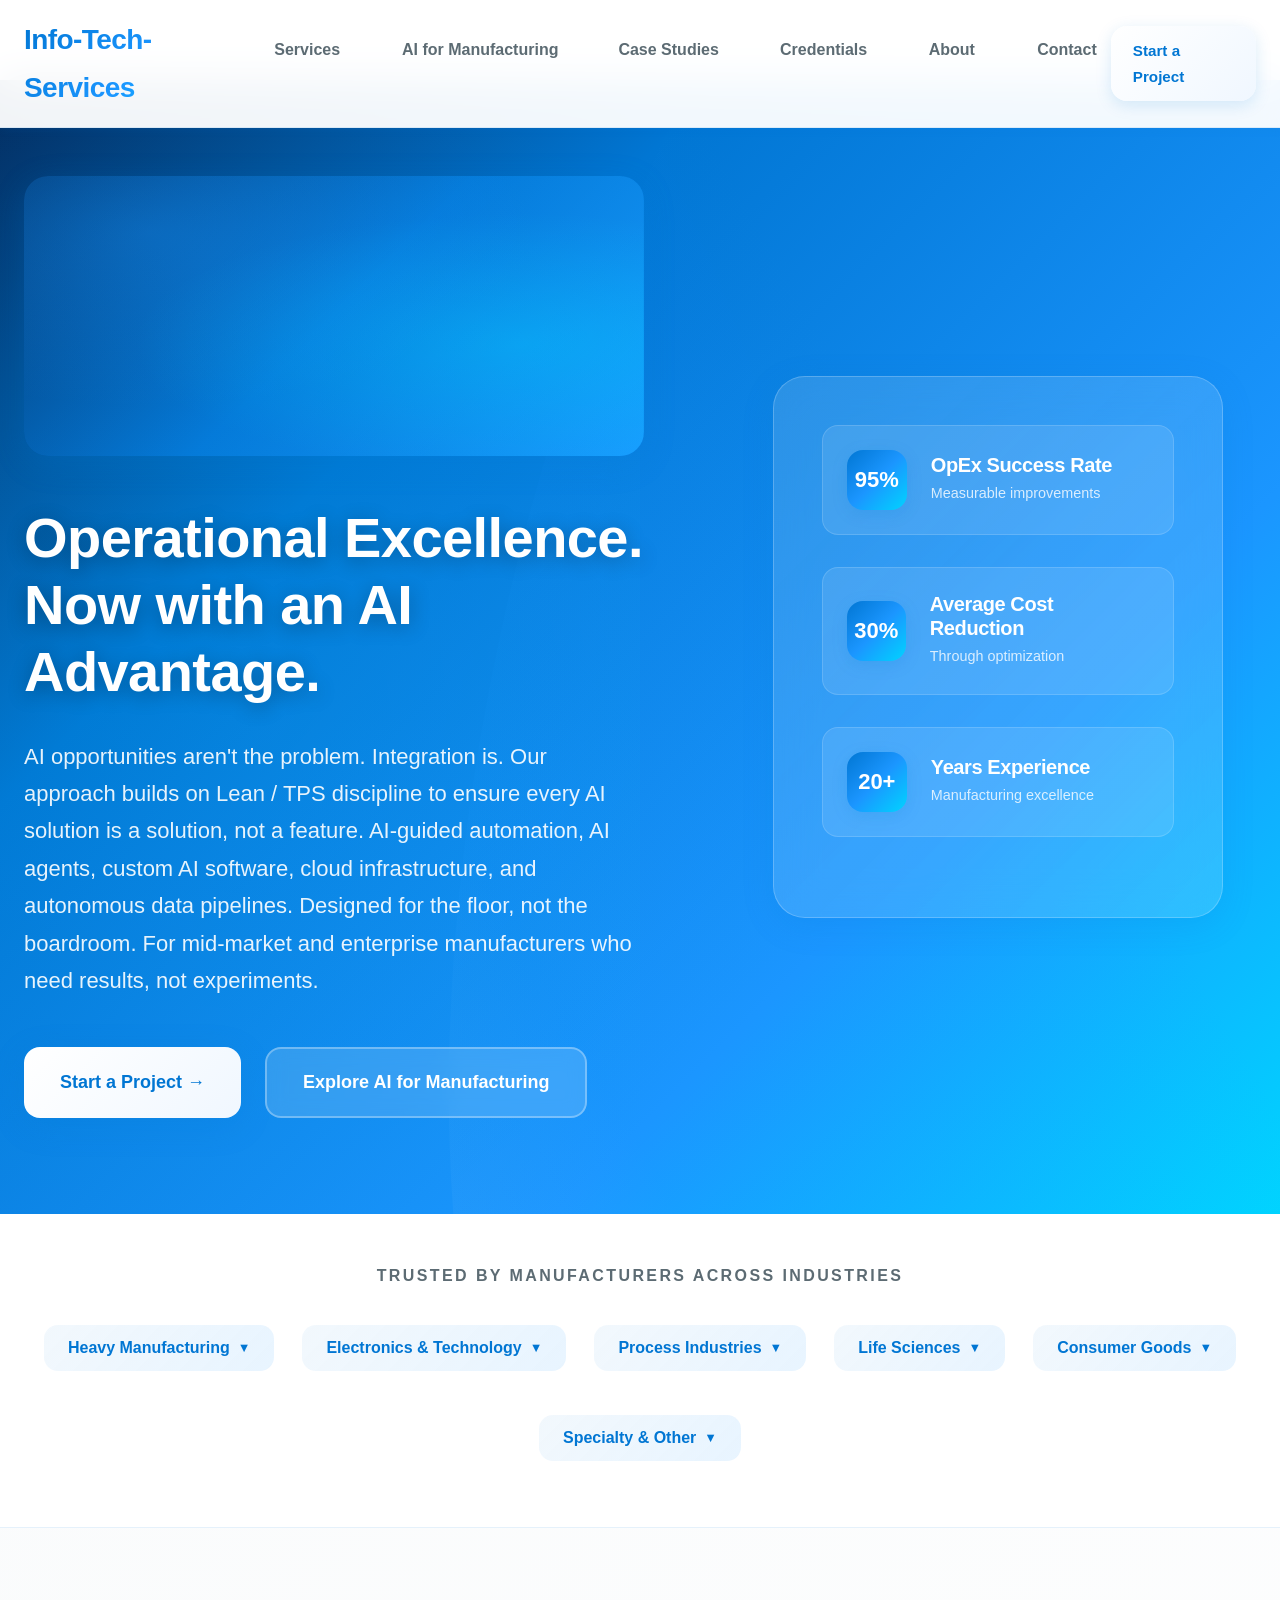
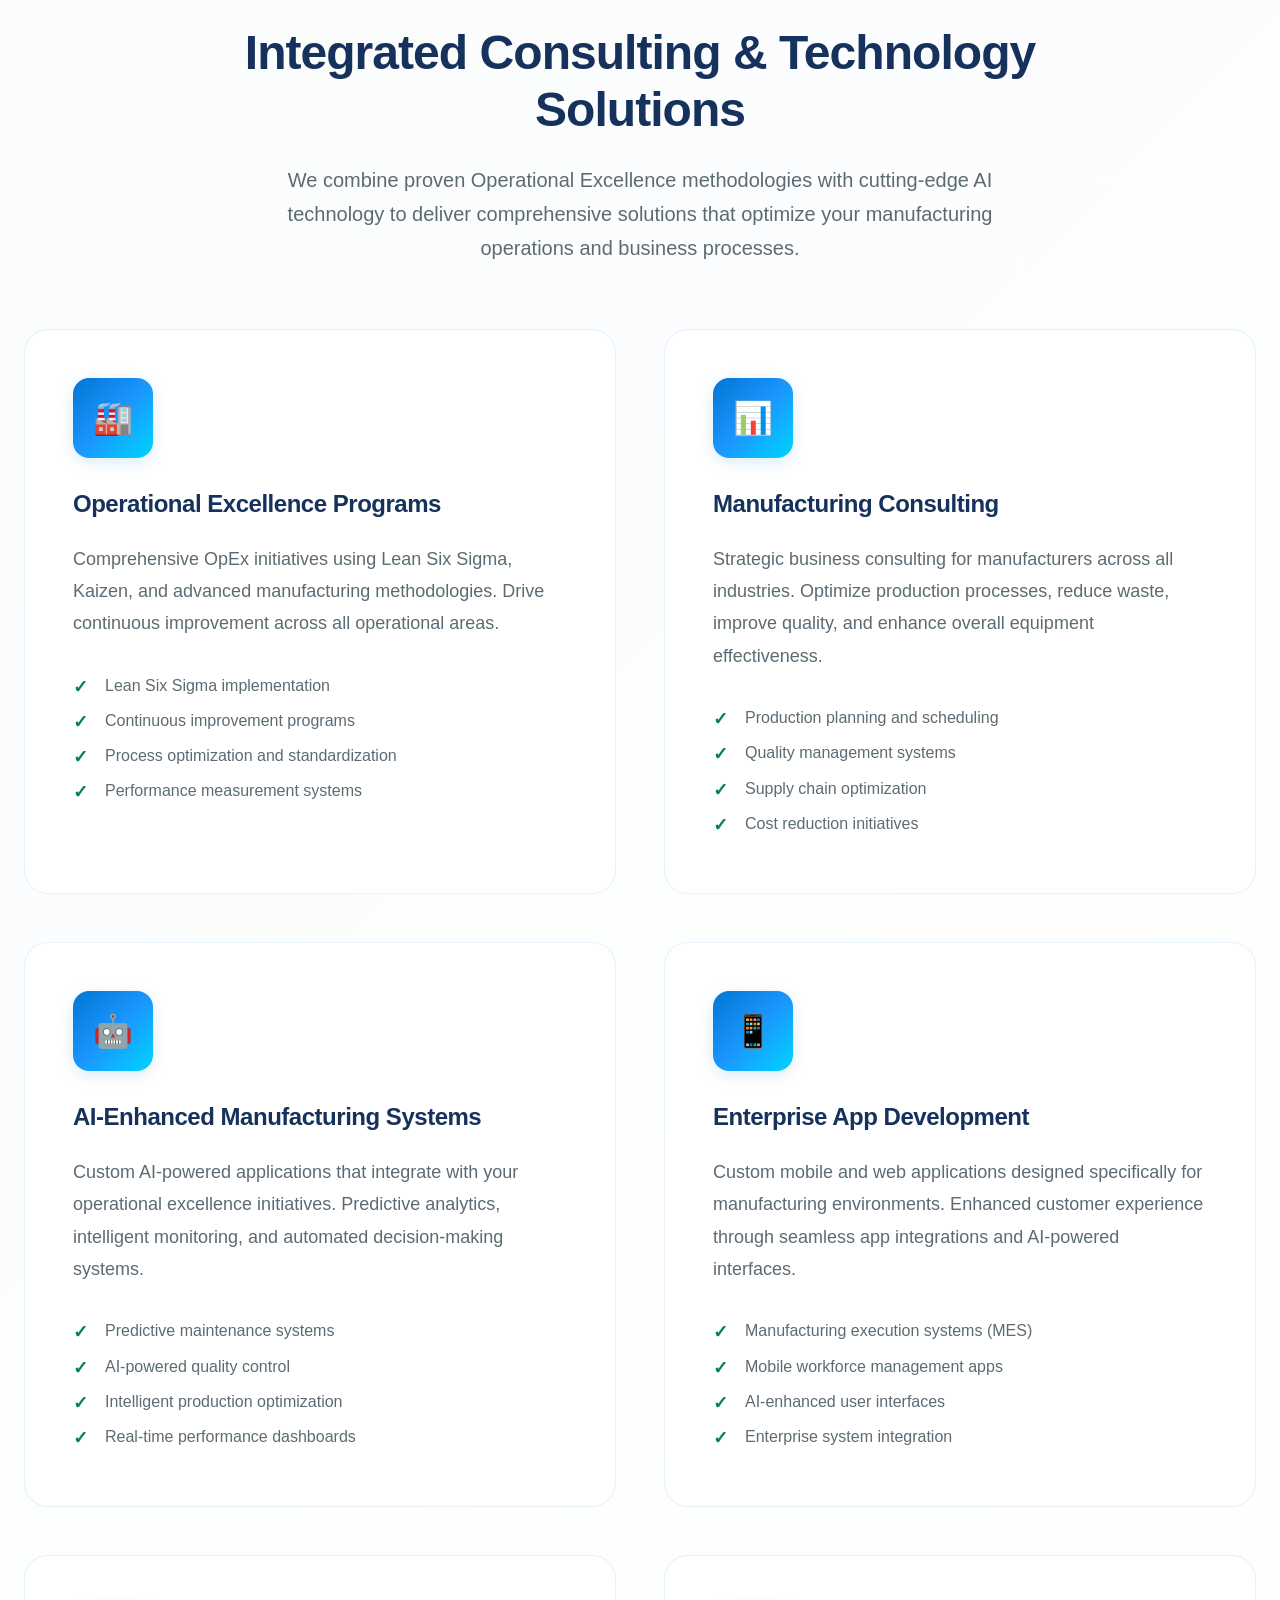
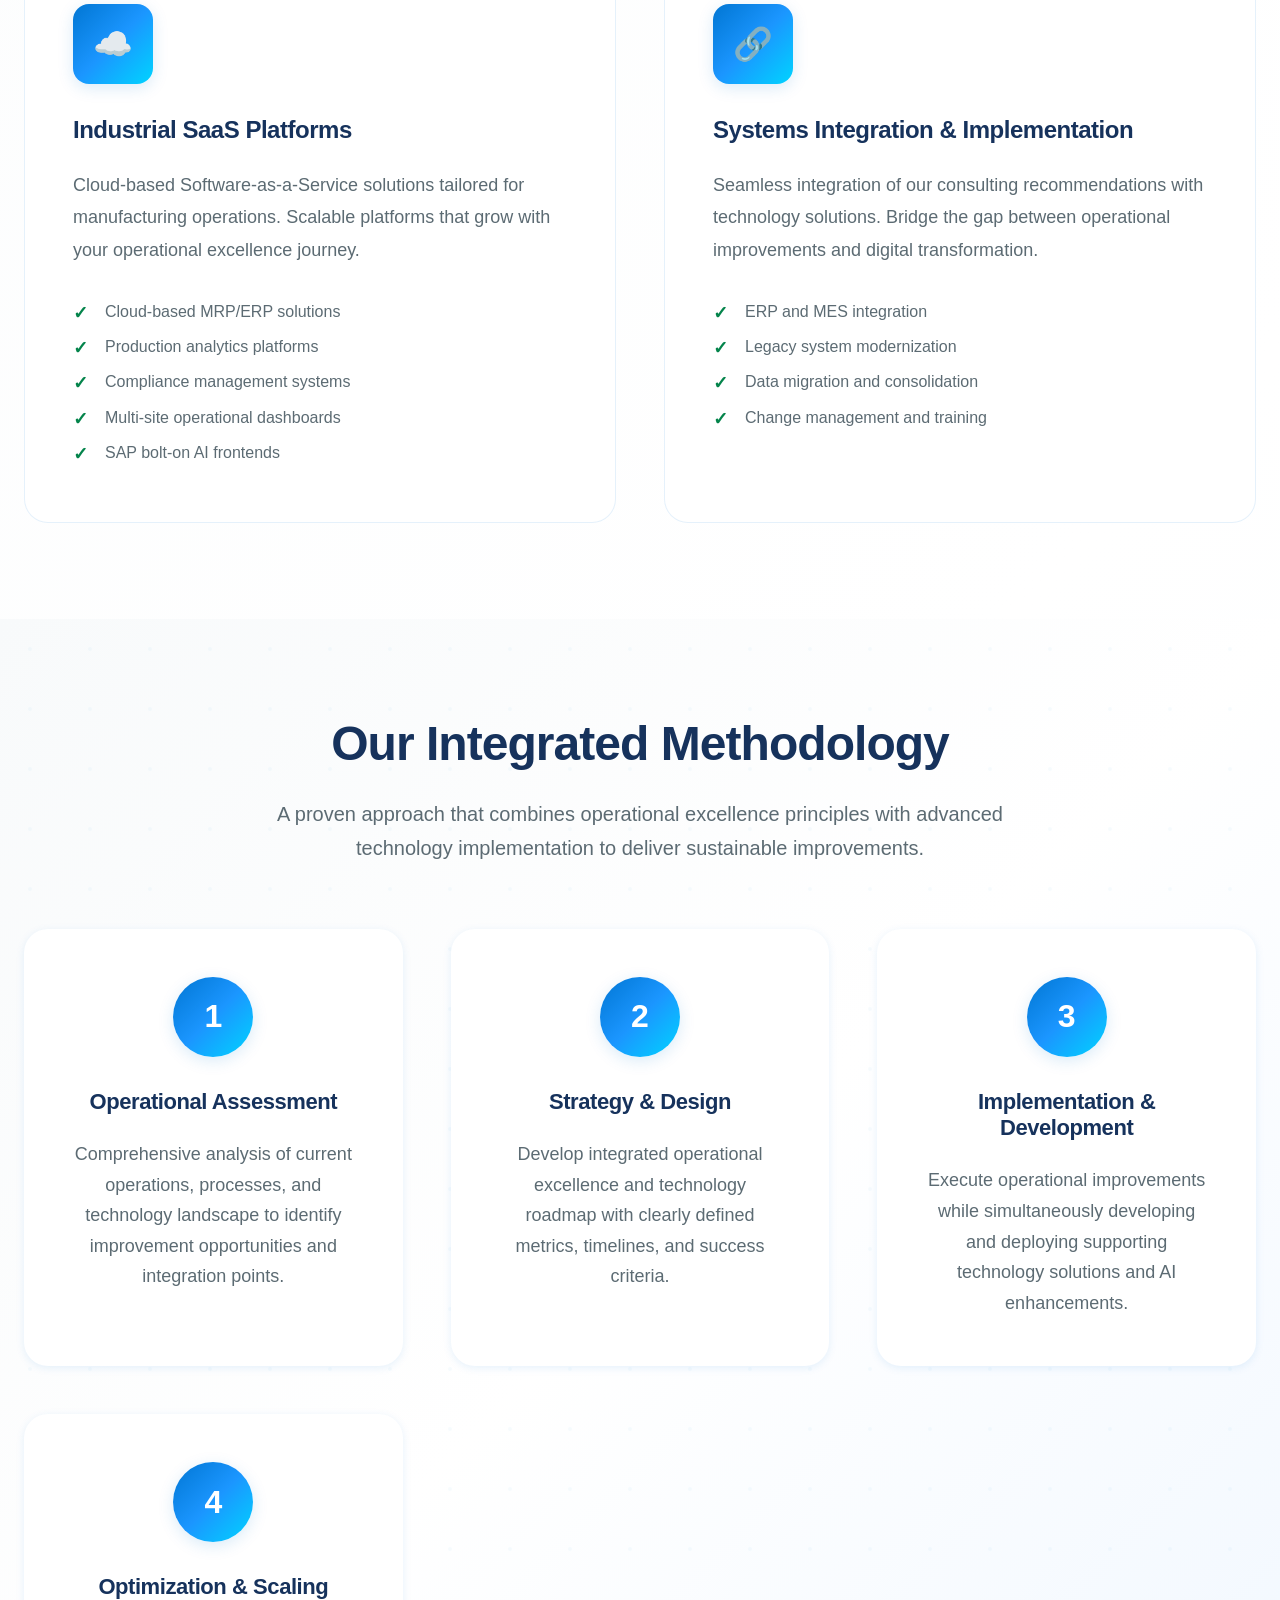
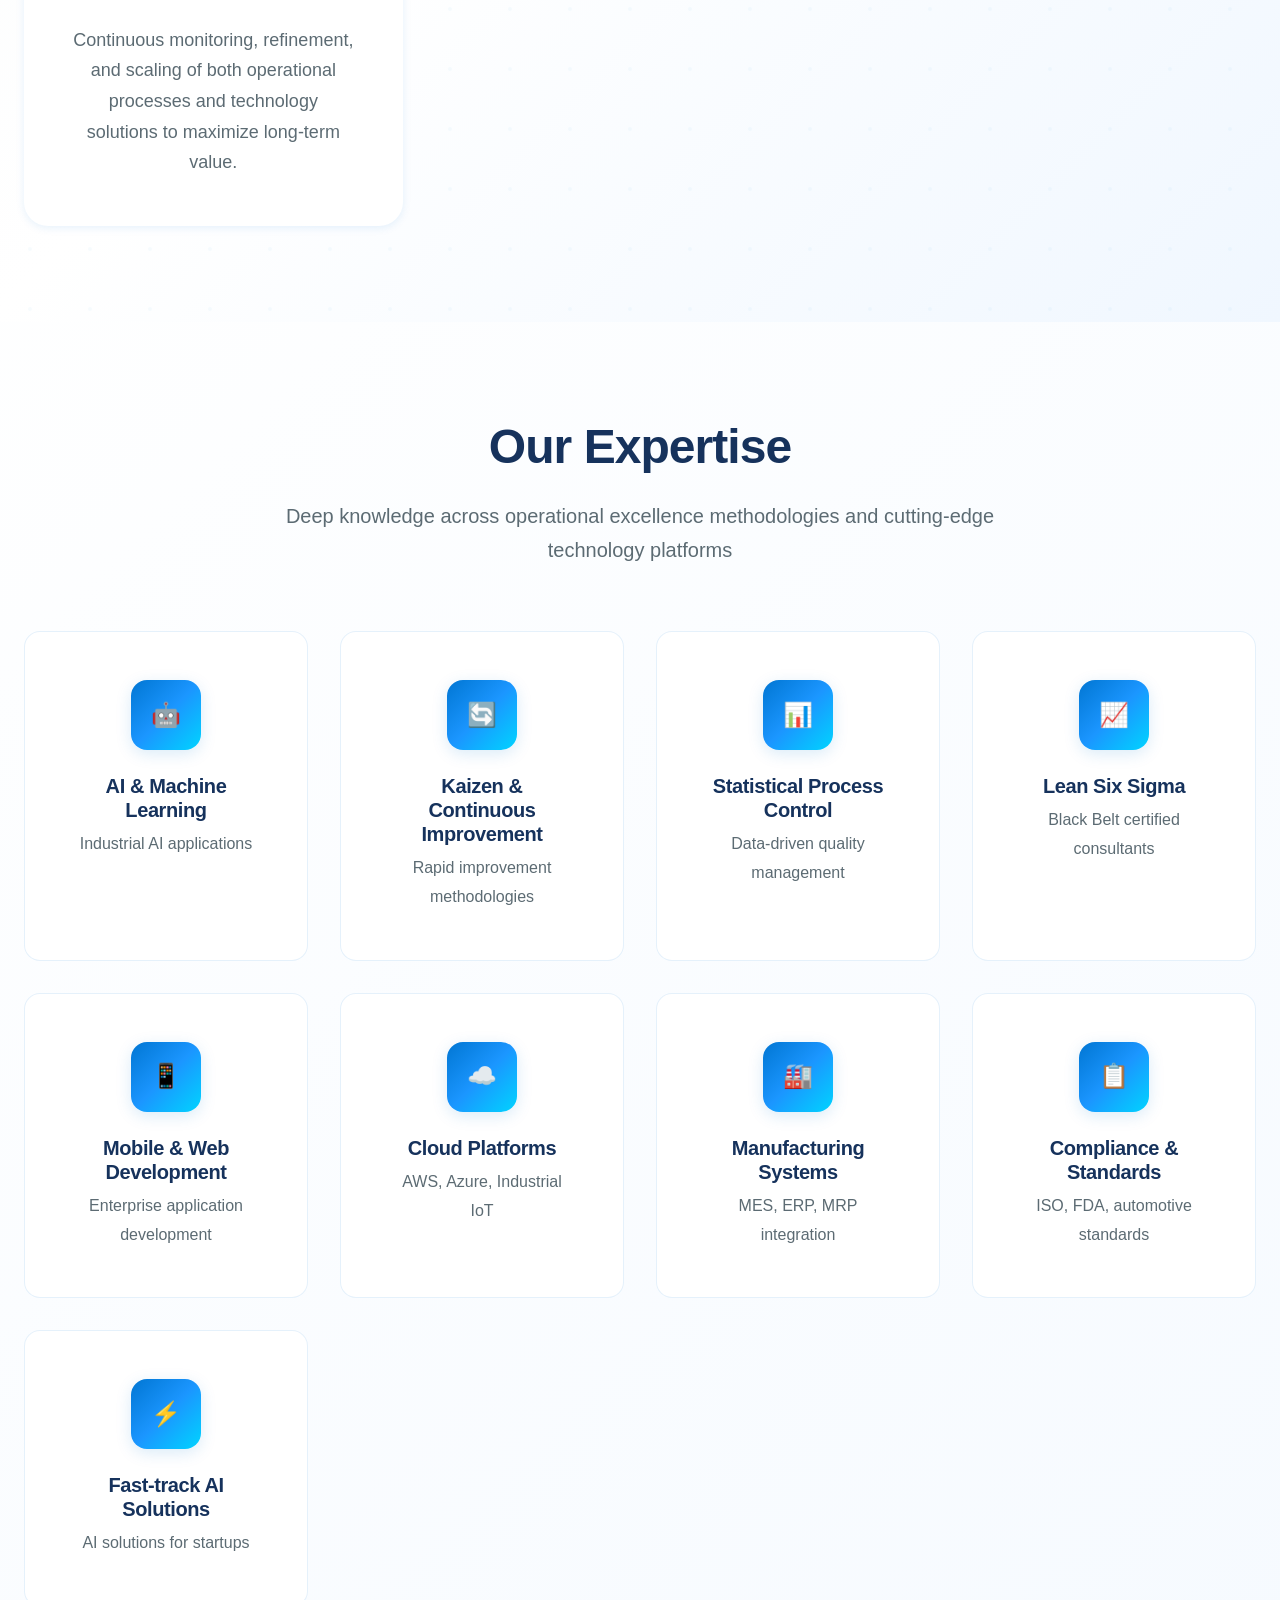
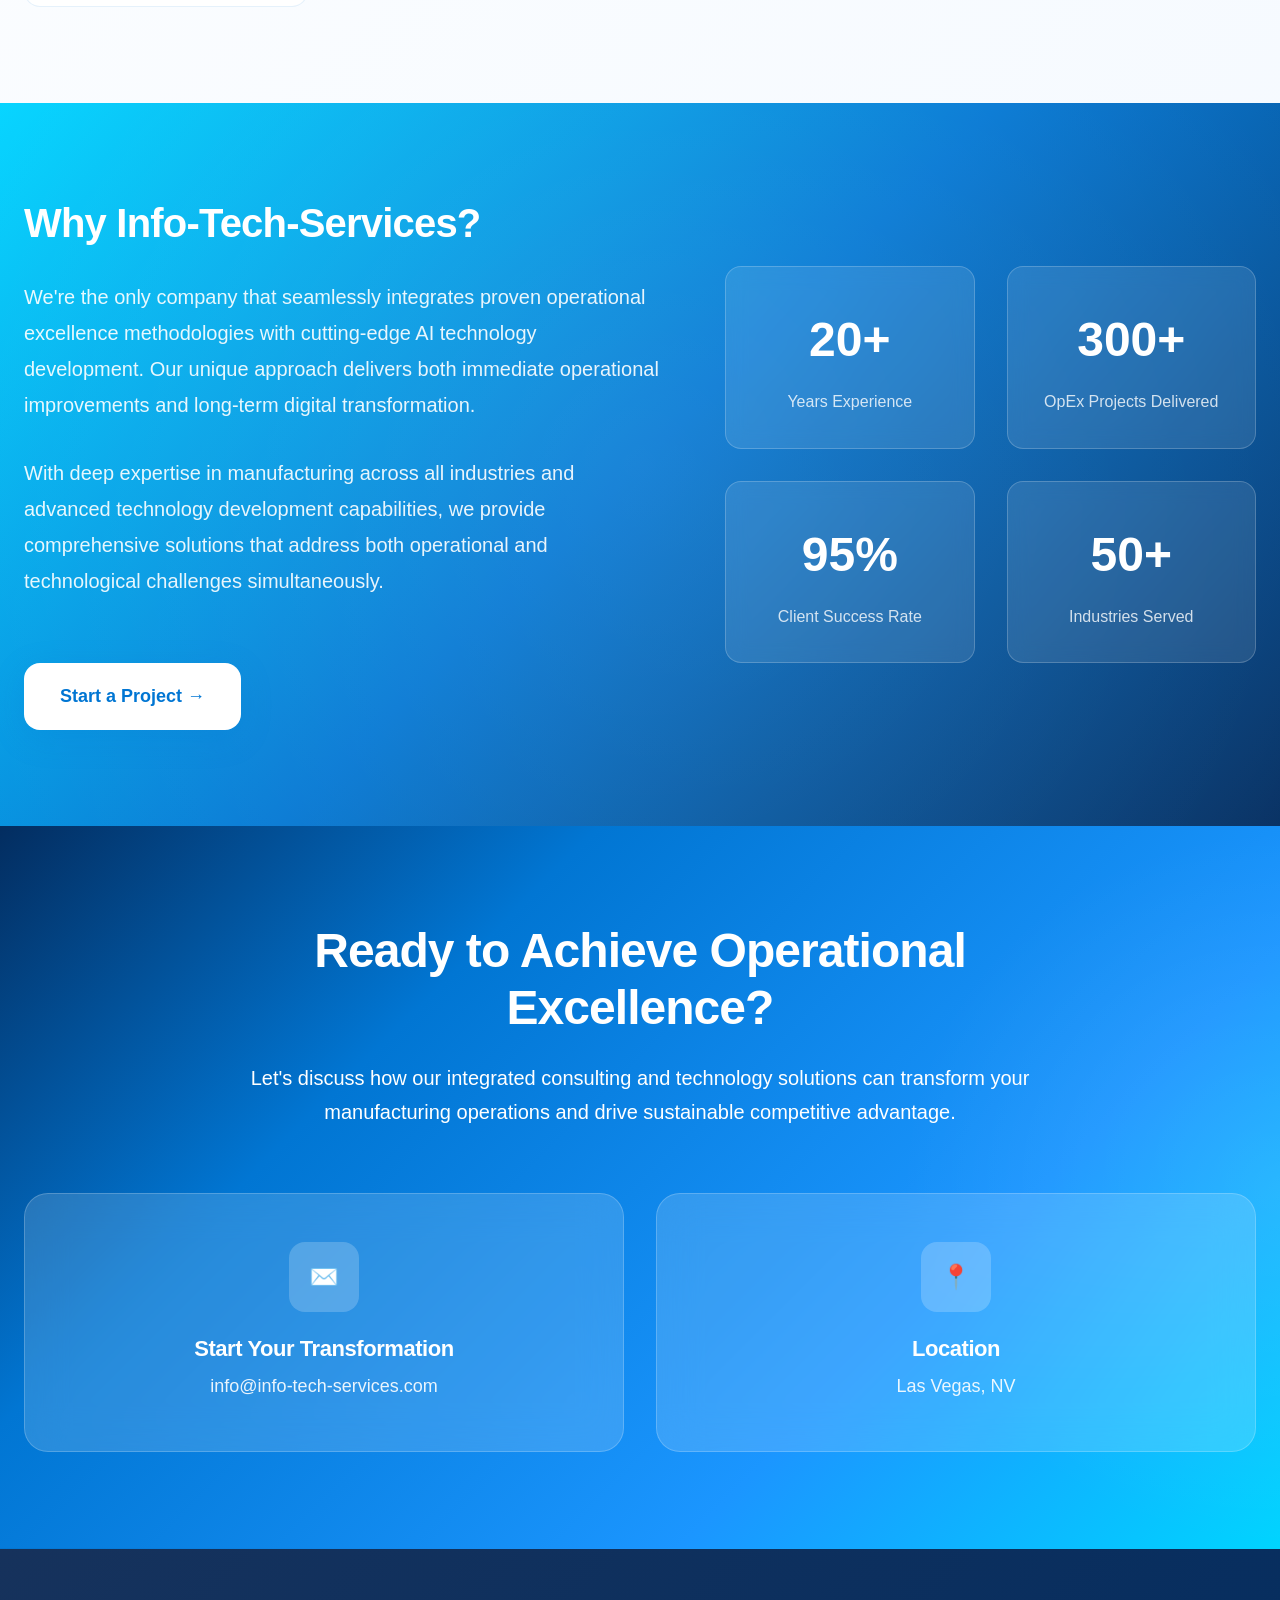
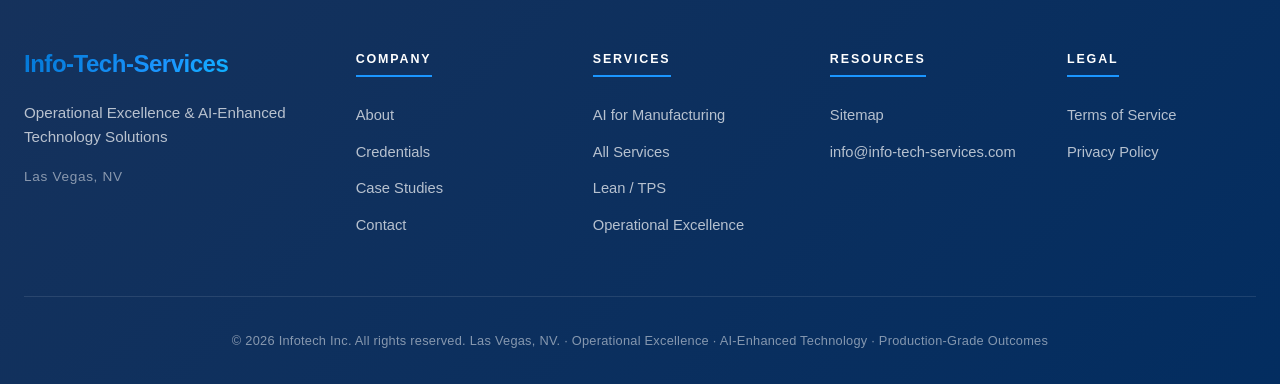
==== index.html @ 4befe9fc "Remove phone number site-wide: contact page, JSON-LD, llms.txt, index.html" ====
<!DOCTYPE html>
<html lang="en">
<head>
    <meta charset="UTF-8">
    <meta name="viewport" content="width=device-width, initial-scale=1.0">
    <title>AI for Manufacturing & OpEx Consulting | Info-Tech-Services</title>
    <meta name="description" content="AI for Manufacturing, Toyota Production System & operational excellence consulting. Production-grade outcomes for mid-market and enterprise manufacturers.">
    <meta name="keywords" content="AI for manufacturing consulting, operational excellence consulting, Lean Manufacturing consulting, Toyota Production System consultant, Lean Six Sigma consulting, TPM consulting, manufacturing consulting firm, management consulting, operations consulting, maintenance consulting, AI automation and agents for manufacturing, custom manufacturing software development, cloud architecture and migration, data engineering and analytics, business intelligence implementation, MRP ERP MES implementation, process automation consulting, managed IT services, digital transformation, enterprise technology solutions, cybersecurity services, AI-enhanced business technology, Info-Tech-Services AI for manufacturing consulting, Info-Tech-Services AI automation, Infotech Inc">
    <meta name="robots" content="index, follow, max-image-preview:large, max-snippet:-1, max-video-preview:-1">
    <meta name="author" content="Infotech Inc.">
    <link rel="canonical" href="https://info-tech-services.com/">
    <link rel="icon" type="image/svg+xml" href="/favicon.svg">
    <meta property="og:type" content="website">
    <meta property="og:url" content="https://info-tech-services.com/">
    <meta property="og:title" content="AI for Manufacturing & OpEx Consulting | Info-Tech-Services">
    <meta property="og:description" content="AI for Manufacturing, Toyota Production System & operational excellence consulting. Production-grade outcomes for mid-market and enterprise manufacturers.">
    <meta property="og:image" content="https://info-tech-services.com/favicon.svg">
    <meta property="og:site_name" content="Info-Tech-Services">
    <meta property="og:locale" content="en_US">
    <meta name="twitter:card" content="summary_large_image">
    <meta name="twitter:title" content="AI for Manufacturing & OpEx Consulting | Info-Tech-Services">
    <meta name="twitter:description" content="AI for Manufacturing, Toyota Production System & operational excellence consulting. Production-grade outcomes for mid-market and enterprise manufacturers.">
    <meta name="twitter:image" content="https://info-tech-services.com/favicon.svg">
    <script type="application/ld+json">{"@context":"https://schema.org","@type":"Organization","name":"Info-Tech-Services","legalName":"Infotech Inc.","url":"https://info-tech-services.com","logo":"https://info-tech-services.com/favicon.svg","email":"info@info-tech-services.com","address":{"@type":"PostalAddress","addressLocality":"Las Vegas","addressRegion":"NV","addressCountry":"US"},"description":"Operational excellence and AI-enhanced technology consulting for mid-market and enterprise manufacturers."}</script>
    <script type="application/ld+json">{"@context":"https://schema.org","@type":"WebSite","name":"Info-Tech-Services","url":"https://info-tech-services.com"}</script>
    <script type="application/ld+json">{"@context":"https://schema.org","@type":"LocalBusiness","name":"Info-Tech-Services","legalName":"Infotech Inc.","url":"https://info-tech-services.com","email":"info@info-tech-services.com","address":{"@type":"PostalAddress","addressLocality":"Las Vegas","addressRegion":"NV","addressCountry":"US"}}</script>
    <style>
        /* ========================================
           PROFESSIONAL MODERN CSS FOR INFO-TECH-SERVICES
           Salesforce-inspired vibrant design
           ======================================== */

        /* Reset and Base Styles */
        * {
            margin: 0;
            padding: 0;
            box-sizing: border-box;
        }

        :root {
            /* Salesforce-inspired Vibrant Color Palette */
            --primary-blue: #0176d3;
            --secondary-blue: #0052cc;
            --light-blue: #1b96ff;
            --accent-blue: #00d4ff;
            --electric-blue: #0099e0;
            --dark-blue: #032d60;
            --navy: #16325c;
            
            /* Vibrant Gradients */
            --gradient-primary: linear-gradient(135deg, #0176d3 0%, #1b96ff 50%, #00d4ff 100%);
            --gradient-secondary: linear-gradient(135deg, #00d4ff 0%, #0176d3 50%, #032d60 100%);
            --gradient-hero: linear-gradient(135deg, #032d60 0%, #0176d3 30%, #1b96ff 70%, #00d4ff 100%);
            --gradient-glass: linear-gradient(135deg, rgba(1, 118, 211, 0.1) 0%, rgba(27, 150, 255, 0.15) 50%, rgba(0, 212, 255, 0.1) 100%);
            --gradient-accent: linear-gradient(45deg, #ff6b6b, #4ecdc4, #45b7d1, #96ceb4, #feca57);
            
            /* Supporting Colors */
            --white: #ffffff;
            --light-gray: #f8fafb;
            --medium-gray: #e0e5ee;
            --text-gray: #5c6b73;
            --dark-gray: #253237;
            --success: #04844b;
            --warning: #ffb75d;
            --error: #ea001e;
            
            /* Glass Effects */
            --glass-bg: rgba(255, 255, 255, 0.15);
            --glass-border: rgba(255, 255, 255, 0.2);
            --glass-shadow: 0 8px 32px rgba(1, 118, 211, 0.15);
            
            /* Typography */
            --font-primary: 'Inter', -apple-system, BlinkMacSystemFont, 'Segoe UI', Roboto, Oxygen, Ubuntu, Cantarell, sans-serif;
            --font-display: 'Inter', -apple-system, BlinkMacSystemFont, 'Segoe UI', Roboto, sans-serif;
            
            /* Spacing System */
            --space-xs: 0.5rem;
            --space-sm: 1rem;
            --space-md: 1.5rem;
            --space-lg: 2rem;
            --space-xl: 3rem;
            --space-2xl: 4rem;
            --space-3xl: 6rem;
            
            /* Enhanced Shadows */
            --shadow-sm: 0 2px 8px rgba(1, 118, 211, 0.1);
            --shadow-md: 0 4px 16px rgba(1, 118, 211, 0.15);
            --shadow-lg: 0 8px 32px rgba(1, 118, 211, 0.2);
            --shadow-xl: 0 16px 64px rgba(1, 118, 211, 0.25);
            --shadow-glow: 0 0 40px rgba(27, 150, 255, 0.3);
            
            /* Border Radius */
            --radius-sm: 8px;
            --radius-md: 16px;
            --radius-lg: 24px;
            --radius-xl: 32px;
            --radius-2xl: 48px;
            
            /* Transitions */
            --transition-fast: 0.2s cubic-bezier(0.4, 0, 0.2, 1);
            --transition-medium: 0.3s cubic-bezier(0.4, 0, 0.2, 1);
            --transition-slow: 0.5s cubic-bezier(0.4, 0, 0.2, 1);
            --transition-bounce: 0.4s cubic-bezier(0.68, -0.55, 0.265, 1.55);
        }

        /* Import Google Fonts */
        @import url('https://fonts.googleapis.com/css2?family=Inter:wght@300;400;500;600;700;800;900&display=swap');

        html {
            scroll-behavior: smooth;
            font-size: 16px;
        }

        body {
            font-family: var(--font-primary);
            line-height: 1.7;
            color: var(--dark-gray);
            background: linear-gradient(135deg, #f8fafb 0%, #ffffff 50%, #f0f7ff 100%);
            overflow-x: hidden;
            font-weight: 400;
        }

        /* Enhanced Typography */
        h1, h2, h3, h4, h5, h6 {
            font-weight: 700;
            letter-spacing: -0.02em;
            line-height: 1.2;
            color: var(--navy);
        }

        h1 {
            font-size: clamp(2rem, 5vw, 3.5rem);
            font-weight: 700;
            background: var(--gradient-primary);
            -webkit-background-clip: text;
            -webkit-text-fill-color: transparent;
            background-clip: text;
            line-height: 1.2;
            letter-spacing: -0.01em;
        }

        h2 {
            font-size: clamp(2rem, 4vw, 3rem);
            font-weight: 700;
        }

        h3 {
            font-size: clamp(1.25rem, 3vw, 1.75rem);
            font-weight: 600;
        }

        p {
            font-size: 1.125rem;
            line-height: 1.8;
            color: var(--text-gray);
        }

        /* Container System */
        .container {
            max-width: 1400px;
            margin: 0 auto;
            padding: 0 var(--space-md);
        }

        /* Enhanced Navigation */
        nav {
            position: fixed;
            top: 0;
            width: 100%;
            background: rgba(255, 255, 255, 0.95);
            backdrop-filter: blur(20px);
            border-bottom: 1px solid rgba(1, 118, 211, 0.1);
            z-index: 1000;
            transition: all var(--transition-medium);
            box-shadow: var(--shadow-sm);
        }

        .nav-container {
            display: flex;
            justify-content: space-between;
            align-items: center;
            padding: var(--space-sm) var(--space-md);
            max-width: 1400px;
            margin: 0 auto;
        }

        .logo {
            display: flex;
            align-items: center;
            text-decoration: none;
            color: var(--navy);
            transition: all var(--transition-medium);
        }

        .logo:hover {
            transform: scale(1.05);
        }

        .logo-text {
            font-size: 1.75rem;
            font-weight: 800;
            letter-spacing: -0.02em;
            background: var(--gradient-primary);
            -webkit-background-clip: text;
            -webkit-text-fill-color: transparent;
            background-clip: text;
        }

        .nav-links {
            display: flex;
            list-style: none;
            gap: var(--space-lg);
            margin: 0;
        }

        .nav-links a {
            color: var(--text-gray);
            text-decoration: none;
            font-weight: 600;
            font-size: 1rem;
            transition: all var(--transition-medium);
            position: relative;
            padding: var(--space-xs) var(--space-sm);
            border-radius: var(--radius-sm);
        }

        .nav-links a:hover {
            color: var(--primary-blue);
            background: rgba(1, 118, 211, 0.05);
            transform: translateY(-2px);
        }

        .nav-links a::after {
            content: '';
            position: absolute;
            bottom: -2px;
            left: 50%;
            width: 0;
            height: 3px;
            background: var(--gradient-primary);
            transition: all var(--transition-medium);
            transform: translateX(-50%);
            border-radius: 2px;
        }

        .nav-links a:hover::after {
            width: 80%;
        }

        /* Spectacular Hero Section */
        .hero {
            margin-top: 80px;
            min-height: 100vh;
            display: flex;
            align-items: center;
            background: var(--gradient-hero);
            position: relative;
            overflow: hidden;
        }

        .hero::before {
            content: '';
            position: absolute;
            top: -50%;
            right: -20%;
            width: 80%;
            height: 200%;
            background: linear-gradient(45deg, 
                rgba(255, 255, 255, 0.1) 0%, 
                rgba(27, 150, 255, 0.1) 25%, 
                transparent 50%);
            border-radius: 50%;
            animation: heroFloat 20s ease-in-out infinite;
            transform: rotate(15deg);
        }

        .hero::after {
            content: '';
            position: absolute;
            bottom: -30%;
            left: -10%;
            width: 60%;
            height: 150%;
            background: radial-gradient(circle, 
                rgba(0, 212, 255, 0.08) 0%, 
                transparent 70%);
            animation: heroFloat 25s ease-in-out infinite reverse;
        }

        @keyframes heroFloat {
            0%, 100% { transform: translateY(0px) rotate(15deg); }
            50% { transform: translateY(-30px) rotate(25deg); }
        }

        .hero-content {
            display: grid;
            grid-template-columns: 1.2fr 1fr;
            gap: var(--space-3xl);
            align-items: center;
            padding: var(--space-3xl) 0;
            position: relative;
            z-index: 2;
        }

        /* Hero Image Integration */
        .hero-image {
            width: 100%;
            height: 280px;
            background:
                radial-gradient(ellipse at 20% 20%, rgba(27,150,255,0.35) 0%, transparent 55%),
                radial-gradient(ellipse at 80% 60%, rgba(0,212,255,0.35) 0%, transparent 55%),
                linear-gradient(135deg, #032d60 0%, #0176d3 50%, #1b96ff 100%);
            background-size: cover;
            background-position: center;
            background-repeat: no-repeat;
            border-radius: var(--radius-lg);
            margin-bottom: var(--space-xl);
            position: relative;
            overflow: hidden;
            box-shadow: var(--shadow-lg);
            transition: all var(--transition-medium);
        }

        .hero-image::before {
            content: '';
            position: absolute;
            top: 0;
            left: 0;
            right: 0;
            bottom: 0;
            background: linear-gradient(135deg, 
                rgba(1, 118, 211, 0.2) 0%, 
                rgba(27, 150, 255, 0.15) 50%, 
                rgba(0, 212, 255, 0.1) 100%);
            border-radius: var(--radius-lg);
        }

        .hero-image:hover {
            transform: scale(1.02);
            box-shadow: var(--shadow-xl);
        }

        .hero-text {
            animation: slideInLeft 1s ease-out;
        }

        .hero-text h1 {
            margin-bottom: var(--space-lg);
            color: white !important;
            background: none !important;
            -webkit-background-clip: unset !important;
            -webkit-text-fill-color: unset !important;
            background-clip: unset !important;
            text-shadow: 0 4px 20px rgba(0, 0, 0, 0.3);
        }

        .hero-description {
            font-size: 1.375rem;
            color: rgba(255, 255, 255, 0.9);
            margin-bottom: var(--space-xl);
            line-height: 1.7;
            font-weight: 400;
        }

        .cta-group {
            display: flex;
            gap: var(--space-md);
            flex-wrap: wrap;
            margin-top: var(--space-xl);
        }

        /* Enhanced Buttons */
        .btn-primary {
            background: linear-gradient(135deg, #ffffff 0%, #f0f7ff 100%);
            color: var(--primary-blue);
            padding: 18px 36px;
            border: none;
            border-radius: var(--radius-md);
            font-size: 1.125rem;
            font-weight: 700;
            text-decoration: none;
            display: inline-flex;
            align-items: center;
            gap: var(--space-xs);
            transition: all var(--transition-medium);
            box-shadow: var(--shadow-lg);
            position: relative;
            overflow: hidden;
        }

        .btn-primary::before {
            content: '';
            position: absolute;
            top: 0;
            left: -100%;
            width: 100%;
            height: 100%;
            background: linear-gradient(90deg, transparent, rgba(1, 118, 211, 0.2), transparent);
            transition: left var(--transition-slow);
        }

        .btn-primary:hover::before {
            left: 100%;
        }

        .btn-primary:hover {
            transform: translateY(-4px) scale(1.05);
            box-shadow: var(--shadow-xl);
            color: var(--navy);
        }

        .btn-secondary {
            background: rgba(255, 255, 255, 0.15);
            color: white;
            padding: 18px 36px;
            border: 2px solid rgba(255, 255, 255, 0.3);
            border-radius: var(--radius-md);
            font-size: 1.125rem;
            font-weight: 600;
            text-decoration: none;
            transition: all var(--transition-medium);
            backdrop-filter: blur(10px);
        }

        .btn-secondary:hover {
            background: rgba(255, 255, 255, 0.25);
            border-color: rgba(255, 255, 255, 0.5);
            transform: translateY(-2px);
            box-shadow: var(--shadow-md);
        }

        /* Floating Card with Glassmorphism */
        .hero-visual {
            display: flex;
            justify-content: center;
            align-items: center;
            animation: slideInRight 1s ease-out;
        }

        .floating-card {
            background: var(--glass-bg);
            backdrop-filter: blur(20px);
            padding: var(--space-xl);
            border-radius: var(--radius-xl);
            border: 1px solid var(--glass-border);
            box-shadow: var(--glass-shadow);
            max-width: 450px;
            position: relative;
            animation: cardFloat 6s ease-in-out infinite;
        }

        .floating-card::before {
            content: '';
            position: absolute;
            top: 0;
            left: 0;
            right: 0;
            bottom: 0;
            background: var(--gradient-glass);
            border-radius: var(--radius-xl);
            z-index: -1;
        }

        @keyframes cardFloat {
            0%, 100% { transform: translateY(0px) rotate(0deg); }
            33% { transform: translateY(-15px) rotate(1deg); }
            66% { transform: translateY(-5px) rotate(-1deg); }
        }

        .card-metric {
            display: flex;
            align-items: center;
            gap: var(--space-md);
            margin-bottom: var(--space-lg);
            padding: var(--space-md);
            background: rgba(255, 255, 255, 0.1);
            border-radius: var(--radius-md);
            border: 1px solid rgba(255, 255, 255, 0.15);
            transition: all var(--transition-medium);
        }

        .card-metric:hover {
            transform: translateX(10px);
            background: rgba(255, 255, 255, 0.2);
        }

        .metric-icon {
            width: 60px;
            height: 60px;
            background: var(--gradient-primary);
            border-radius: var(--radius-md);
            display: flex;
            align-items: center;
            justify-content: center;
            color: white;
            font-weight: 800;
            font-size: 1.375rem;
            box-shadow: var(--shadow-md);
        }

        .metric-text h3 {
            color: white;
            margin-bottom: 0.25rem;
            font-size: 1.25rem;
        }

        .metric-text p {
            color: rgba(255, 255, 255, 0.8);
            font-size: 0.9rem;
        }

        /* Enhanced Trust Bar */
        .trust-bar {
            background: rgba(255, 255, 255, 0.95);
            padding: var(--space-xl) 0;
            border-bottom: 1px solid rgba(1, 118, 211, 0.1);
            backdrop-filter: blur(10px);
            position: relative;
            z-index: 10;
        }

        .trust-content {
            text-align: center;
        }

        .trust-content p {
            color: var(--text-gray);
            margin-bottom: var(--space-lg);
            font-size: 1rem;
            text-transform: uppercase;
            letter-spacing: 0.15em;
            font-weight: 600;
        }

        .trust-categories {
            display: flex;
            justify-content: center;
            align-items: center;
            gap: var(--space-md);
            flex-wrap: wrap;
            position: relative; /* Added to establish containing block for dropdowns */
        }

        .category-dropdown {
            position: relative;
            display: inline-block;
            z-index: 1002;
            margin-bottom: var(--space-sm); /* Added to create space for dropdowns */
        }

        .category-dropdown.active {
            z-index: 4000; /* Added to elevate active dropdown above others */
        }

        .category-button {
            background: linear-gradient(135deg, rgba(1, 118, 211, 0.05) 0%, rgba(27, 150, 255, 0.1) 100%);
            border: 2px solid transparent;
            background-clip: padding-box;
            color: var(--primary-blue);
            padding: 14px 24px;
            border-radius: var(--radius-md);
            font-weight: 600;
            font-size: 1rem;
            cursor: pointer;
            transition: all var(--transition-medium);
            display: flex;
            align-items: center;
            gap: var(--space-xs);
            position: relative;
            overflow: hidden;
        }

        .category-button::before {
            content: '';
            position: absolute;
            top: 0;
            left: 0;
            right: 0;
            bottom: 0;
            background: var(--gradient-primary);
            opacity: 0;
            transition: opacity var(--transition-medium);
            z-index: -1;
        }

        .category-button:hover {
            color: white;
            transform: translateY(-2px);
            box-shadow: var(--shadow-md);
        }

        .category-button:hover::before {
            opacity: 1;
        }

        .category-button::after {
            content: '▼';
            font-size: 0.8rem;
            transition: transform var(--transition-medium);
        }

        .category-button.active::after {
            transform: rotate(180deg);
        }

        .dropdown-content {
            display: none;
            position: absolute;
            top: 100%;
            left: 0;
            background: rgba(255, 255, 255, 0.95);
            backdrop-filter: blur(20px);
            min-width: 300px;
            box-shadow: var(--shadow-xl);
            border-radius: var(--radius-md);
            z-index: 3000;
            padding: var(--space-md);
            margin-top: var(--space-xs);
            border: 1px solid rgba(1, 118, 211, 0.1);
        }

        .dropdown-content.show {
            display: block !important;
            animation: dropdownSlide 0.3s cubic-bezier(0.4, 0, 0.2, 1);
        }

        @keyframes dropdownSlide {
            from {
                opacity: 0;
                transform: translateY(-20px) scale(0.9);
            }
            to {
                opacity: 1;
                transform: translateY(0) scale(1);
            }
        }

        .dropdown-items {
            display: grid;
            grid-template-columns: 1fr;
            gap: var(--space-xs);
        }

        .dropdown-item {
            color: var(--text-gray);
            font-size: 0.95rem;
            padding: 12px 16px;
            border-radius: var(--radius-sm);
            transition: all var(--transition-fast);
            cursor: pointer;
        }

        .dropdown-item:hover {
            background: linear-gradient(135deg, rgba(1, 118, 211, 0.08) 0%, rgba(27, 150, 255, 0.12) 100%);
            color: var(--primary-blue);
            transform: translateX(8px);
        }

        /* Section Enhancements */
        .section {
            padding: var(--space-3xl) 0;
            position: relative;
        }

        .section-header {
            text-align: center;
            max-width: 800px;
            margin: 0 auto var(--space-2xl);
        }

        .section-header h2 {
            margin-bottom: var(--space-md);
            color: var(--navy);
        }

        .section-header p {
            font-size: 1.25rem;
            color: var(--text-gray);
            line-height: 1.7;
        }

        /* Enhanced Services Grid */
        .services-grid {
            display: grid;
            grid-template-columns: repeat(auto-fit, minmax(380px, 1fr));
            gap: var(--space-xl);
        }

        .service-card {
            background: white;
            padding: var(--space-xl);
            border-radius: var(--radius-lg);
            border: 1px solid rgba(1, 118, 211, 0.1);
            transition: all var(--transition-medium);
            position: relative;
            overflow: hidden;
        }

        .service-card::before {
            content: '';
            position: absolute;
            top: 0;
            left: 0;
            width: 100%;
            height: 6px;
            background: var(--gradient-primary);
            transform: scaleX(0);
            transition: transform var(--transition-medium);
        }

        .service-card::after {
            content: '';
            position: absolute;
            top: 0;
            right: 0;
            bottom: 0;
            left: 0;
            background: var(--gradient-glass);
            opacity: 0;
            transition: opacity var(--transition-medium);
            z-index: -1;
        }

        .service-card:hover::before {
            transform: scaleX(1);
        }

        .service-card:hover::after {
            opacity: 1;
        }

        .service-card:hover {
            transform: translateY(-12px) scale(1.02);
            box-shadow: var(--shadow-xl);
        }

        .service-icon {
            width: 80px;
            height: 80px;
            background: var(--gradient-primary);
            border-radius: var(--radius-md);
            display: flex;
            align-items: center;
            justify-content: center;
            margin-bottom: var(--space-lg);
            color: white;
            font-size: 2rem;
            box-shadow: var(--shadow-md);
            transition: all var(--transition-medium);
        }

        .service-card:hover .service-icon {
            transform: scale(1.1) rotate(5deg);
            box-shadow: var(--shadow-glow);
        }

        .service-card h3 {
            color: var(--navy);
            margin-bottom: var(--space-md);
            font-size: 1.5rem;
        }

        .service-card p {
            color: var(--text-gray);
            line-height: 1.8;
            margin-bottom: var(--space-lg);
            font-size: 1.125rem;
        }

        .service-features {
            list-style: none;
            margin: 0;
            padding: 0;
        }

        .service-features li {
            color: var(--text-gray);
            margin-bottom: var(--space-xs);
            position: relative;
            padding-left: var(--space-lg);
            font-size: 1rem;
            transition: all var(--transition-fast);
        }

        .service-features li::before {
            content: '✓';
            position: absolute;
            left: 0;
            color: var(--success);
            font-weight: bold;
            font-size: 1.125rem;
        }

        .service-card:hover .service-features li {
            transform: translateX(8px);
        }

        /* Process Section with Enhanced Design */
        .process {
            background: linear-gradient(135deg, #f8fafb 0%, #ffffff 50%, #f0f7ff 100%);
            position: relative;
        }

        .process::before {
            content: '';
            position: absolute;
            top: 0;
            left: 0;
            right: 0;
            bottom: 0;
            background: url("data:image/svg+xml,%3Csvg width='60' height='60' viewBox='0 0 60 60' xmlns='http://www.w3.org/2000/svg'%3E%3Cg fill='none' fill-rule='evenodd'%3E%3Cg fill='%230176d3' fill-opacity='0.03'%3E%3Ccircle cx='30' cy='30' r='2'/%3E%3C/g%3E%3C/g%3E%3C/svg%3E");
        }

        .process-steps {
            display: grid;
            grid-template-columns: repeat(auto-fit, minmax(300px, 1fr));
            gap: var(--space-xl);
            margin-top: var(--space-xl);
            position: relative;
        }

        .process-step {
            text-align: center;
            position: relative;
            padding: var(--space-xl);
            background: white;
            border-radius: var(--radius-lg);
            box-shadow: var(--shadow-sm);
            transition: all var(--transition-medium);
        }

        .process-step:hover {
            transform: translateY(-8px);
            box-shadow: var(--shadow-lg);
        }

        .step-number {
            width: 80px;
            height: 80px;
            background: var(--gradient-primary);
            border-radius: 50%;
            display: flex;
            align-items: center;
            justify-content: center;
            color: white;
            font-weight: 800;
            font-size: 2rem;
            margin: 0 auto var(--space-lg);
            box-shadow: var(--shadow-md);
            transition: all var(--transition-medium);
        }

        .process-step:hover .step-number {
            transform: scale(1.15);
            box-shadow: var(--shadow-glow);
        }

        .process-step h3 {
            margin-bottom: var(--space-md);
            color: var(--navy);
            font-size: 1.375rem;
        }

        .process-step p {
            color: var(--text-gray);
            line-height: 1.7;
            font-size: 1.125rem;
        }

        /* Enhanced Expertise Grid */
        .expertise-grid {
            display: grid;
            grid-template-columns: repeat(auto-fit, minmax(280px, 1fr));
            gap: var(--space-lg);
        }

        .expertise-item {
            background: white;
            padding: var(--space-xl);
            border-radius: var(--radius-md);
            border: 1px solid rgba(1, 118, 211, 0.1);
            text-align: center;
            transition: all var(--transition-medium);
            position: relative;
            overflow: hidden;
        }

        .expertise-item::before {
            content: '';
            position: absolute;
            top: 0;
            left: -100%;
            width: 100%;
            height: 100%;
            background: var(--gradient-glass);
            transition: left var(--transition-slow);
        }

        .expertise-item:hover::before {
            left: 0;
        }

        .expertise-item:hover {
            transform: translateY(-6px) scale(1.03);
            box-shadow: var(--shadow-lg);
        }

        .expertise-icon {
            width: 70px;
            height: 70px;
            background: var(--gradient-primary);
            border-radius: var(--radius-md);
            display: flex;
            align-items: center;
            justify-content: center;
            margin: 0 auto var(--space-md);
            color: white;
            font-size: 1.5rem;
            box-shadow: var(--shadow-md);
            transition: all var(--transition-medium);
            position: relative;
            z-index: 1;
        }

        .expertise-item:hover .expertise-icon {
            transform: scale(1.1) rotate(10deg);
            box-shadow: var(--shadow-glow);
        }

        .expertise-item h3 {
            color: var(--navy);
            margin-bottom: var(--space-xs);
            font-size: 1.25rem;
            position: relative;
            z-index: 1;
        }

        .expertise-item p {
            color: var(--text-gray);
            font-size: 1rem;
            position: relative;
            z-index: 1;
        }

        /* About Section Enhancement */
        .about {
            background: var(--gradient-secondary);
            color: white;
            position: relative;
            overflow: hidden;
        }

        .about::before {
            content: '';
            position: absolute;
            top: -50%;
            left: -50%;
            width: 200%;
            height: 200%;
            background: radial-gradient(circle, rgba(255, 255, 255, 0.1) 0%, transparent 70%);
            animation: rotateGlow 30s linear infinite;
        }

        @keyframes rotateGlow {
            0% { transform: rotate(0deg); }
            100% { transform: rotate(360deg); }
        }

        .about-content {
            display: grid;
            grid-template-columns: 1.2fr 1fr;
            gap: var(--space-2xl);
            align-items: center;
            position: relative;
            z-index: 1;
        }

        .about-text {
            max-width: none;
        }

        .about-text h2 {
            text-align: left;
            margin-bottom: var(--space-lg);
            color: white;
            font-size: 2.5rem;
        }

        .about-text p {
            font-size: 1.25rem;
            color: rgba(255, 255, 255, 0.9);
            line-height: 1.8;
            margin-bottom: var(--space-lg);
        }

        .about-text .btn-primary {
            background: white;
            color: var(--primary-blue);
            margin-top: var(--space-lg);
        }

        .stats-grid {
            display: grid;
            grid-template-columns: repeat(2, 1fr);
            gap: var(--space-lg);
        }

        .stat-item {
            text-align: center;
            padding: var(--space-lg);
            background: rgba(255, 255, 255, 0.1);
            border-radius: var(--radius-md);
            backdrop-filter: blur(10px);
            border: 1px solid rgba(255, 255, 255, 0.2);
            transition: all var(--transition-medium);
        }

        .stat-item:hover {
            transform: scale(1.05);
            background: rgba(255, 255, 255, 0.15);
        }

        .stat-number {
            font-size: 3rem;
            font-weight: 800;
            color: white;
            display: block;
            margin-bottom: var(--space-xs);
        }

        .stat-label {
            color: rgba(255, 255, 255, 0.8);
            font-weight: 500;
            font-size: 1rem;
        }

        /* Contact Section Enhancement */
        .contact {
            background: var(--gradient-hero);
            color: white;
            position: relative;
            overflow: hidden;
        }

        .contact::before {
            content: '';
            position: absolute;
            top: 0;
            right: -30%;
            width: 60%;
            height: 100%;
            background: radial-gradient(ellipse, rgba(255, 255, 255, 0.1) 0%, transparent 70%);
            animation: pulseGlow 8s ease-in-out infinite;
        }

        @keyframes pulseGlow {
            0%, 100% { opacity: 0.3; transform: scale(1); }
            50% { opacity: 0.6; transform: scale(1.1); }
        }

        .contact .section-header h2,
        .contact .section-header p {
            color: white;
        }

        .contact-grid {
            display: grid;
            grid-template-columns: repeat(auto-fit, minmax(300px, 1fr));
            gap: var(--space-lg);
            position: relative;
            z-index: 1;
        }

        .contact-card {
            background: var(--glass-bg);
            backdrop-filter: blur(20px);
            padding: var(--space-xl);
            border-radius: var(--radius-lg);
            border: 1px solid var(--glass-border);
            text-align: center;
            transition: all var(--transition-medium);
            position: relative;
            overflow: hidden;
        }

        .contact-card::before {
            content: '';
            position: absolute;
            top: 0;
            left: -100%;
            width: 100%;
            height: 100%;
            background: linear-gradient(90deg, transparent, rgba(255, 255, 255, 0.1), transparent);
            transition: left var(--transition-slow);
        }

        .contact-card:hover::before {
            left: 100%;
        }

        .contact-card:hover {
            transform: translateY(-8px) scale(1.03);
            background: rgba(255, 255, 255, 0.2);
            box-shadow: var(--shadow-xl);
        }

        .contact-icon {
            width: 70px;
            height: 70px;
            background: rgba(255, 255, 255, 0.2);
            border-radius: var(--radius-md);
            display: flex;
            align-items: center;
            justify-content: center;
            margin: 0 auto var(--space-md);
            font-size: 1.5rem;
            transition: all var(--transition-medium);
        }

        .contact-card:hover .contact-icon {
            transform: scale(1.15) rotate(5deg);
            background: rgba(255, 255, 255, 0.3);
        }

        .contact-card h3 {
            color: white;
            margin-bottom: var(--space-xs);
            font-size: 1.375rem;
        }

        .contact-card p {
            color: rgba(255, 255, 255, 0.9);
            font-size: 1.125rem;
        }

        /* Enhanced Footer */
        footer {
            background: linear-gradient(135deg, var(--navy) 0%, var(--dark-blue) 100%);
            color: white;
            padding: var(--space-2xl) 0;
            text-align: center;
            position: relative;
        }

        footer::before {
            content: '';
            position: absolute;
            top: 0;
            left: 0;
            right: 0;
            height: 1px;
            background: var(--gradient-primary);
        }

        footer p {
            color: rgba(255, 255, 255, 0.8);
            font-size: 1rem;
        }

        footer {
            text-align: left !important;
            padding: var(--space-3xl) 0 var(--space-lg) !important;
        }
        .footer-cols {
            display: grid;
            grid-template-columns: 1.5fr 1fr 1fr 1fr 1fr;
            gap: var(--space-xl);
            margin-bottom: var(--space-xl);
        }
        .footer-brand .footer-logo {
            font-size: 1.5rem;
            font-weight: 800;
            letter-spacing: -0.02em;
            background: var(--gradient-primary);
            -webkit-background-clip: text;
            -webkit-text-fill-color: transparent;
            background-clip: text;
            margin-bottom: var(--space-sm);
        }
        .footer-brand .footer-tagline {
            color: rgba(255, 255, 255, 0.7);
            font-size: 0.95rem;
            line-height: 1.6;
            margin-bottom: var(--space-sm);
        }
        .footer-brand .footer-location {
            color: rgba(255, 255, 255, 0.5);
            font-size: 0.85rem;
            letter-spacing: 0.05em;
        }
        .footer-col h4 {
            color: white;
            font-size: 0.78rem;
            font-weight: 700;
            letter-spacing: 0.15em;
            text-transform: uppercase;
            margin-bottom: var(--space-md);
            padding-bottom: var(--space-xs);
            border-bottom: 2px solid var(--light-blue);
            display: inline-block;
        }
        .footer-col ul {
            list-style: none;
            margin: 0;
            padding: 0;
        }
        .footer-col li {
            margin-bottom: 0.6rem;
        }
        .footer-col a {
            color: rgba(255, 255, 255, 0.7);
            text-decoration: none;
            font-size: 0.92rem;
            transition: all var(--transition-fast);
        }
        .footer-col a:hover {
            color: var(--accent-blue);
            padding-left: 4px;
        }
        .footer-copyright {
            text-align: center;
            padding-top: var(--space-lg);
            border-top: 1px solid rgba(255, 255, 255, 0.1);
        }
        .footer-copyright p {
            color: rgba(255, 255, 255, 0.5);
            font-size: 0.8rem;
            letter-spacing: 0.02em;
        }
        @media (max-width: 1080px) {
            .footer-cols { grid-template-columns: 1fr 1fr; }
            .footer-brand { grid-column: 1 / -1; text-align: center; }
            .footer-brand .footer-col h4 { display: block; }
        }
        @media (max-width: 640px) {
            .footer-cols { grid-template-columns: 1fr; }
        }

        /* Mobile Menu Enhancement */
        .mobile-menu-btn {
            display: none;
            background: none;
            border: none;
            font-size: 1.75rem;
            cursor: pointer;
            color: var(--navy);
            transition: all var(--transition-medium);
            padding: var(--space-xs);
            border-radius: var(--radius-sm);
        }

        .mobile-menu-btn:hover {
            background: rgba(1, 118, 211, 0.1);
            transform: scale(1.1);
        }

        /* Animation Classes */
        @keyframes slideInLeft {
            from {
                opacity: 0;
                transform: translateX(-50px);
            }
            to {
                opacity: 1;
                transform: translateX(0);
            }
        }

        @keyframes slideInRight {
            from {
                opacity: 0;
                transform: translateX(50px);
            }
            to {
                opacity: 1;
                transform: translateX(0);
            }
        }

        @keyframes fadeInUp {
            from {
                opacity: 0;
                transform: translateY(40px);
            }
            to {
                opacity: 1;
                transform: translateY(0);
            }
        }

        .animate-on-scroll {
            opacity: 0;
            animation: fadeInUp 0.8s ease forwards;
        }

        /* Responsive Design */
        @media (max-width: 1024px) {
            .hero-content {
                gap: var(--space-xl);
            }
            
            .about-content {
                gap: var(--space-xl);
            }
        }

        @media (max-width: 768px) {
            :root {
                --space-3xl: 4rem;
                --space-2xl: 3rem;
                --space-xl: 2rem;
            }

            .mobile-menu-btn {
                display: block;
            }

            .nav-links {
                display: none;
                position: absolute;
                top: 100%;
                left: 0;
                width: 100%;
                background: rgba(255, 255, 255, 0.98);
                backdrop-filter: blur(20px);
                flex-direction: column;
                padding: var(--space-md);
                border-top: 1px solid rgba(1, 118, 211, 0.1);
                box-shadow: var(--shadow-md);
            }

            .nav-links.active {
                display: flex;
            }

            .nav-links a {
                padding: var(--space-md);
                border-radius: var(--radius-sm);
                text-align: center;
            }

            .hero-image {
                height: 220px;
                margin-bottom: var(--space-lg);
            }

            .hero-content {
                grid-template-columns: 1fr;
                text-align: center;
                gap: var(--space-xl);
            }

            .about-content {
                grid-template-columns: 1fr;
                gap: var(--space-xl);
                text-align: center;
            }

            .about-text {
                text-align: center;
            }

            .cta-group {
                justify-content: center;
            }

            .floating-card {
                margin-top: var(--space-lg);
                max-width: 100%;
            }

            .services-grid {
                grid-template-columns: 1fr;
            }

            .process-steps {
                grid-template-columns: 1fr;
            }

            .expertise-grid {
                grid-template-columns: repeat(auto-fit, minmax(250px, 1fr));
            }

            .contact-grid {
                grid-template-columns: 1fr;
            }

            .stats-grid {
                grid-template-columns: 1fr;
            }

            h1 {
                font-size: clamp(2rem, 8vw, 3.5rem);
            }

            h2 {
                font-size: clamp(1.5rem, 6vw, 2.25rem);
            }
        }

        @media (max-width: 480px) {
            .container {
                padding: 0 var(--space-sm);
            }

            .category-button {
                padding: 12px 16px;
                font-size: 0.9rem;
            }

            .dropdown-content {
                min-width: 280px;
            }

            .btn-primary,
            .btn-secondary {
                padding: 16px 24px;
                font-size: 1rem;
            }

            .cta-group {
                flex-direction: column;
                align-items: center;
            }

            .trust-categories {
                gap: var(--space-sm);
            }
        }

        /* Print Styles */
        @media print {
            nav,
            .mobile-menu-btn,
            .cta-group,
            .contact {
                display: none;
            }

            body {
                background: white;
            }

            .hero {
                background: white;
                color: black;
                margin-top: 0;
            }

            .section {
                padding: var(--space-lg) 0;
            }
        }

        /* Reduced Motion */
        @media (prefers-reduced-motion: reduce) {
            *,
            *::before,
            *::after {
                animation-duration: 0.01ms !important;
                animation-iteration-count: 1 !important;
                transition-duration: 0.01ms !important;
            }
        }

        /* High Contrast Mode */
        @media (prefers-contrast: high) {
            :root {
                --primary-blue: #0052cc;
                --text-gray: #2c2c2c;
                --light-gray: #f5f5f5;
            }
        }
    </style>
</head>
<body>
    <header class="site-header">
    <nav>
        <div class="nav-container">
            <a href="/" class="logo" aria-label="Info-Tech-Services home">
                <span class="logo-text">Info-Tech-Services</span>
            </a>
            <button class="mobile-menu-btn" id="mobile-menu-btn" aria-label="Menu" aria-expanded="false">☰</button>
            <ul class="nav-links" id="navLinks">
                <li><a href="/services.html">Services</a></li>
                <li><a href="/ai-for-manufacturing.html">AI for Manufacturing</a></li>
                <li><a href="/case-study.html">Case Studies</a></li>
                <li><a href="/credentials.html">Credentials</a></li>
                <li><a href="/about.html">About</a></li>
                <li><a href="/contact.html">Contact</a></li>
            </ul>
            <a href="/contact.html" class="btn-primary" style="padding:12px 22px;font-size:.95rem;box-shadow:var(--shadow-md);">Start a Project</a>
        </div>
    </nav>
    </header>

    <section class="hero" id="home">
        <div class="container">
            <div class="hero-content">
                <div class="hero-text">
                    <div class="hero-image"></div>
                    <h1>Operational Excellence. Now with an AI Advantage.</h1>
                    <p class="hero-description">AI opportunities aren't the problem. Integration is. Our approach builds on Lean / TPS discipline to ensure every AI solution is a solution, not a feature. AI-guided automation, AI agents, custom AI software, cloud infrastructure, and autonomous data pipelines. Designed for the floor, not the boardroom. For mid-market and enterprise manufacturers who need results, not experiments.</p>
                    <div class="cta-group">
                        <a href="/contact.html" class="btn-primary">Start a Project →</a>
                        <a href="/ai-for-manufacturing.html" class="btn-secondary">Explore AI for Manufacturing</a>
                    </div>
                </div>
                <div class="hero-visual">
                    <div class="floating-card">
                        <div class="card-metric">
                            <div class="metric-icon">95%</div>
                            <div class="metric-text">
                                <h3>OpEx Success Rate</h3>
                                <p>Measurable improvements</p>
                            </div>
                        </div>
                        <div class="card-metric">
                            <div class="metric-icon">30%</div>
                            <div class="metric-text">
                                <h3>Average Cost Reduction</h3>
                                <p>Through optimization</p>
                            </div>
                        </div>
                        <div class="card-metric">
                            <div class="metric-icon">20+</div>
                            <div class="metric-text">
                                <h3>Years Experience</h3>
                                <p>Manufacturing excellence</p>
                            </div>
                        </div>
                    </div>
                </div>
            </div>
        </div>
    </section>

    <section class="trust-bar">
        <div class="container">
            <div class="trust-content">
                <p>Trusted by manufacturers across industries</p>
                <div class="trust-categories">
                    <div class="category-dropdown">
                        <button class="category-button" onclick="toggleDropdown('heavy-manufacturing')" data-dropdown="heavy-manufacturing">
                            Heavy Manufacturing
                        </button>
                        <div class="dropdown-content" id="heavy-manufacturing">
                            <div class="dropdown-items">
                                <div class="dropdown-item">Automotive</div>
                                <div class="dropdown-item">Aerospace & Defense</div>
                                <div class="dropdown-item">Heavy Machinery & Equipment</div>
                                <div class="dropdown-item">Steel & Metals</div>
                                <div class="dropdown-item">Shipbuilding</div>
                                <div class="dropdown-item">Construction Equipment</div>
                            </div>
                        </div>
                    </div>

                    <div class="category-dropdown">
                        <button class="category-button" onclick="toggleDropdown('electronics-tech')" data-dropdown="electronics-tech">
                            Electronics & Technology
                        </button>
                        <div class="dropdown-content" id="electronics-tech">
                            <div class="dropdown-items">
                                <div class="dropdown-item">Electronics & Semiconductors</div>
                                <div class="dropdown-item">Telecommunications Equipment</div>
                                <div class="dropdown-item">Computer Hardware</div>
                                <div class="dropdown-item">Consumer Electronics</div>
                                <div class="dropdown-item">Medical Devices</div>
                                <div class="dropdown-item">Instrumentation & Controls</div>
                            </div>
                        </div>
                    </div>

                    <div class="category-dropdown">
                        <button class="category-button" onclick="toggleDropdown('process-industries')" data-dropdown="process-industries">
                            Process Industries
                        </button>
                        <div class="dropdown-content" id="process-industries">
                            <div class="dropdown-items">
                                <div class="dropdown-item">Chemicals & Petrochemicals</div>
                                <div class="dropdown-item">Oil & Gas Refining</div>
                                <div class="dropdown-item">Plastics & Polymers</div>
                                <div class="dropdown-item">Paper & Pulp</div>
                            </div>
                        </div>
                    </div>

                    <div class="category-dropdown">
                        <button class="category-button" onclick="toggleDropdown('life-sciences')" data-dropdown="life-sciences">
                            Life Sciences
                        </button>
                        <div class="dropdown-content" id="life-sciences">
                            <div class="dropdown-items">
                                <div class="dropdown-item">Pharmaceuticals</div>
                                <div class="dropdown-item">Biotechnology</div>
                                <div class="dropdown-item">Medical Equipment</div>
                                <div class="dropdown-item">Cosmetics & Personal Care</div>
                            </div>
                        </div>
                    </div>

                    <div class="category-dropdown">
                        <button class="category-button" onclick="toggleDropdown('consumer-goods')" data-dropdown="consumer-goods">
                            Consumer Goods
                        </button>
                        <div class="dropdown-content" id="consumer-goods">
                            <div class="dropdown-items">
                                <div class="dropdown-item">Food & Beverage</div>
                                <div class="dropdown-item">Textiles & Apparel</div>
                                <div class="dropdown-item">Appliances</div>
                                <div class="dropdown-item">Sporting Goods</div>
                            </div>
                        </div>
                    </div>

                    <div class="category-dropdown">
                        <button class="category-button" onclick="toggleDropdown('specialty-other')" data-dropdown="specialty-other">
                            Specialty & Other
                        </button>
                        <div class="dropdown-content" id="specialty-other">
                            <div class="dropdown-items">
                                <div class="dropdown-item">Battery Manufacturing</div>
                                <div class="dropdown-item">Precision Manufacturing</div>
                                <div class="dropdown-item">Custom Manufacturing</div>
                                <div class="dropdown-item">3D Printing/Additive Manufacturing</div>
                                <div class="dropdown-item">Robotics & Automation Equipment</div>
                                <div class="dropdown-item">Mining Equipment</div>
                                <div class="dropdown-item">Railroad Equipment</div>
                                <div class="dropdown-item">Military & Logistics</div>
                                <div class="dropdown-item">NASA</div>
                                <div class="dropdown-item">Education</div>
                            </div>
                        </div>
                    </div>
                </div>
            </div>
        </div>
    </section>

    <section class="section" id="services">
        <div class="container">
            <div class="section-header">
                <h2>Integrated Consulting & Technology Solutions</h2>
                <p>We combine proven Operational Excellence methodologies with cutting-edge AI technology to deliver comprehensive solutions that optimize your manufacturing operations and business processes.</p>
            </div>
            <div class="services-grid">
                <div class="service-card animate-on-scroll">
                    <div class="service-icon">🏭</div>
                    <h3>Operational Excellence Programs</h3>
                    <p>Comprehensive OpEx initiatives using Lean Six Sigma, Kaizen, and advanced manufacturing methodologies. Drive continuous improvement across all operational areas.</p>
                    <ul class="service-features">
                        <li>Lean Six Sigma implementation</li>
                        <li>Continuous improvement programs</li>
                        <li>Process optimization and standardization</li>
                        <li>Performance measurement systems</li>
                    </ul>
                </div>
                <div class="service-card animate-on-scroll">
                    <div class="service-icon">📊</div>
                    <h3>Manufacturing Consulting</h3>
                    <p>Strategic business consulting for manufacturers across all industries. Optimize production processes, reduce waste, improve quality, and enhance overall equipment effectiveness.</p>
                    <ul class="service-features">
                        <li>Production planning and scheduling</li>
                        <li>Quality management systems</li>
                        <li>Supply chain optimization</li>
                        <li>Cost reduction initiatives</li>
                    </ul>
                </div>
                <div class="service-card animate-on-scroll">
                    <div class="service-icon">🤖</div>
                    <h3>AI-Enhanced Manufacturing Systems</h3>
                    <p>Custom AI-powered applications that integrate with your operational excellence initiatives. Predictive analytics, intelligent monitoring, and automated decision-making systems.</p>
                    <ul class="service-features">
                        <li>Predictive maintenance systems</li>
                        <li>AI-powered quality control</li>
                        <li>Intelligent production optimization</li>
                        <li>Real-time performance dashboards</li>
                    </ul>
                </div>
                <div class="service-card animate-on-scroll">
                    <div class="service-icon">📱</div>
                    <h3>Enterprise App Development</h3>
                    <p>Custom mobile and web applications designed specifically for manufacturing environments. Enhanced customer experience through seamless app integrations and AI-powered interfaces.</p>
                    <ul class="service-features">
                        <li>Manufacturing execution systems (MES)</li>
                        <li>Mobile workforce management apps</li>
                        <li>AI-enhanced user interfaces</li>
                        <li>Enterprise system integration</li>
                    </ul>
                </div>
                <div class="service-card animate-on-scroll">
                    <div class="service-icon">☁️</div>
                    <h3>Industrial SaaS Platforms</h3>
                    <p>Cloud-based Software-as-a-Service solutions tailored for manufacturing operations. Scalable platforms that grow with your operational excellence journey.</p>
                    <ul class="service-features">
                        <li>Cloud-based MRP/ERP solutions</li>
                        <li>Production analytics platforms</li>
                        <li>Compliance management systems</li>
                        <li>Multi-site operational dashboards</li>
                        <li>SAP bolt-on AI frontends</li>
                    </ul>
                </div>
                <div class="service-card animate-on-scroll">
                    <div class="service-icon">🔗</div>
                    <h3>Systems Integration & Implementation</h3>
                    <p>Seamless integration of our consulting recommendations with technology solutions. Bridge the gap between operational improvements and digital transformation.</p>
                    <ul class="service-features">
                        <li>ERP and MES integration</li>
                        <li>Legacy system modernization</li>
                        <li>Data migration and consolidation</li>
                        <li>Change management and training</li>
                    </ul>
                </div>
            </div>
        </div>
    </section>

    <section class="section process">
        <div class="container">
            <div class="section-header">
                <h2>Our Integrated Methodology</h2>
                <p>A proven approach that combines operational excellence principles with advanced technology implementation to deliver sustainable improvements.</p>
            </div>
            <div class="process-steps">
                <div class="process-step">
                    <div class="step-number">1</div>
                    <h3>Operational Assessment</h3>
                    <p>Comprehensive analysis of current operations, processes, and technology landscape to identify improvement opportunities and integration points.</p>
                </div>
                <div class="process-step">
                    <div class="step-number">2</div>
                    <h3>Strategy & Design</h3>
                    <p>Develop integrated operational excellence and technology roadmap with clearly defined metrics, timelines, and success criteria.</p>
                </div>
                <div class="process-step">
                    <div class="step-number">3</div>
                    <h3>Implementation & Development</h3>
                    <p>Execute operational improvements while simultaneously developing and deploying supporting technology solutions and AI enhancements.</p>
                </div>
                <div class="process-step">
                    <div class="step-number">4</div>
                    <h3>Optimization & Scaling</h3>
                    <p>Continuous monitoring, refinement, and scaling of both operational processes and technology solutions to maximize long-term value.</p>
                </div>
            </div>
        </div>
    </section>

    <section class="section" id="expertise">
        <div class="container">
            <div class="section-header">
                <h2>Our Expertise</h2>
                <p>Deep knowledge across operational excellence methodologies and cutting-edge technology platforms</p>
            </div>
            <div class="expertise-grid">
                <div class="expertise-item">
                    <div class="expertise-icon">🤖</div>
                    <h3>AI & Machine Learning</h3>
                    <p>Industrial AI applications</p>
                </div>
                <div class="expertise-item">
                    <div class="expertise-icon">🔄</div>
                    <h3>Kaizen & Continuous Improvement</h3>
                    <p>Rapid improvement methodologies</p>
                </div>
                <div class="expertise-item">
                    <div class="expertise-icon">📊</div>
                    <h3>Statistical Process Control</h3>
                    <p>Data-driven quality management</p>
                </div>
                <div class="expertise-item">
                    <div class="expertise-icon">📈</div>
                    <h3>Lean Six Sigma</h3>
                    <p>Black Belt certified consultants</p>
                </div>
                <div class="expertise-item">
                    <div class="expertise-icon">📱</div>
                    <h3>Mobile & Web Development</h3>
                    <p>Enterprise application development</p>
                </div>
                <div class="expertise-item">
                    <div class="expertise-icon">☁️</div>
                    <h3>Cloud Platforms</h3>
                    <p>AWS, Azure, Industrial IoT</p>
                </div>
                <div class="expertise-item">
                    <div class="expertise-icon">🏭</div>
                    <h3>Manufacturing Systems</h3>
                    <p>MES, ERP, MRP integration</p>
                </div>
                <div class="expertise-item">
                    <div class="expertise-icon">📋</div>
                    <h3>Compliance & Standards</h3>
                    <p>ISO, FDA, automotive standards</p>
                </div>
                <div class="expertise-item">
                    <div class="expertise-icon">⚡</div>
                    <h3>Fast-track AI Solutions</h3>
                    <p>AI solutions for startups</p>
                </div>
            </div>
        </div>
    </section>

    <section class="section about" id="about">
        <div class="container">
            <div class="about-content">
                <div class="about-text">
                    <h2>Why Info-Tech-Services?</h2>
                    <p>We're the only company that seamlessly integrates proven operational excellence methodologies with cutting-edge AI technology development. Our unique approach delivers both immediate operational improvements and long-term digital transformation.</p>
                    <p>With deep expertise in manufacturing across all industries and advanced technology development capabilities, we provide comprehensive solutions that address both operational and technological challenges simultaneously.</p>
                    <a href="/contact.html" class="btn-primary">Start a Project →</a>
                </div>
                <div class="stats-grid">
                    <div class="stat-item">
                        <span class="stat-number">20+</span>
                        <span class="stat-label">Years Experience</span>
                    </div>
                    <div class="stat-item">
                        <span class="stat-number">300+</span>
                        <span class="stat-label">OpEx Projects Delivered</span>
                    </div>
                    <div class="stat-item">
                        <span class="stat-number">95%</span>
                        <span class="stat-label">Client Success Rate</span>
                    </div>
                    <div class="stat-item">
                        <span class="stat-number">50+</span>
                        <span class="stat-label">Industries Served</span>
                    </div>
                </div>
            </div>
        </div>
    </section>

    <section class="section contact" id="contact">
        <div class="container">
            <div class="section-header">
                <h2>Ready to Achieve Operational Excellence?</h2>
                <p>Let's discuss how our integrated consulting and technology solutions can transform your manufacturing operations and drive sustainable competitive advantage.</p>
            </div>
            <div class="contact-grid">
                <div class="contact-card">
                    <div class="contact-icon">✉️</div>
                    <h3>Start Your Transformation</h3>
                    <p>info@info-tech-services.com</p>
                </div>
                <div class="contact-card">
                    <div class="contact-icon">📍</div>
                    <h3>Location</h3>
                    <p>Las Vegas, NV</p>
                </div>
            </div>
        </div>
    </section>

    <footer>
        <div class="container">
            <div class="footer-cols">
                <div class="footer-col footer-brand">
                    <div class="footer-logo">Info-Tech-Services</div>
                    <p class="footer-tagline">Operational Excellence &amp; AI-Enhanced Technology Solutions</p>
                    <p class="footer-location">Las Vegas, NV</p>
                </div>
                <div class="footer-col">
                    <h4>Company</h4>
                    <ul>
                        <li><a href="/about.html">About</a></li>
                        <li><a href="/credentials.html">Credentials</a></li>
                        <li><a href="/case-study.html">Case Studies</a></li>
                        <li><a href="/contact.html">Contact</a></li>
                    </ul>
                </div>
                <div class="footer-col">
                    <h4>Services</h4>
                    <ul>
                        <li><a href="/ai-for-manufacturing.html">AI for Manufacturing</a></li>
                        <li><a href="/services.html">All Services</a></li>
                        <li><a href="/services.html#lean">Lean / TPS</a></li>
                        <li><a href="/services.html#opex">Operational Excellence</a></li>
                    </ul>
                </div>
                <div class="footer-col">
                    <h4>Resources</h4>
                    <ul>
                        <li><a href="/sitemap.xml">Sitemap</a></li>
                        <li><a href="mailto:info@info-tech-services.com">info@info-tech-services.com</a></li>
                    </ul>
                </div>
                <div class="footer-col">
                    <h4>Legal</h4>
                    <ul>
                        <li><a href="/terms.html">Terms of Service</a></li>
                        <li><a href="/privacy.html">Privacy Policy</a></li>
                    </ul>
                </div>
            </div>
            <div class="footer-copyright">
                <p>© 2026 Infotech Inc. All rights reserved. Las Vegas, NV. · Operational Excellence · AI-Enhanced Technology · Production-Grade Outcomes</p>
            </div>
        </div>
    </footer>

    <script>
        // Enhanced dropdown functionality
        function toggleDropdown(dropdownId) {
            const allDropdowns = document.querySelectorAll('.dropdown-content');
            const allButtons = document.querySelectorAll('.category-button');
            const allDropdownContainers = document.querySelectorAll('.category-dropdown');
            
            allDropdowns.forEach(dropdown => {
                if (dropdown.id !== dropdownId) {
                    dropdown.classList.remove('show');
                }
            });
            
            allButtons.forEach(button => {
                if (button.getAttribute('data-dropdown') !== dropdownId) {
                    button.classList.remove('active');
                }
            });

            allDropdownContainers.forEach(container => {
                if (container.querySelector(`[data-dropdown="${dropdownId}"]`)) {
                    container.classList.toggle('active');
                } else {
                    container.classList.remove('active');
                }
            });

            const dropdown = document.getElementById(dropdownId);
            const button = document.querySelector(`[data-dropdown="${dropdownId}"]`);
            
            dropdown.classList.toggle('show');
            button.classList.toggle('active');
        }

        // Enhanced mobile menu
        function toggleMobileMenu() {
            const navLinks = document.getElementById('navLinks');
            navLinks.classList.toggle('active');
        }

        // Close dropdowns and mobile menu when clicking outside
        document.addEventListener('click', (e) => {
            if (!e.target.closest('.category-dropdown')) {
                const allDropdowns = document.querySelectorAll('.dropdown-content');
                const allButtons = document.querySelectorAll('.category-button');
                const allDropdownContainers = document.querySelectorAll('.category-dropdown');
                
                allDropdowns.forEach(dropdown => dropdown.classList.remove('show'));
                allButtons.forEach(button => button.classList.remove('active'));
                allDropdownContainers.forEach(container => container.classList.remove('active'));
            }

            const nav = document.querySelector('nav');
            const navLinks = document.getElementById('navLinks');
            if (!nav.contains(e.target) && navLinks.classList.contains('active')) {
                navLinks.classList.remove('active');
            }
        });

        // Enhanced smooth scrolling
        document.querySelectorAll('a[href^="#"]').forEach(anchor => {
            anchor.addEventListener('click', function (e) {
                e.preventDefault();
                const target = document.querySelector(this.getAttribute('href'));
                if (target) {
                    const offsetTop = target.offsetTop - 100;
                    window.scrollTo({
                        top: offsetTop,
                        behavior: 'smooth'
                    });
                }
            });
        });

        // Scroll animations
        const observerOptions = {
            threshold: 0.1,
            rootMargin: '0px 0px -50px 0px'
        };

        const observer = new IntersectionObserver((entries) => {
            entries.forEach(entry => {
                if (entry.isIntersecting) {
                    entry.target.style.opacity = '1';
                    entry.target.style.animation = 'fadeInUp 0.8s ease forwards';
                }
            });
        }, observerOptions);

        // Observe elements when DOM is loaded
        document.addEventListener('DOMContentLoaded', () => {
            document.querySelectorAll('.animate-on-scroll').forEach(el => {
                observer.observe(el);
            });

            // Attach click event to mobile menu button
            document.getElementById('mobile-menu-btn').addEventListener('click', toggleMobileMenu);
        });

        // Enhanced navbar scroll effect
        let lastScrollTop = 0;
        window.addEventListener('scroll', () => {
            const nav = document.querySelector('nav');
            const scrollTop = window.pageYOffset || document.documentElement.scrollTop;
            
            if (scrollTop > 100) {
                nav.style.background = 'rgba(255, 255, 255, 0.98)';
                nav.style.boxShadow = 'var(--shadow-md)';
            } else {
                nav.style.background = 'rgba(255, 255, 255, 0.95)';
                nav.style.boxShadow = 'var(--shadow-sm)';
            }
            
            lastScrollTop = scrollTop;
        });
    </script>
</body>
</html>
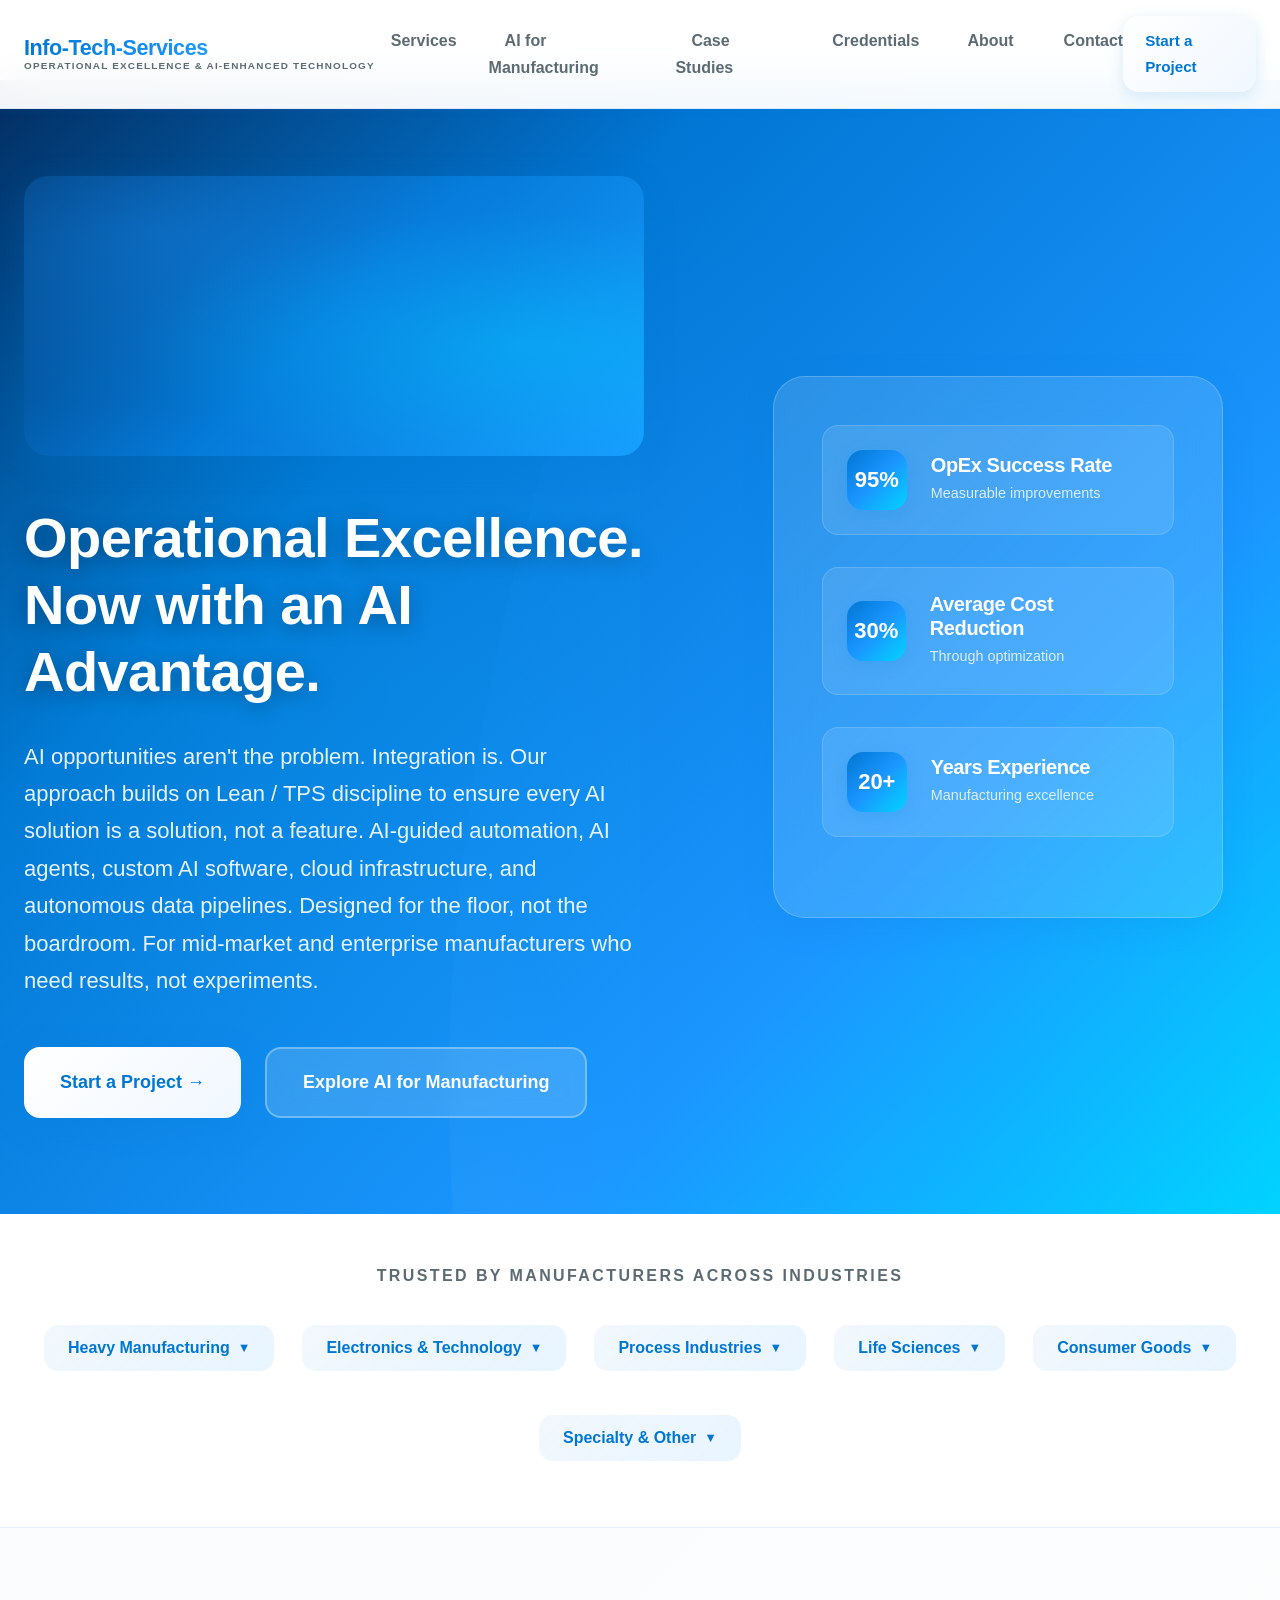
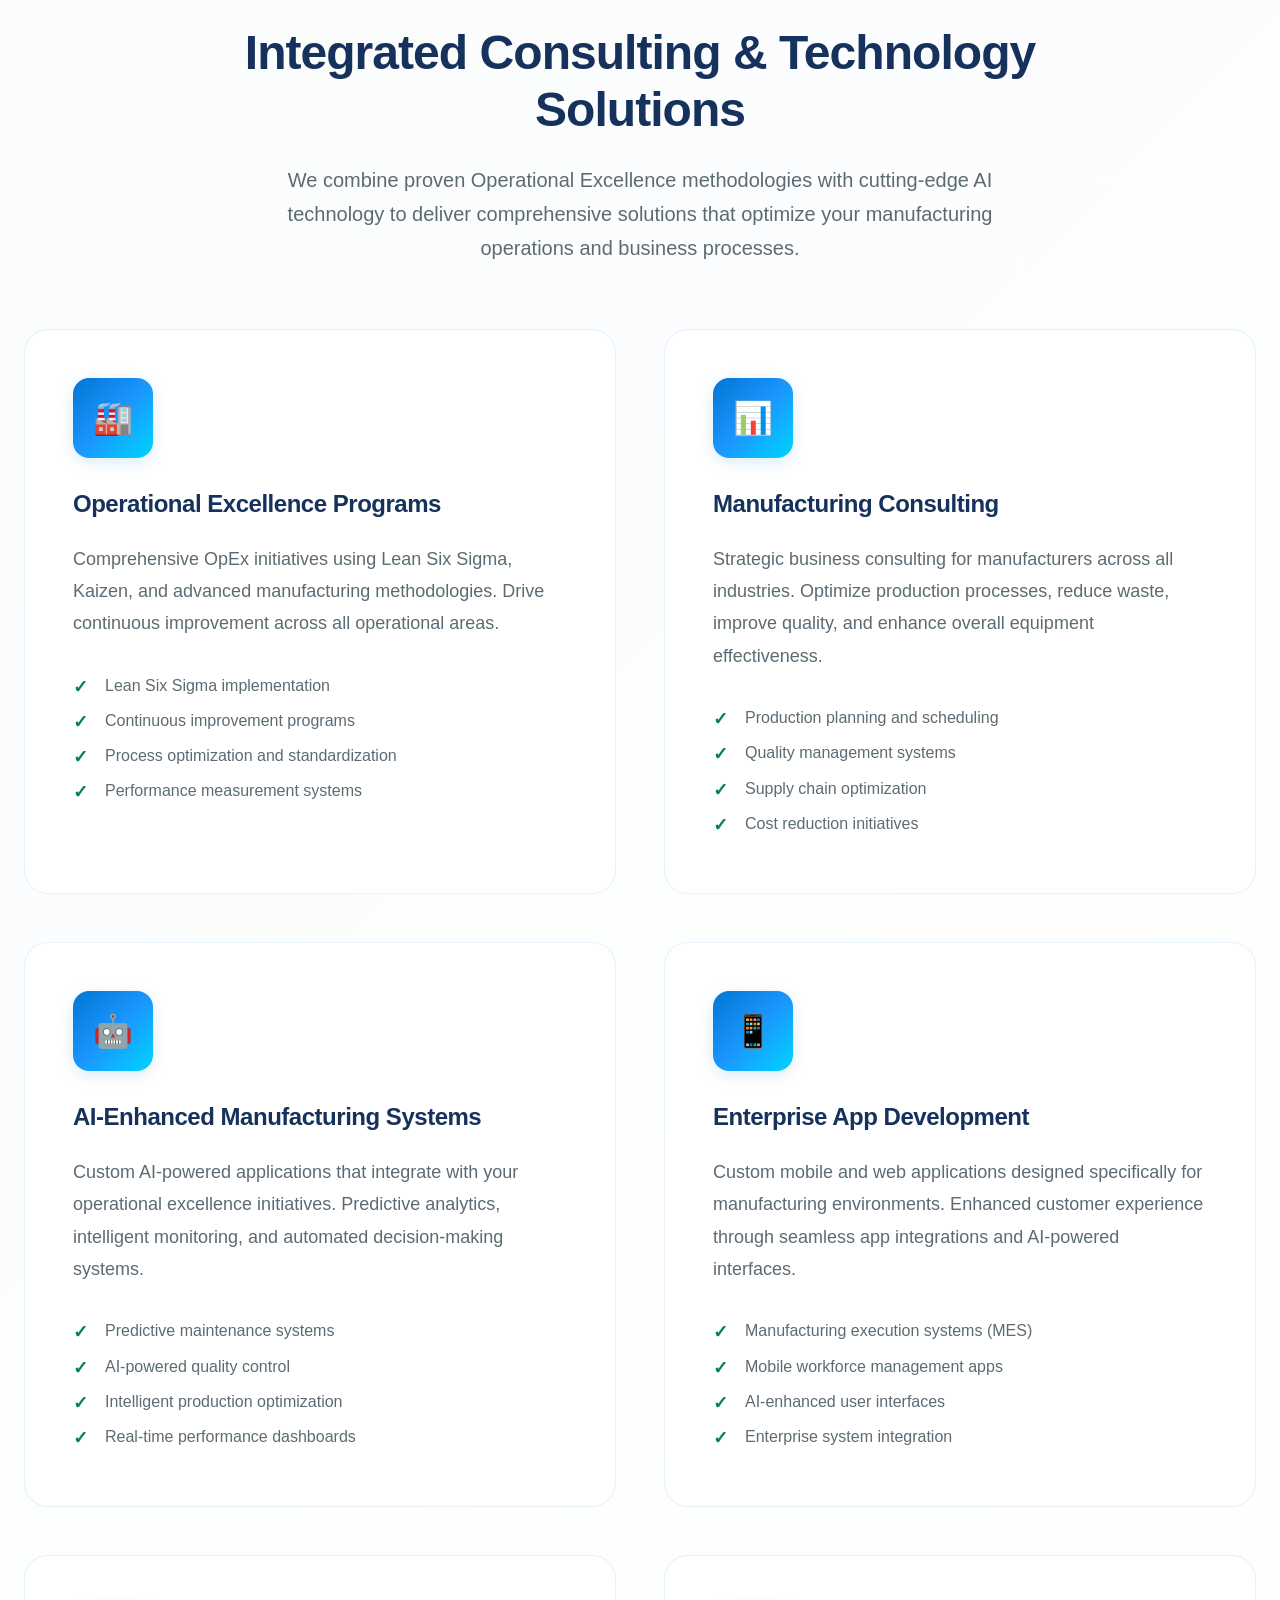
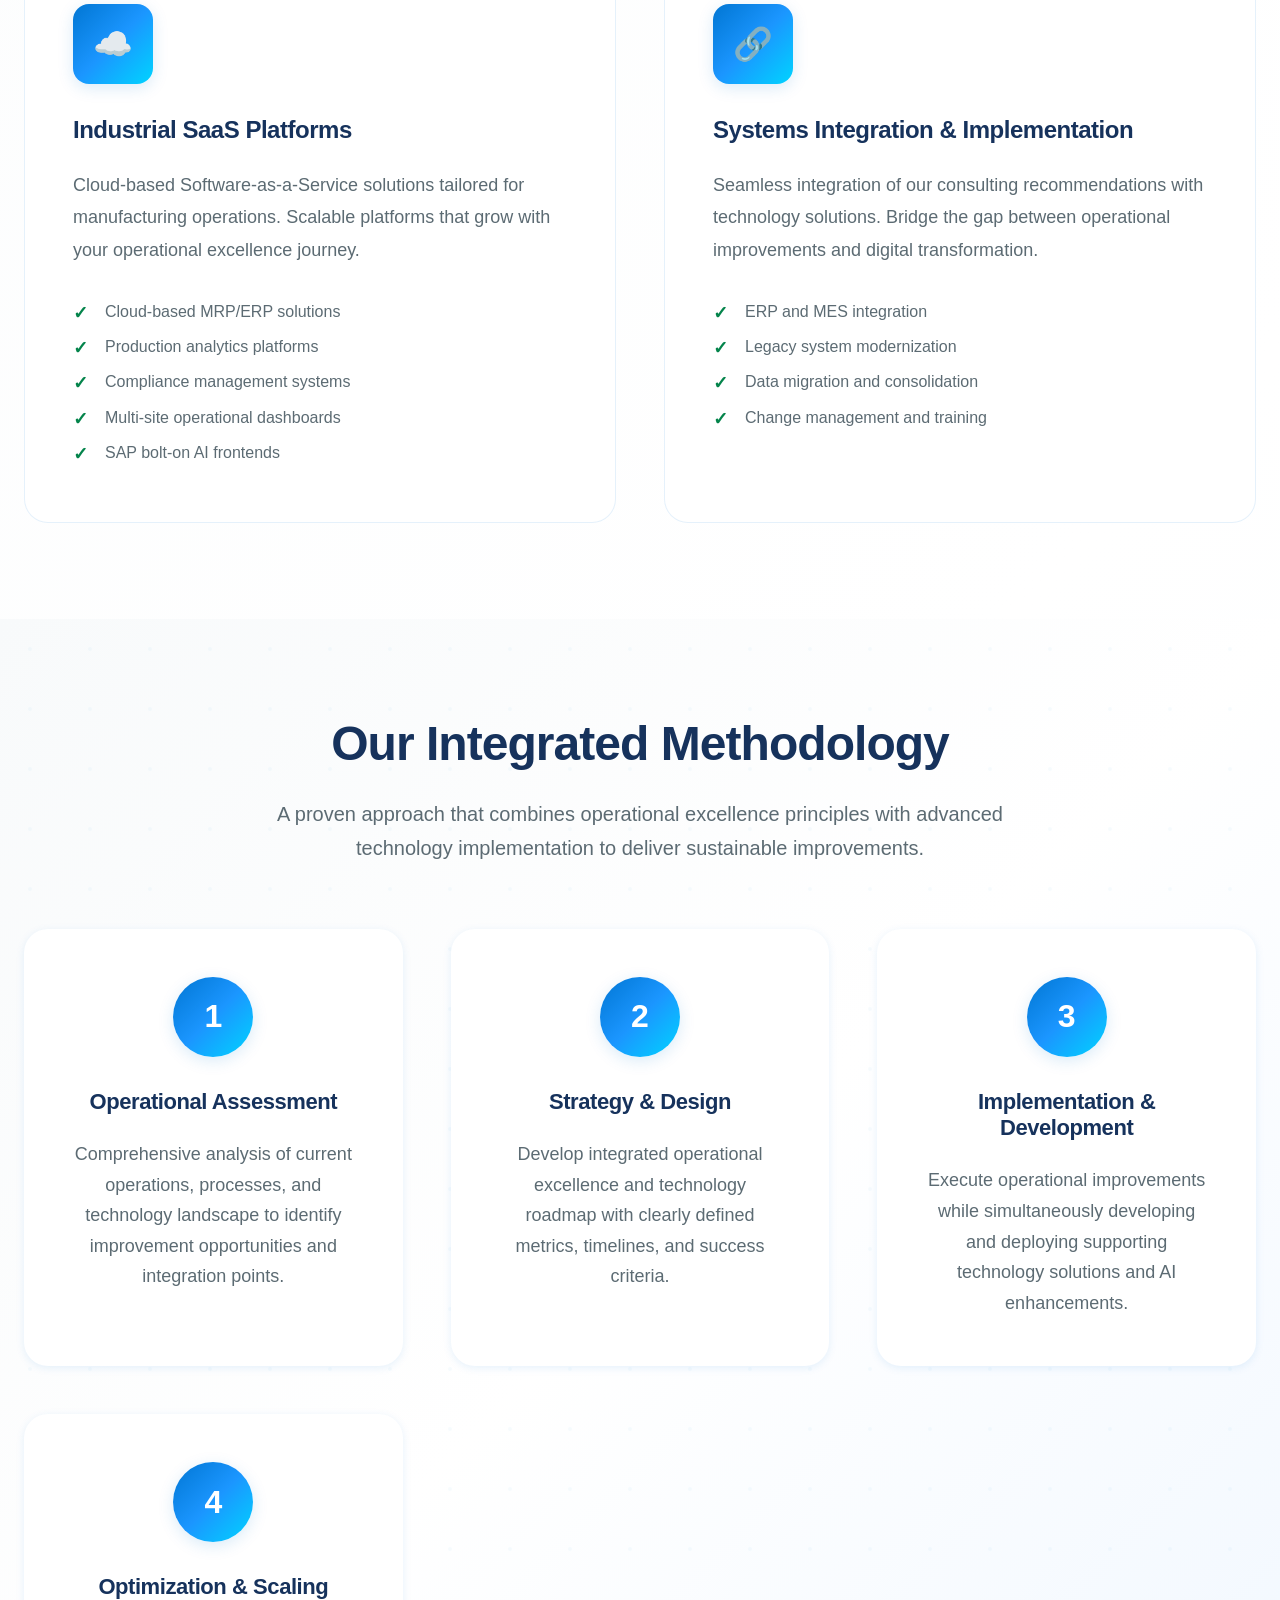
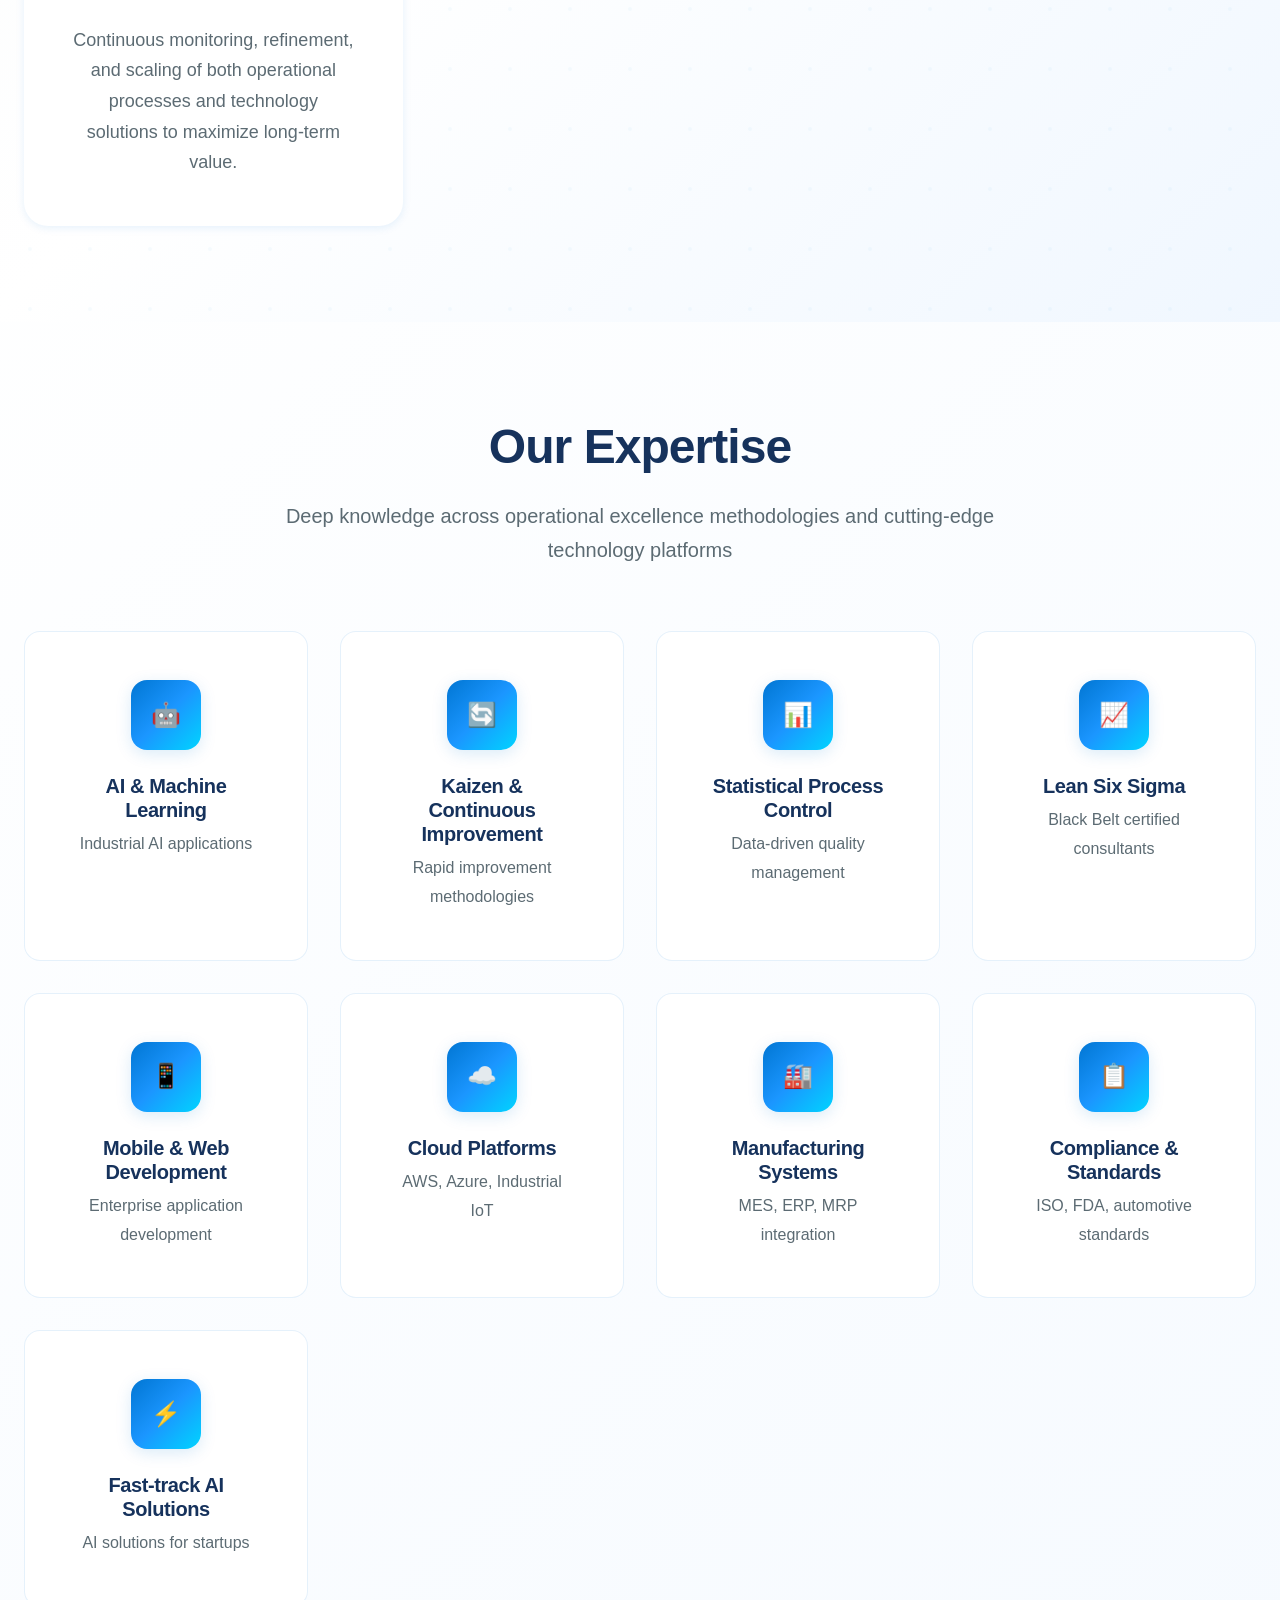
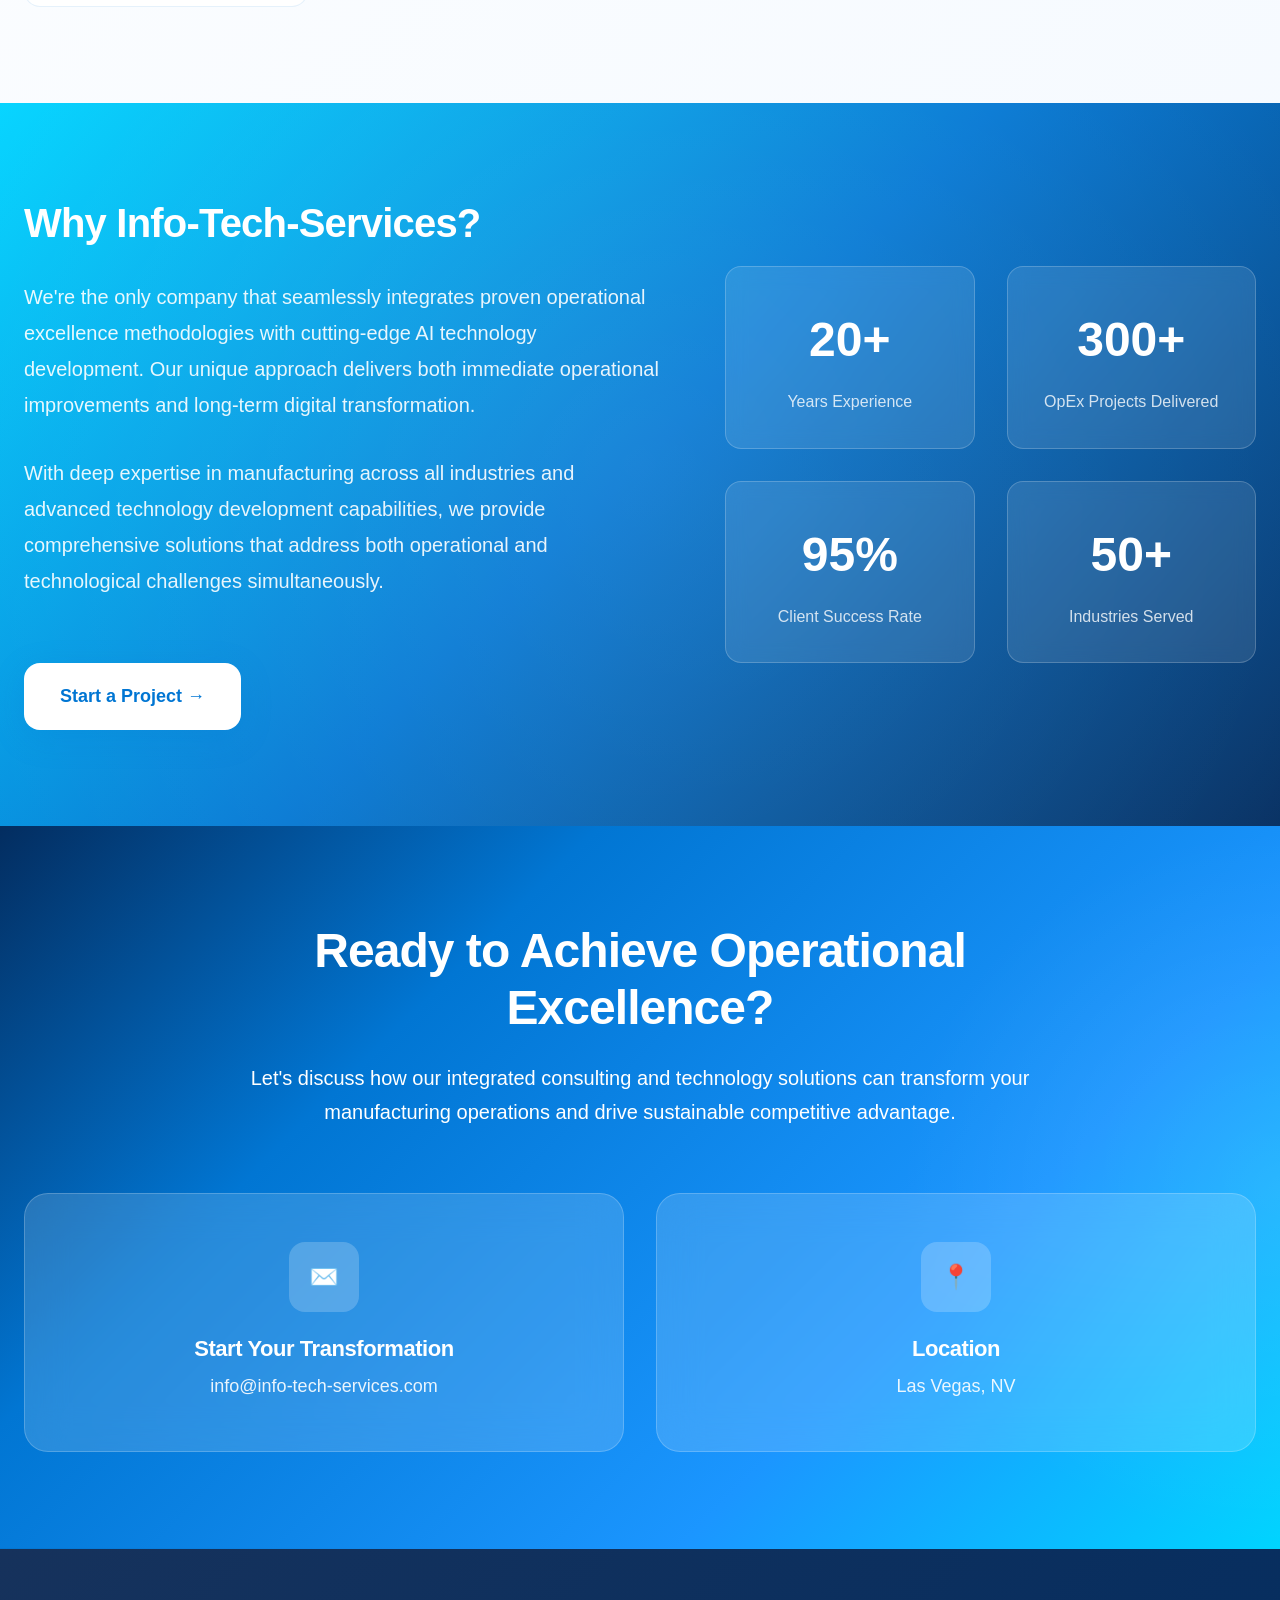
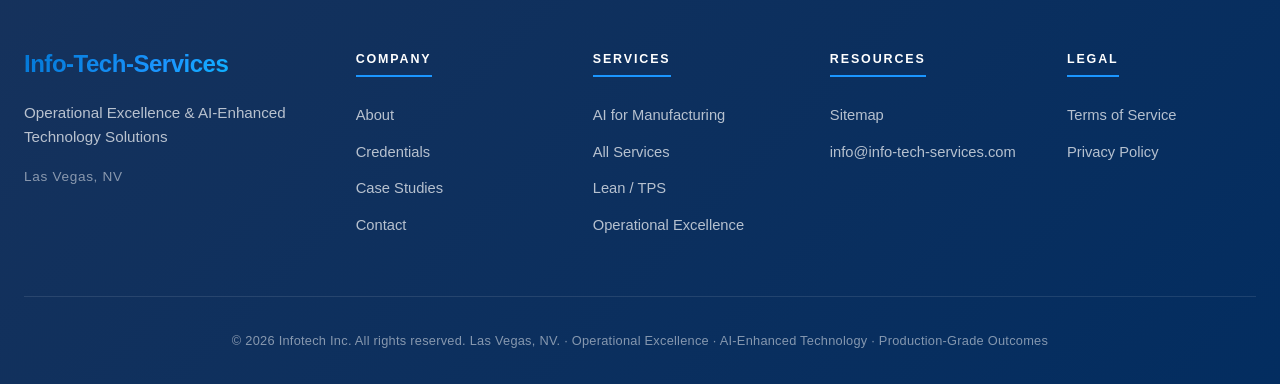
==== commit 31db381d: "index.html: fix homepage logo to match other pages — add tagline, nowrap, smaller font" ====
--- a/index.html
+++ b/index.html
@@ -186,7 +186,8 @@
 
         .logo {
             display: flex;
-            align-items: center;
+            flex-direction: column;
+            line-height: 1.1;
             text-decoration: none;
             color: var(--navy);
             transition: all var(--transition-medium);
@@ -197,13 +198,24 @@
         }
 
         .logo-text {
-            font-size: 1.75rem;
+            font-size: 1.35rem;
             font-weight: 800;
             letter-spacing: -0.02em;
+            white-space: nowrap;
             background: var(--gradient-primary);
             -webkit-background-clip: text;
             -webkit-text-fill-color: transparent;
             background-clip: text;
+        }
+
+        .site-tagline {
+            font-size: 0.62rem;
+            letter-spacing: 0.12em;
+            text-transform: uppercase;
+            color: var(--text-gray);
+            font-weight: 600;
+            margin-top: 2px;
+            white-space: nowrap;
         }
 
         .nav-links {
@@ -1479,6 +1491,7 @@
         <div class="nav-container">
             <a href="/" class="logo" aria-label="Info-Tech-Services home">
                 <span class="logo-text">Info-Tech-Services</span>
+                <span class="site-tagline">Operational Excellence &amp; AI-Enhanced Technology</span>
             </a>
             <button class="mobile-menu-btn" id="mobile-menu-btn" aria-label="Menu" aria-expanded="false">☰</button>
             <ul class="nav-links" id="navLinks">
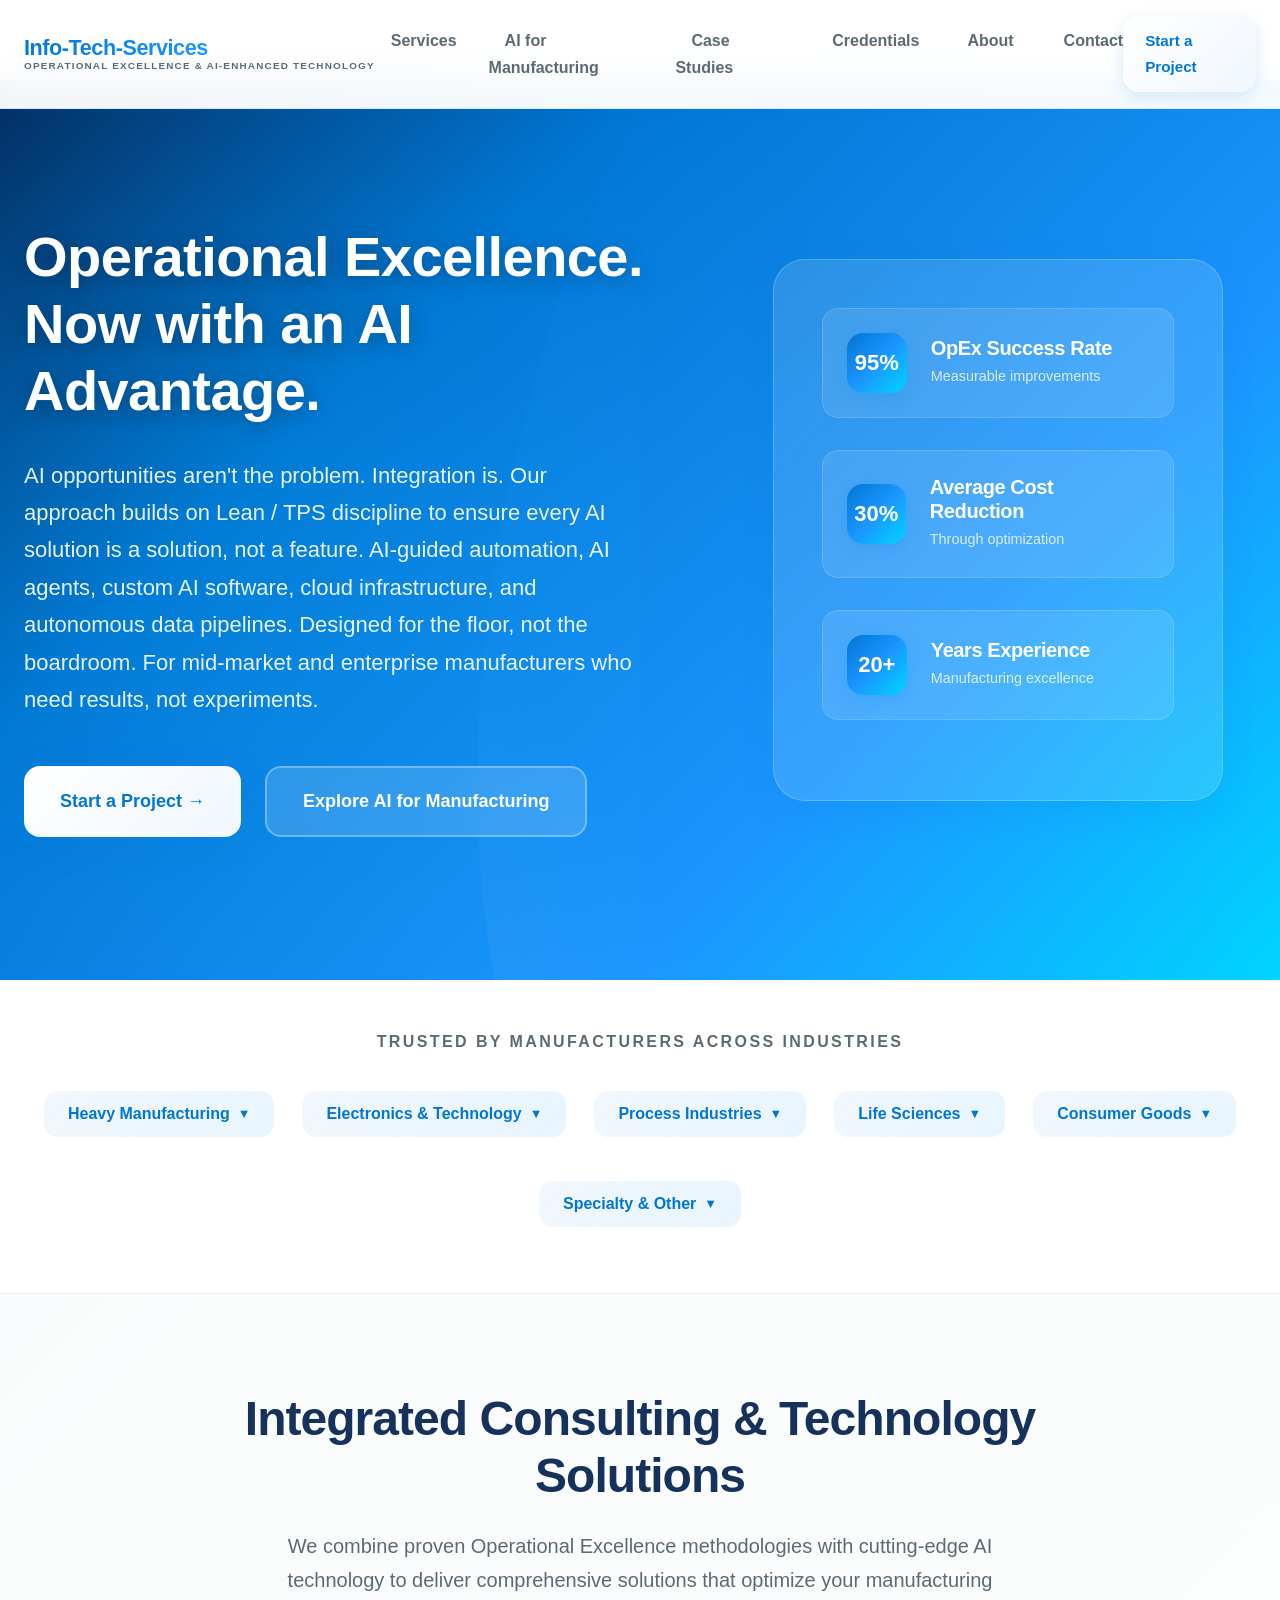
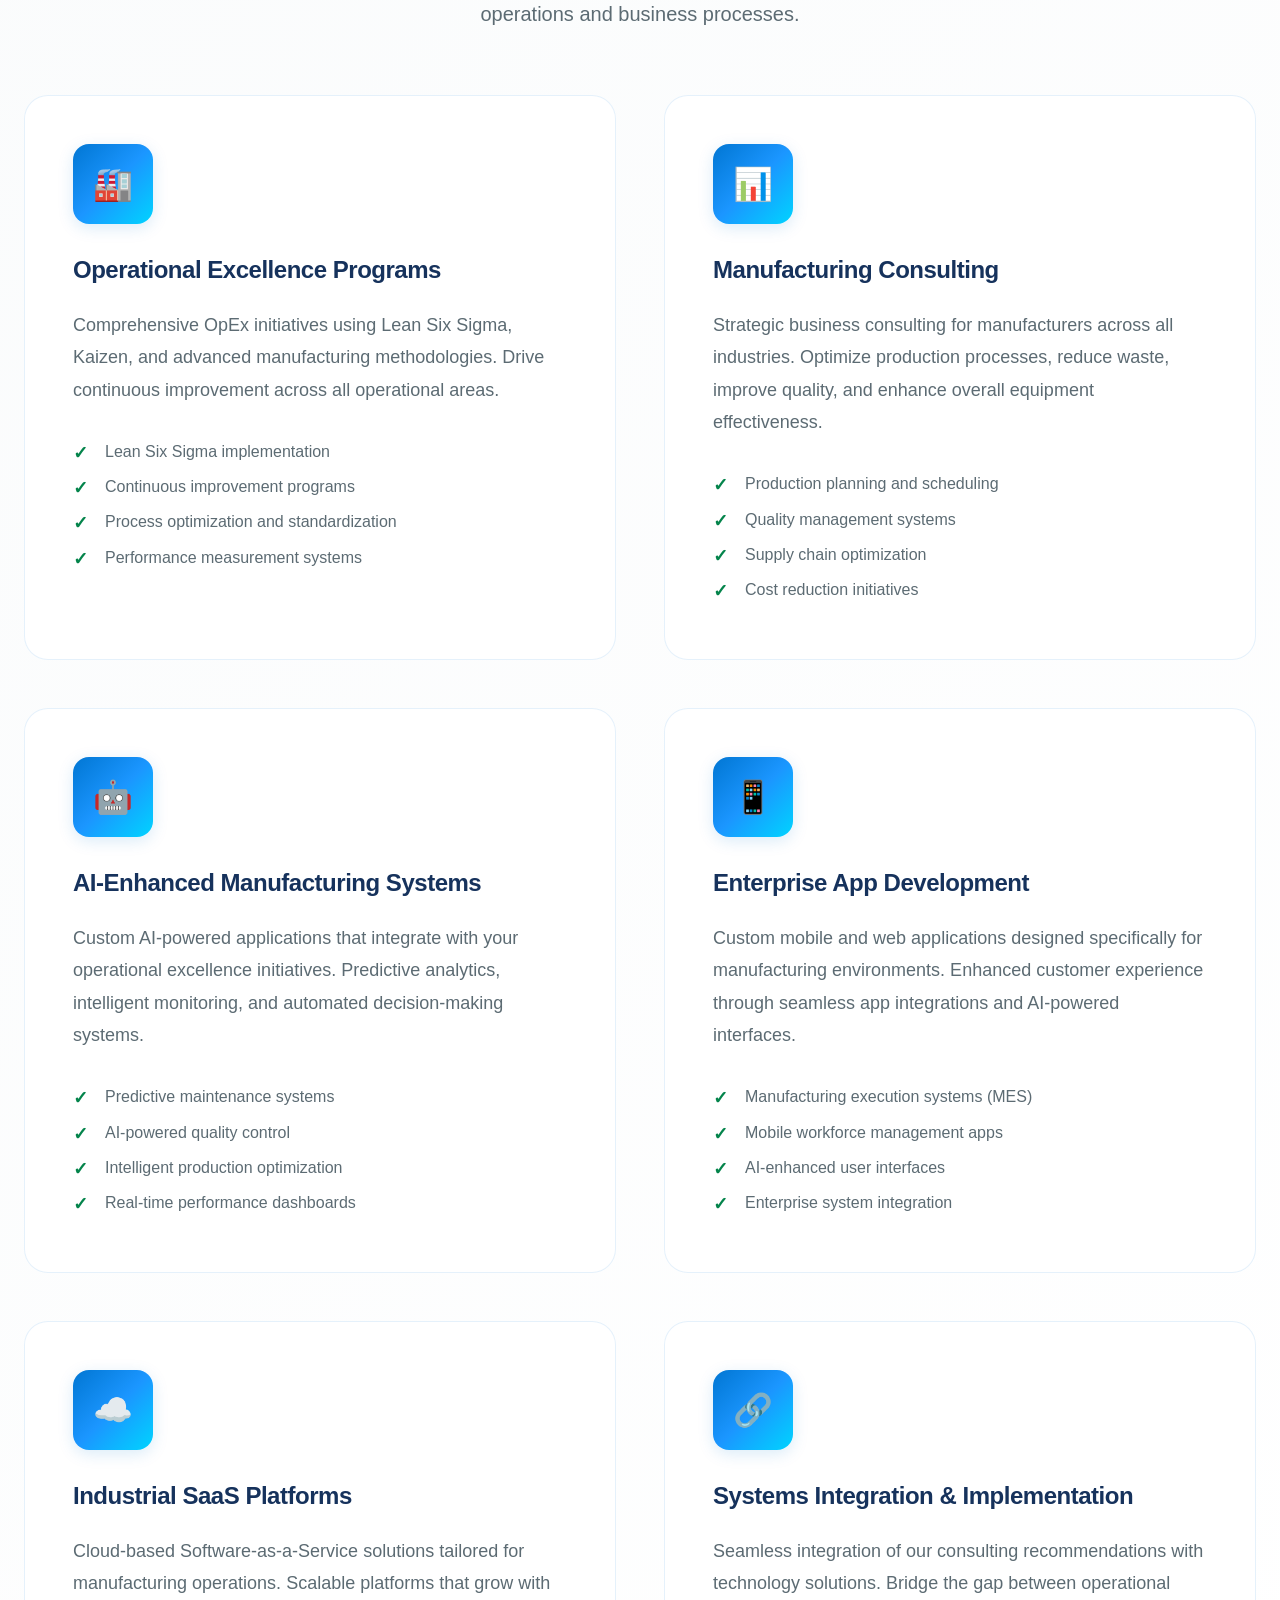
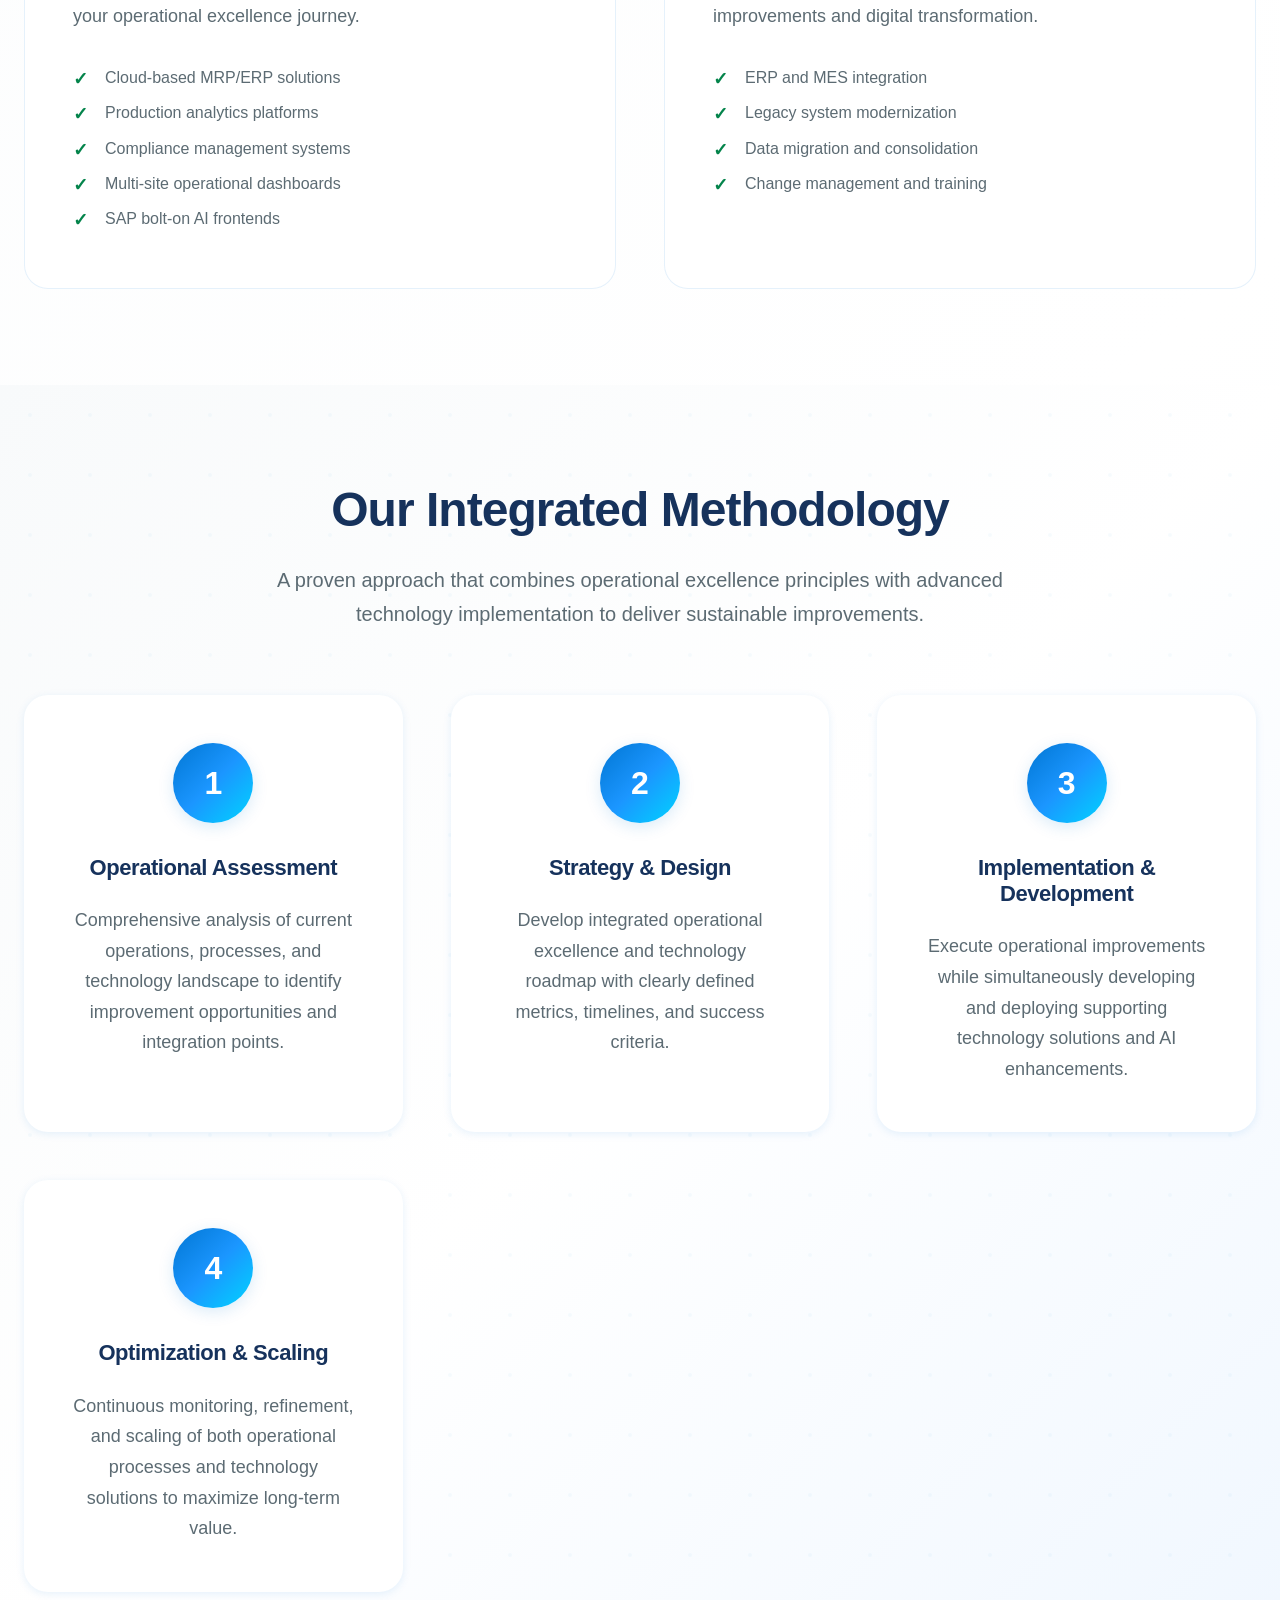
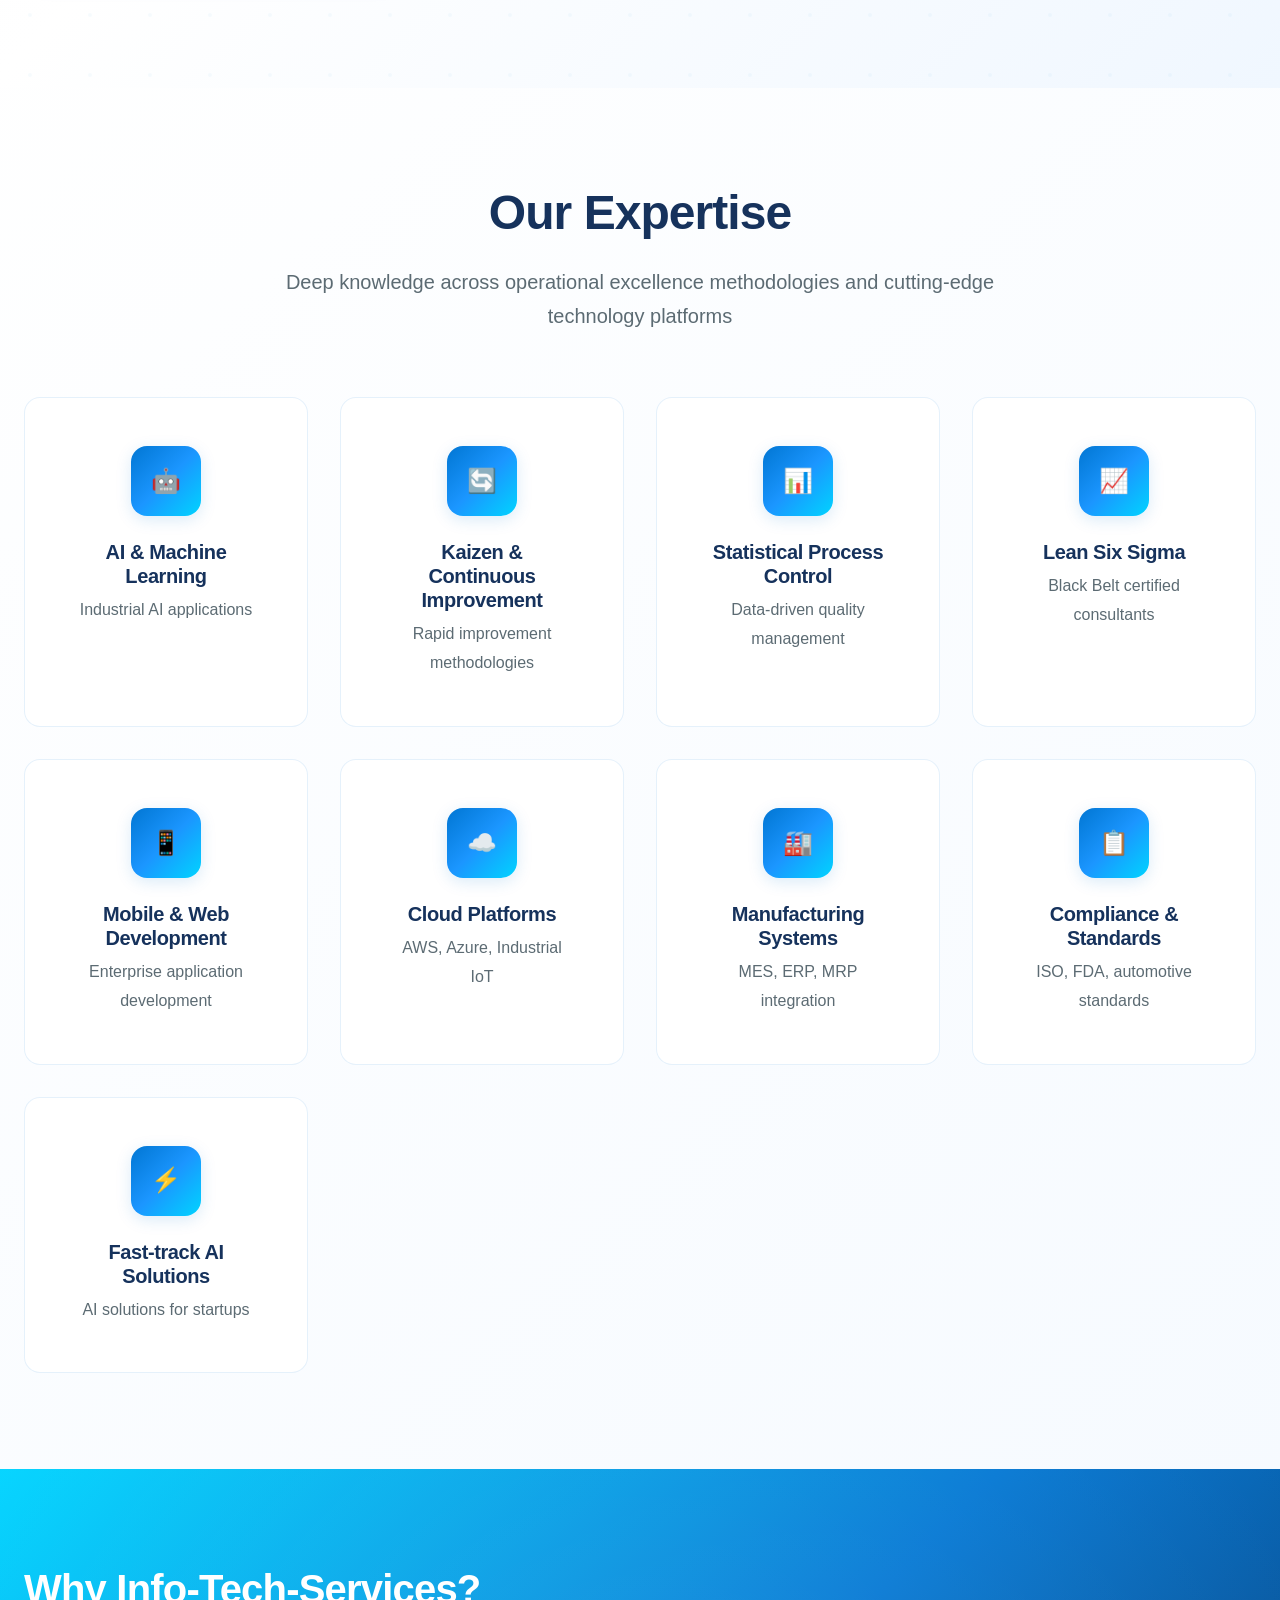
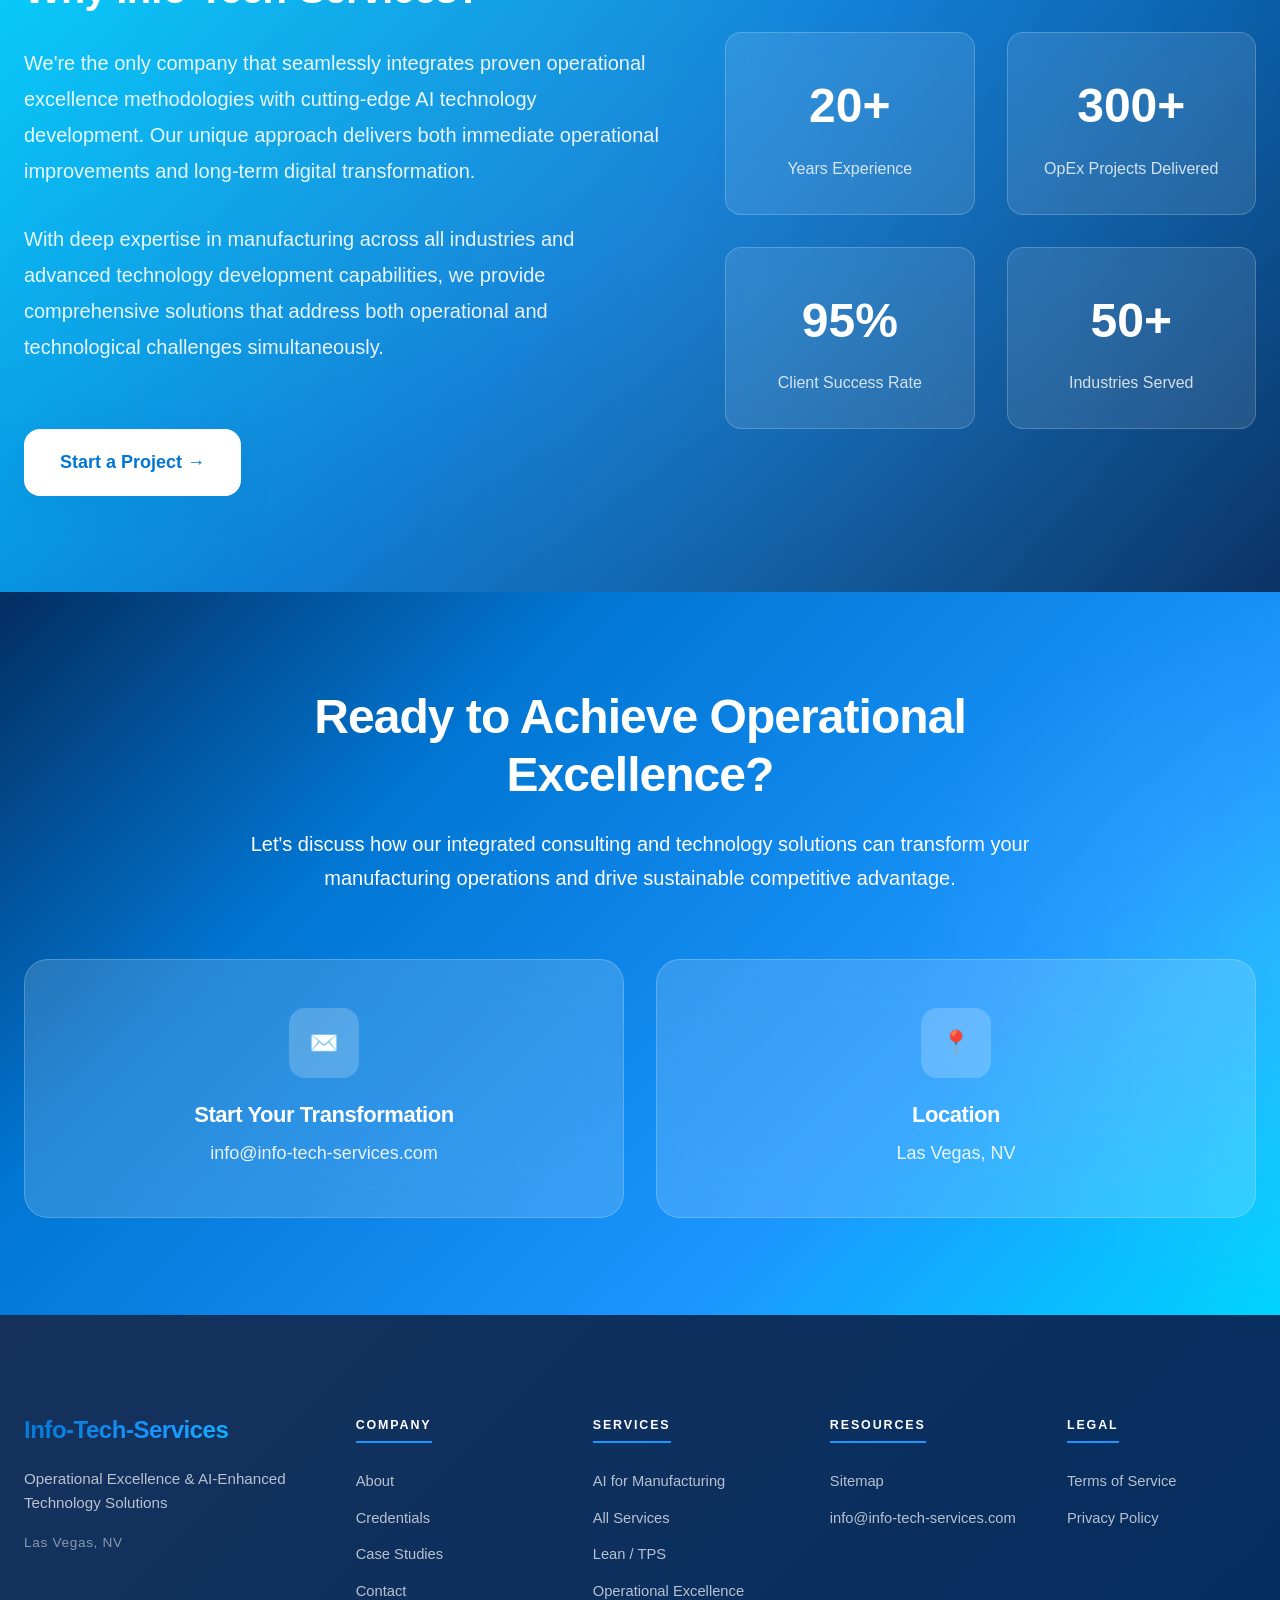
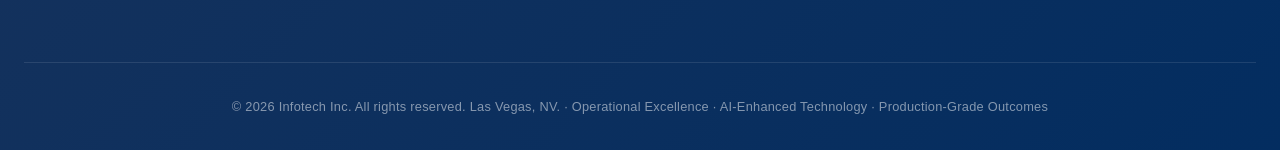
==== commit 43fd7cae: "index.html: remove empty hero-image placeholder div above H1" ====
--- a/index.html
+++ b/index.html
@@ -1511,7 +1511,6 @@
         <div class="container">
             <div class="hero-content">
                 <div class="hero-text">
-                    <div class="hero-image"></div>
                     <h1>Operational Excellence. Now with an AI Advantage.</h1>
                     <p class="hero-description">AI opportunities aren't the problem. Integration is. Our approach builds on Lean / TPS discipline to ensure every AI solution is a solution, not a feature. AI-guided automation, AI agents, custom AI software, cloud infrastructure, and autonomous data pipelines. Designed for the floor, not the boardroom. For mid-market and enterprise manufacturers who need results, not experiments.</p>
                     <div class="cta-group">
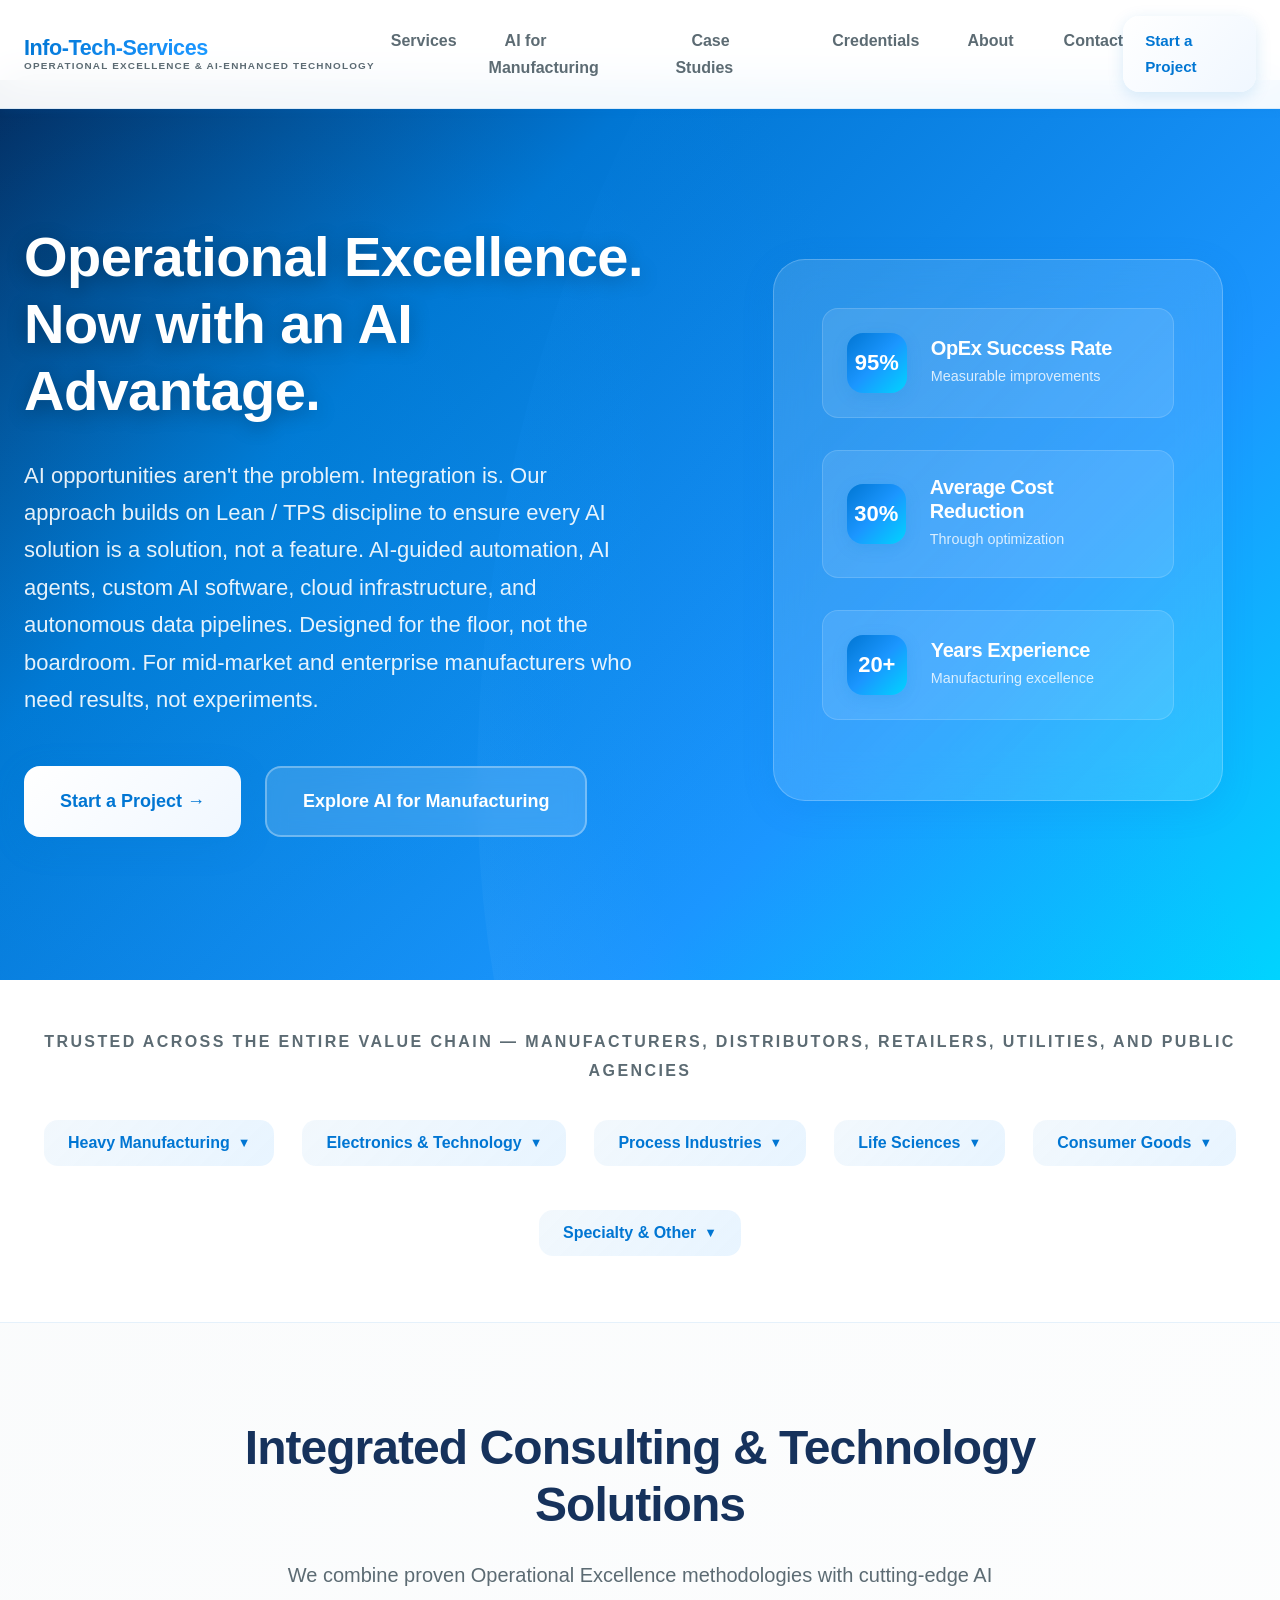
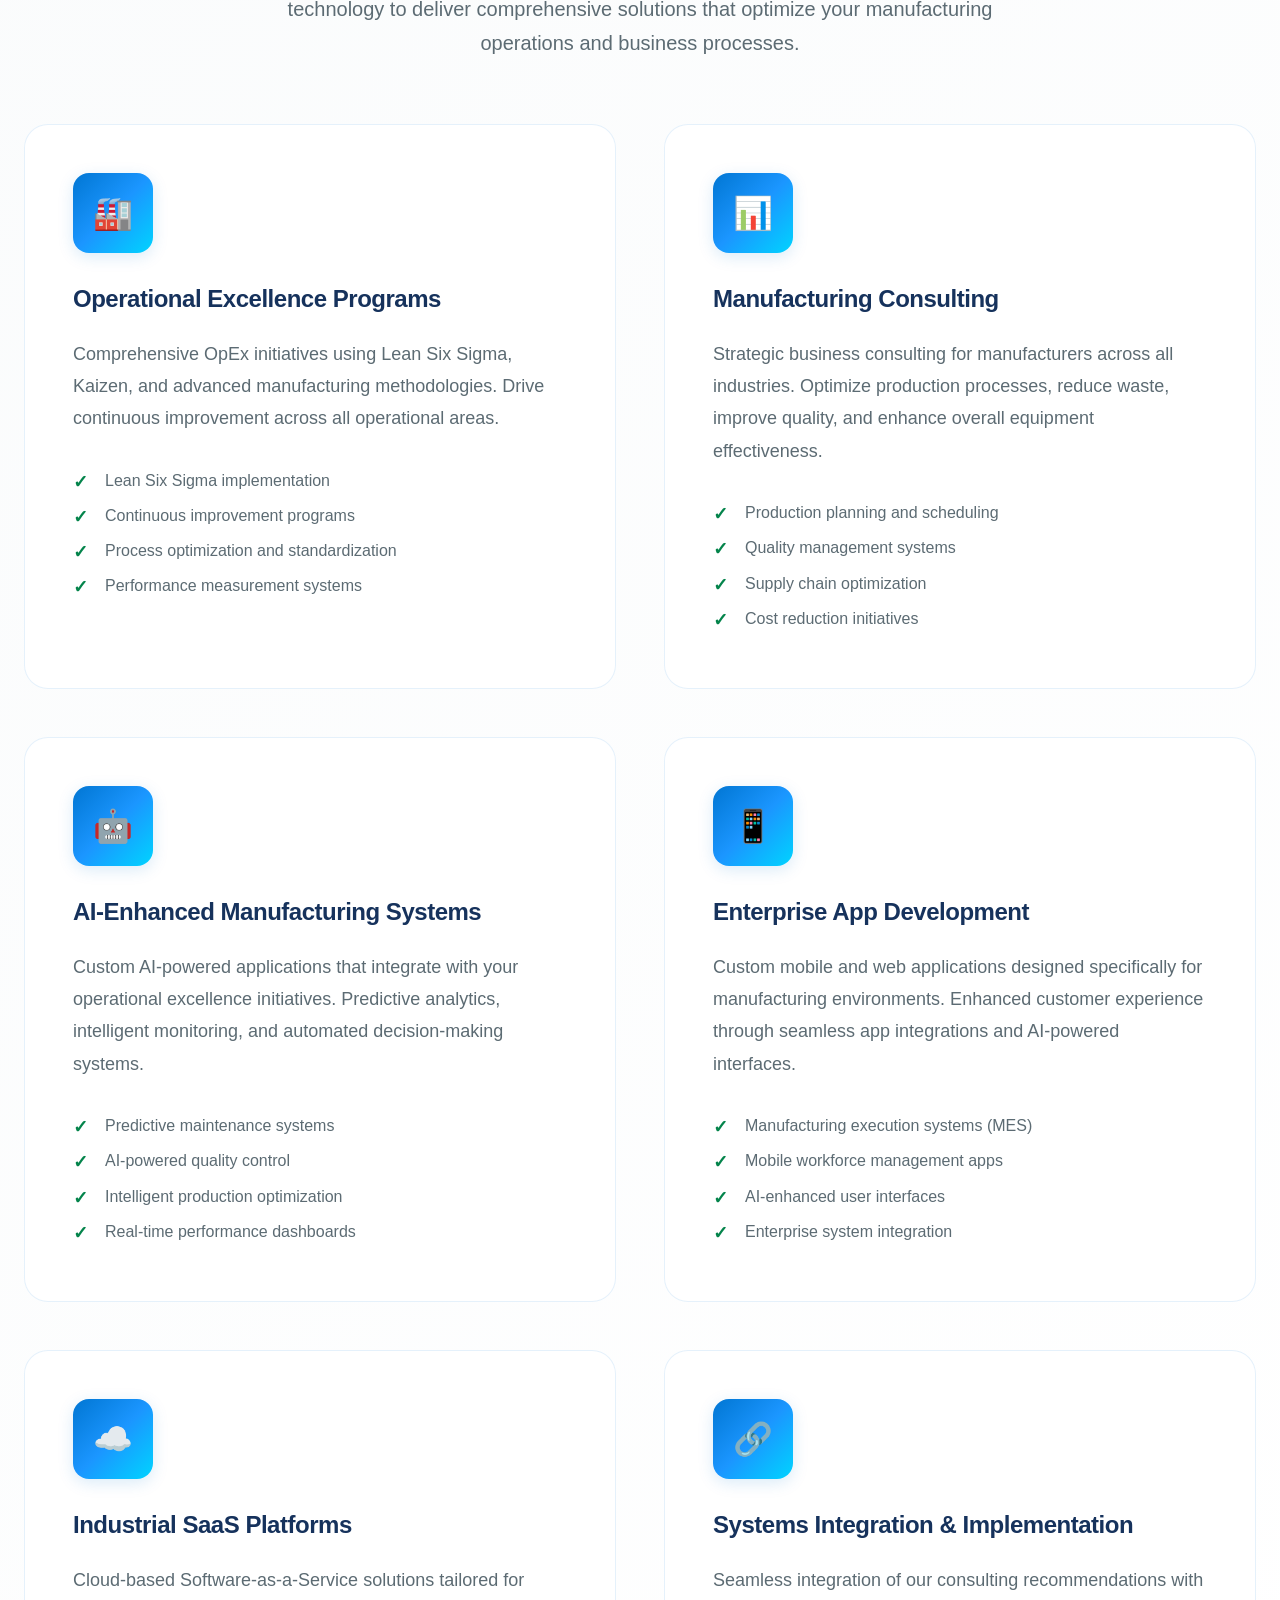
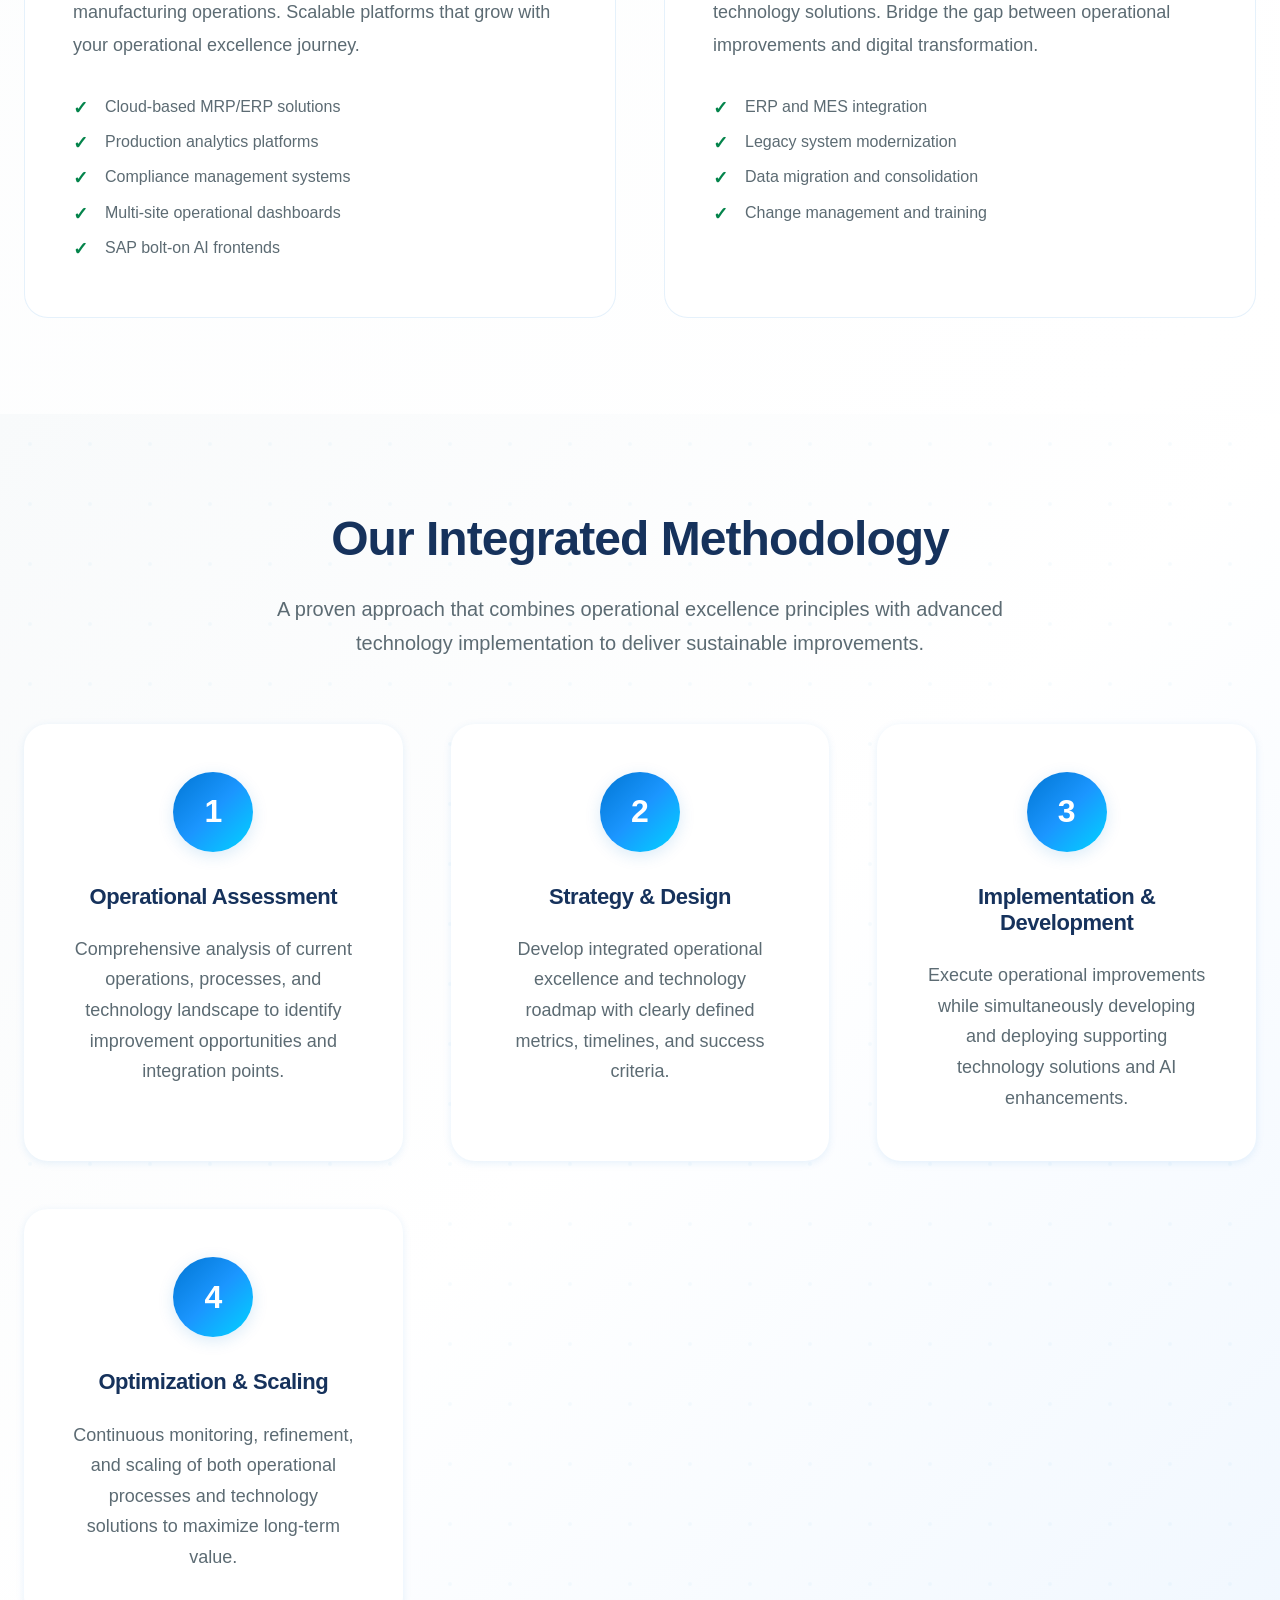
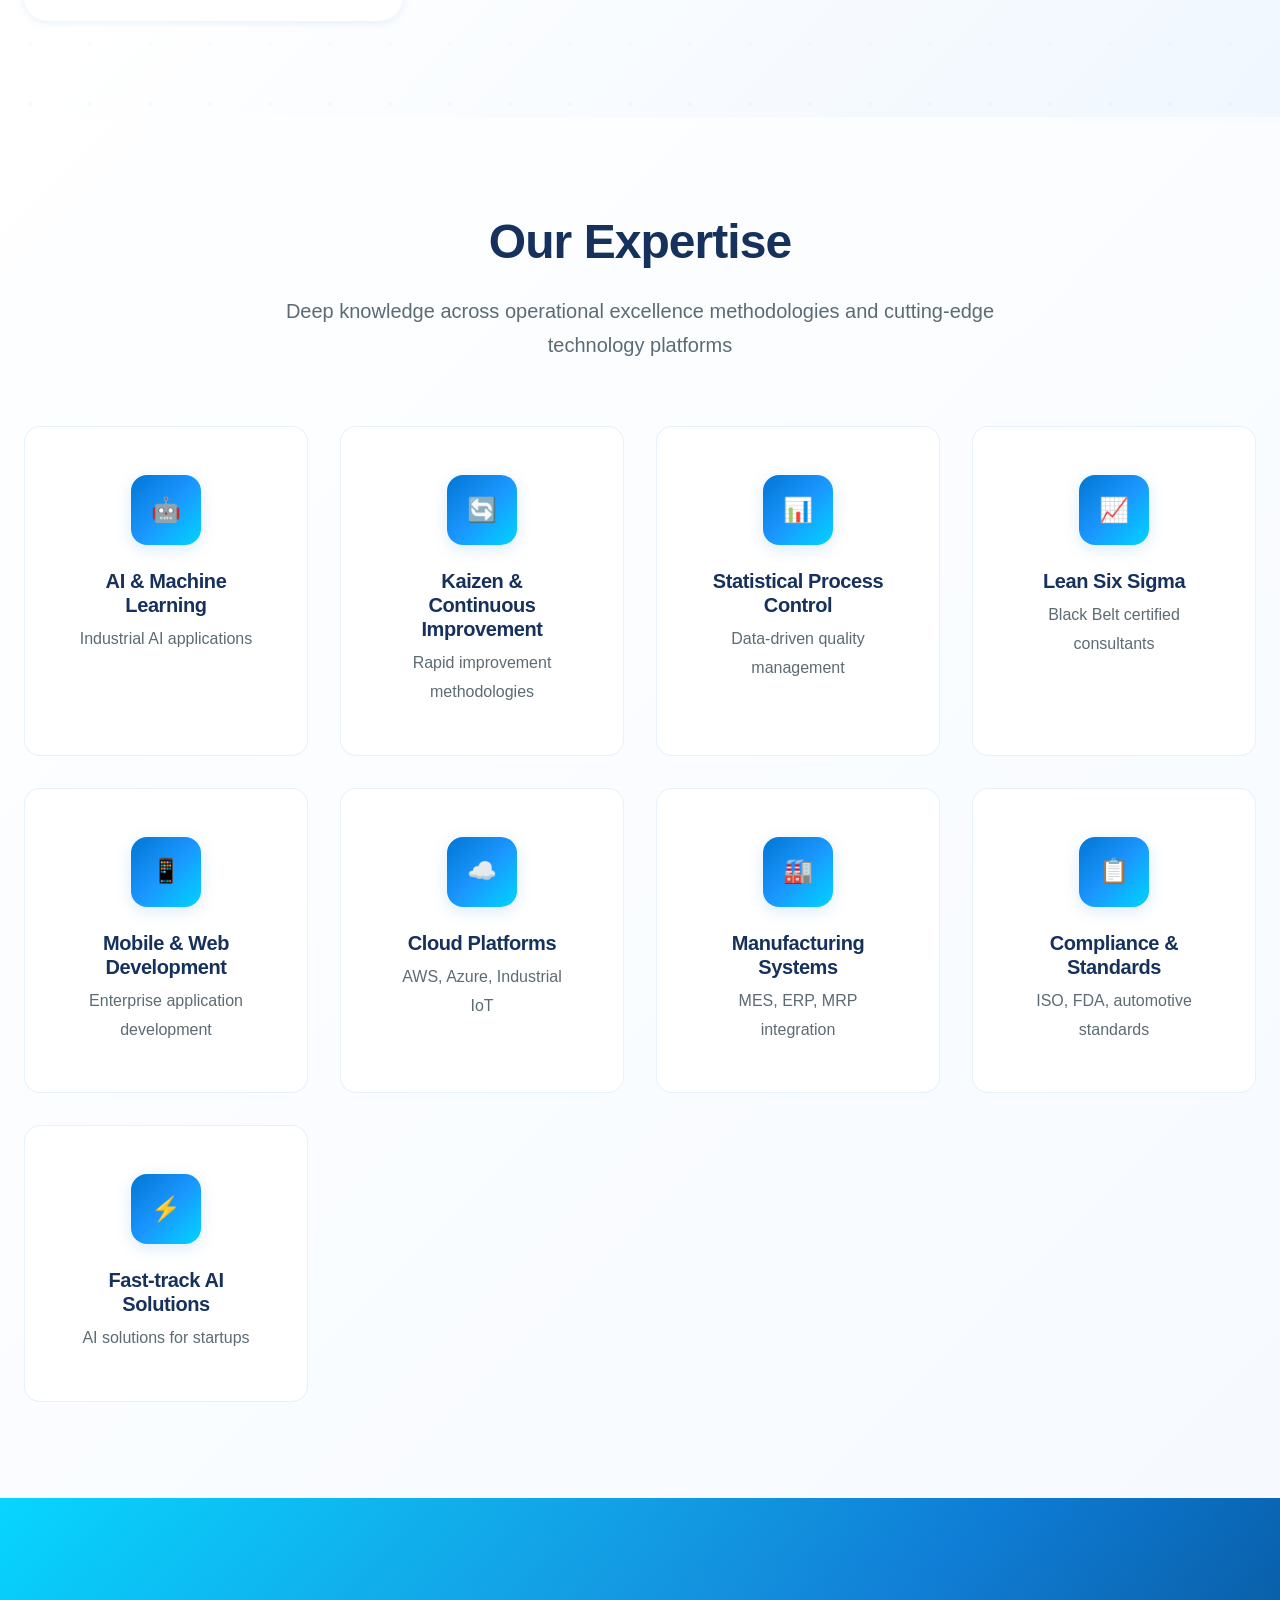
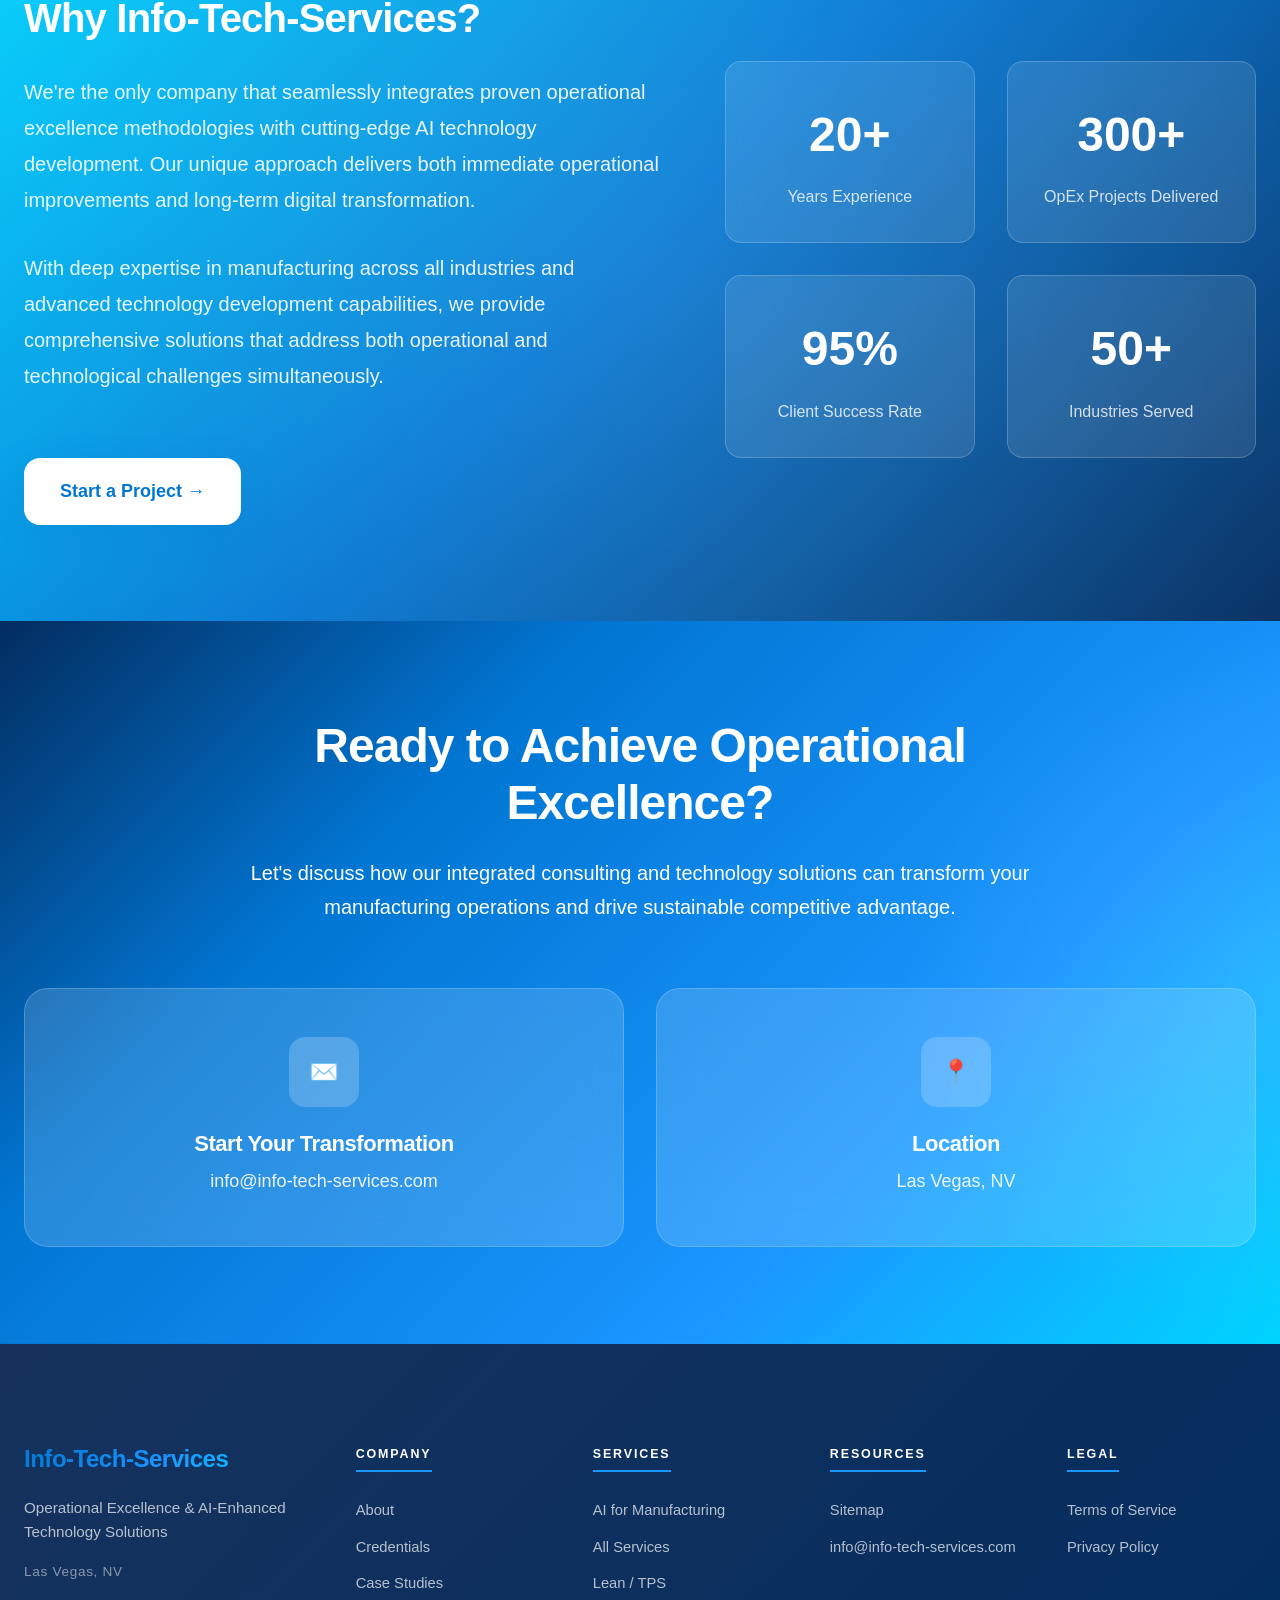
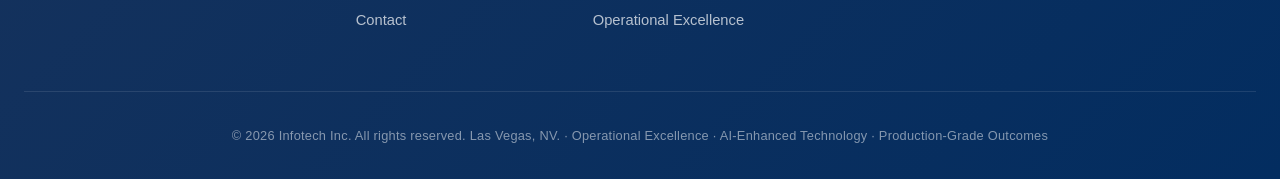
==== commit 19f4694b: "index.html: expand trust-bar to reflect entire value chain client diversity" ====
--- a/index.html
+++ b/index.html
@@ -1550,7 +1550,7 @@
     <section class="trust-bar">
         <div class="container">
             <div class="trust-content">
-                <p>Trusted by manufacturers across industries</p>
+                <p>Trusted across the entire value chain — manufacturers, distributors, retailers, utilities, and public agencies</p>
                 <div class="trust-categories">
                     <div class="category-dropdown">
                         <button class="category-button" onclick="toggleDropdown('heavy-manufacturing')" data-dropdown="heavy-manufacturing">
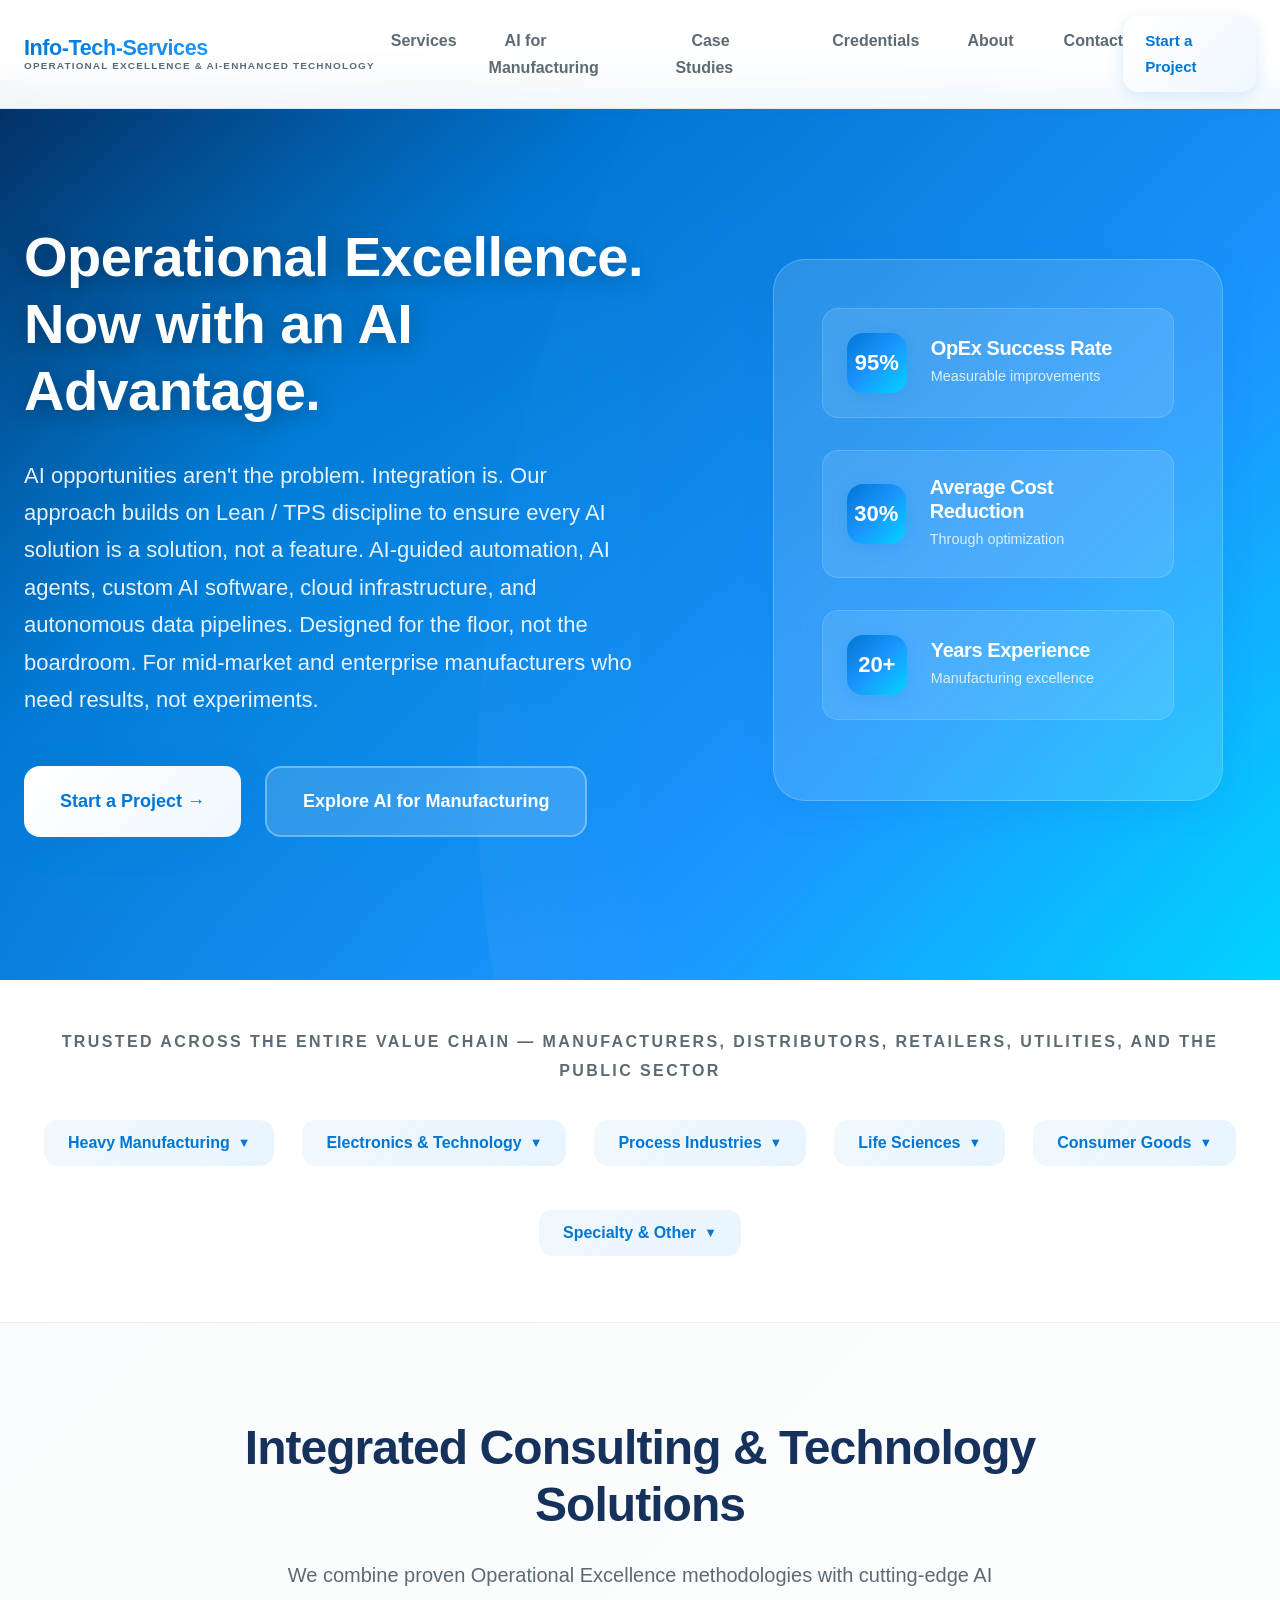
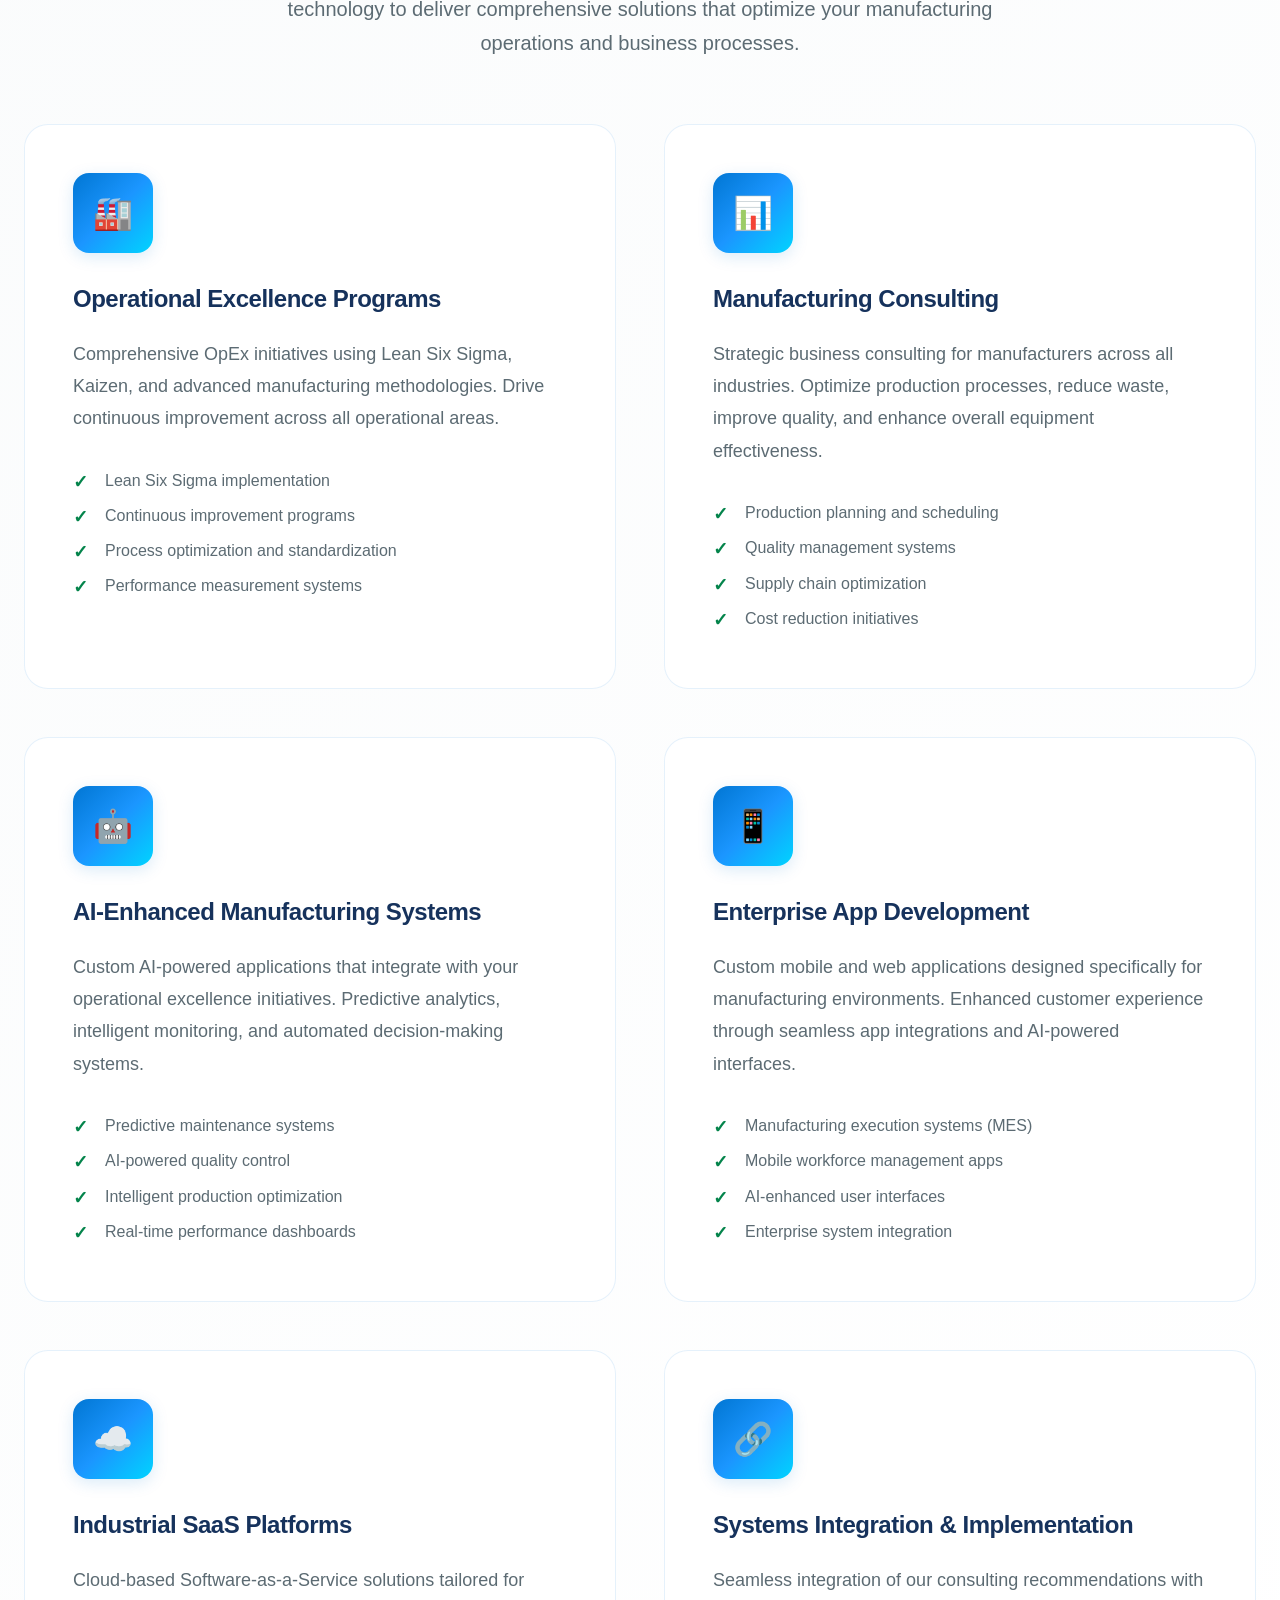
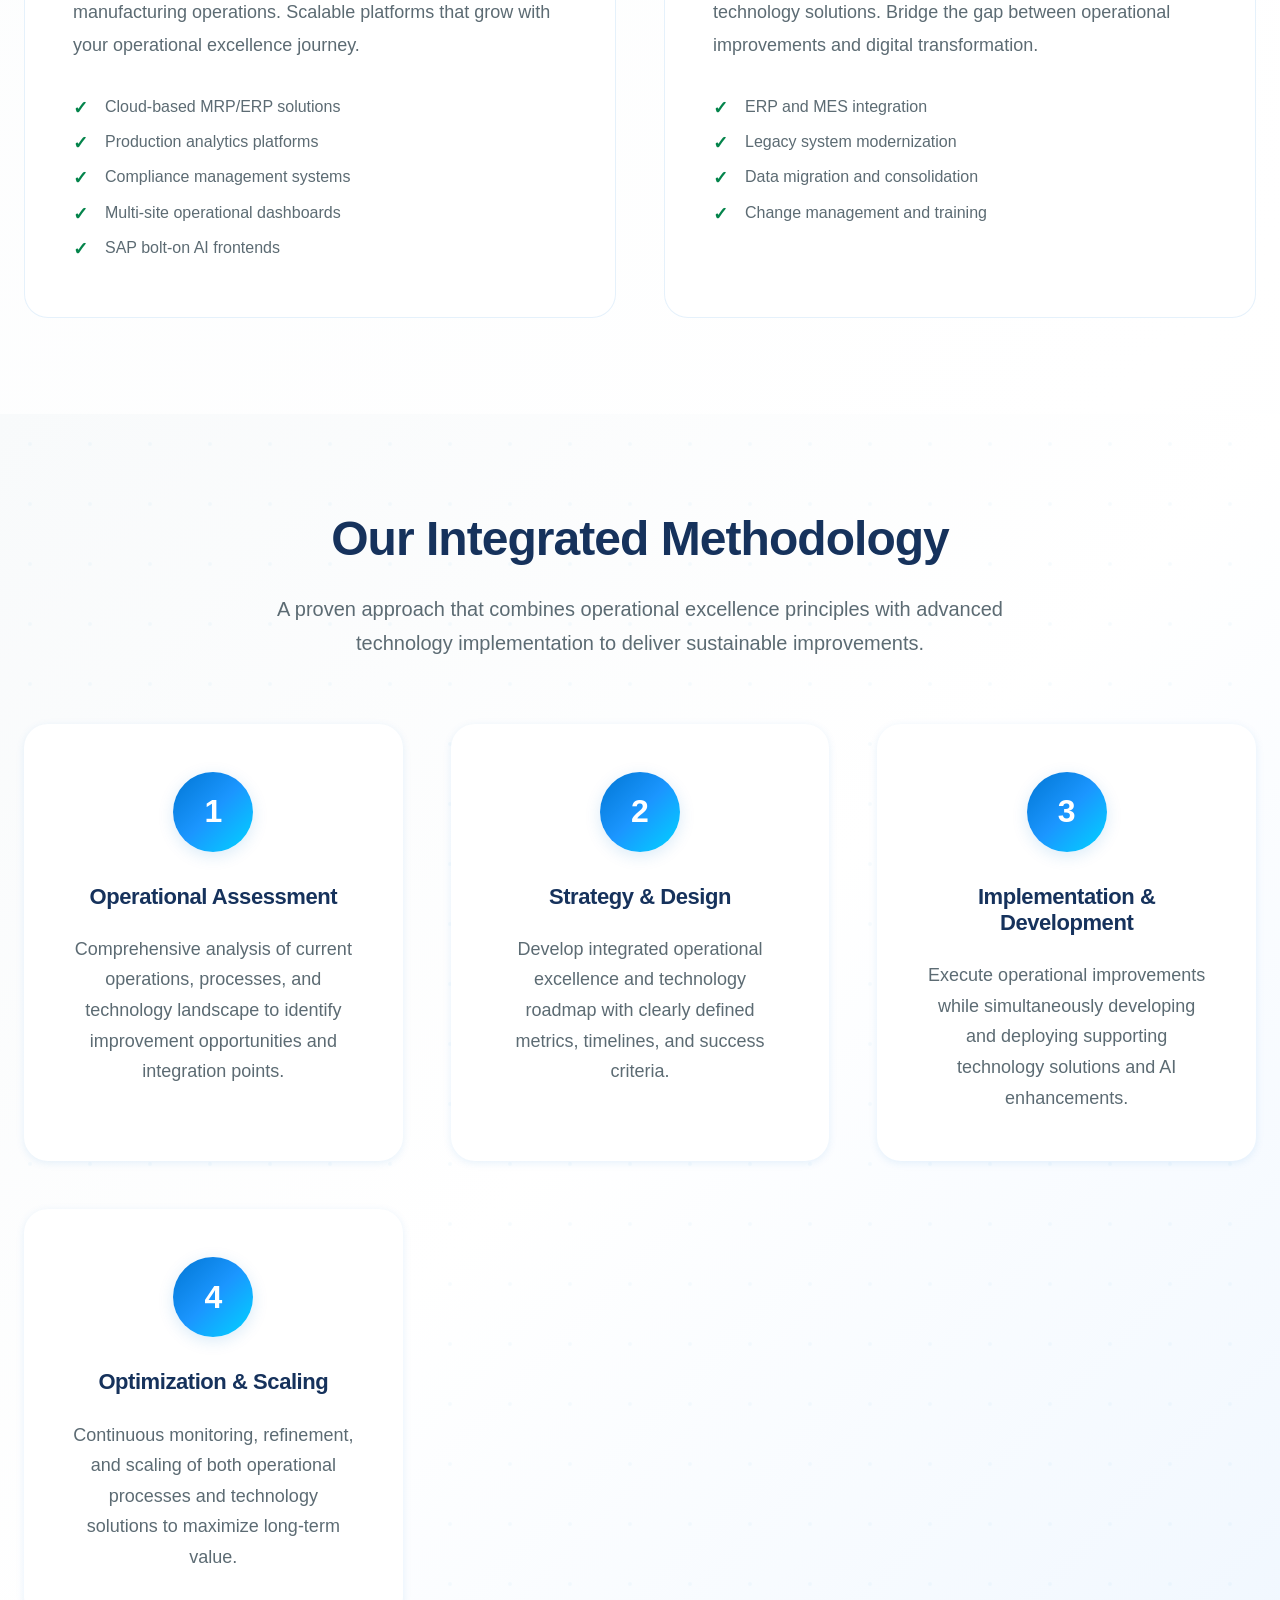
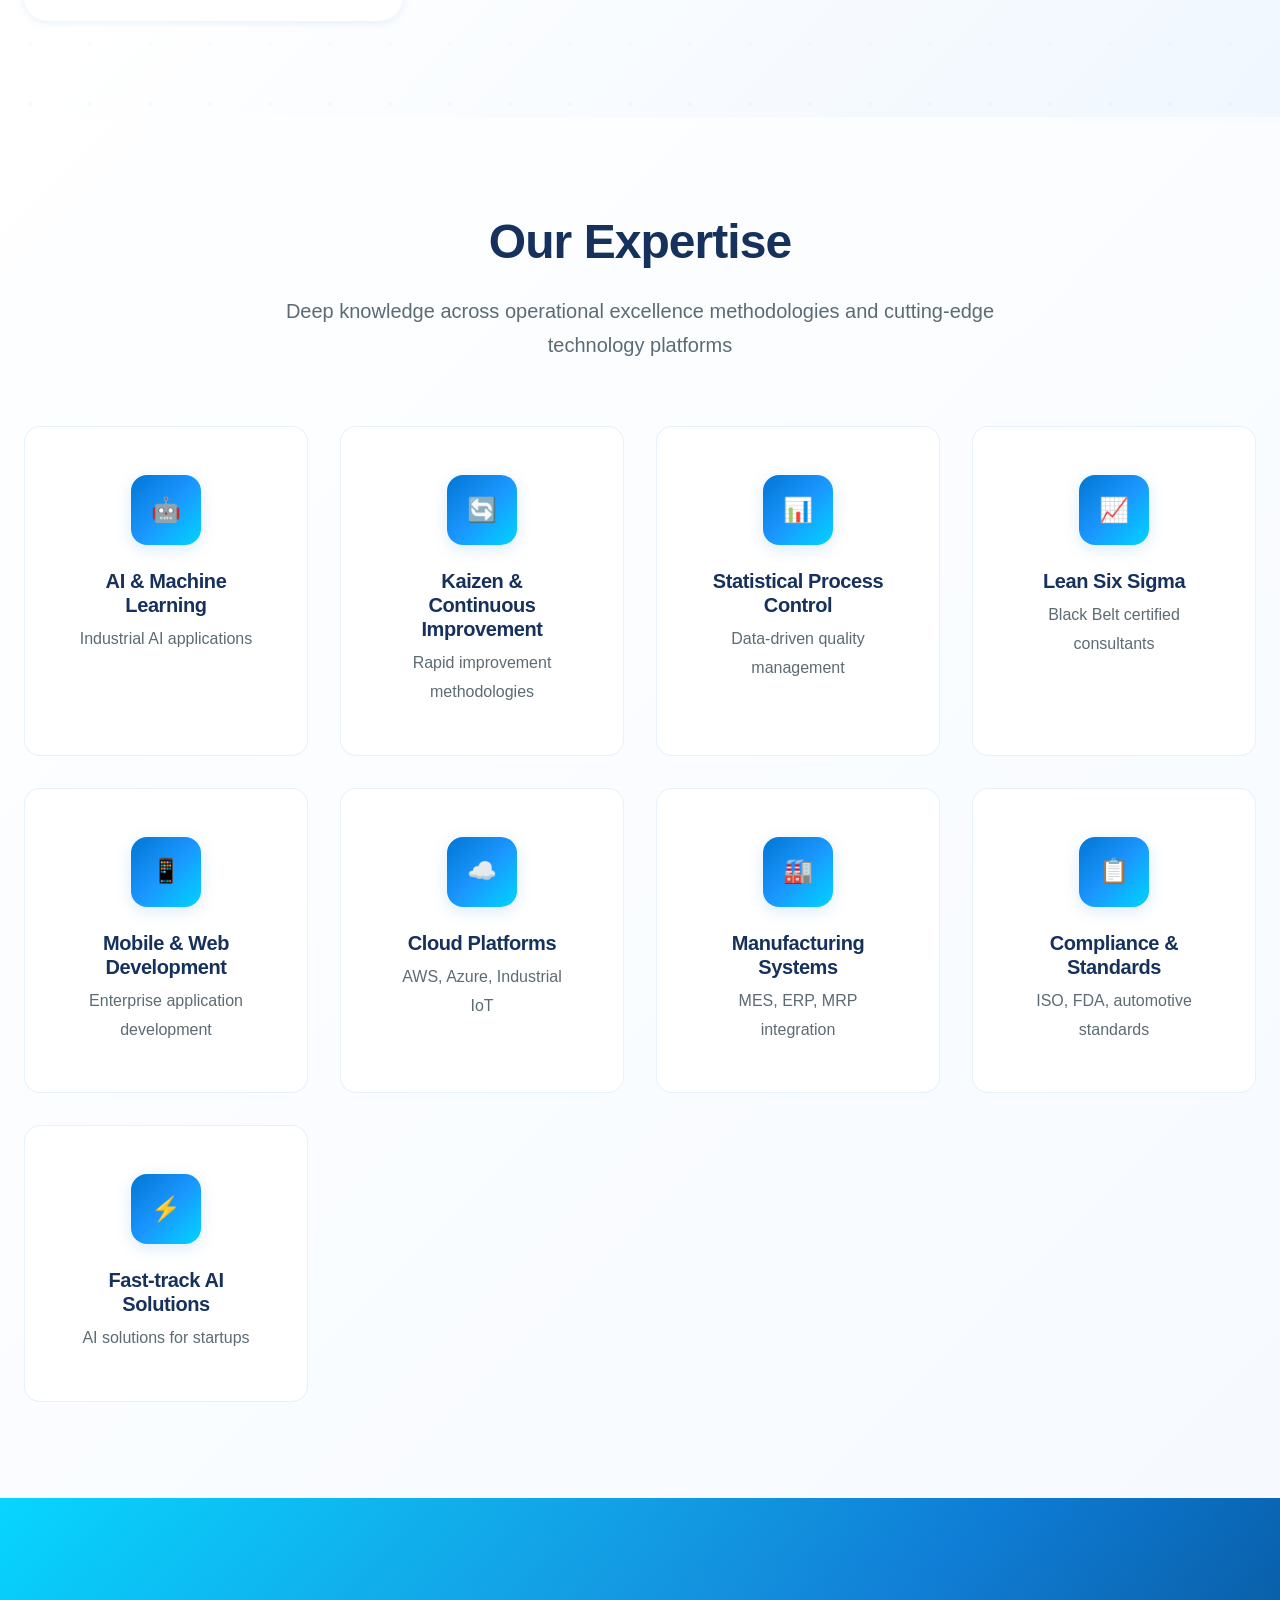
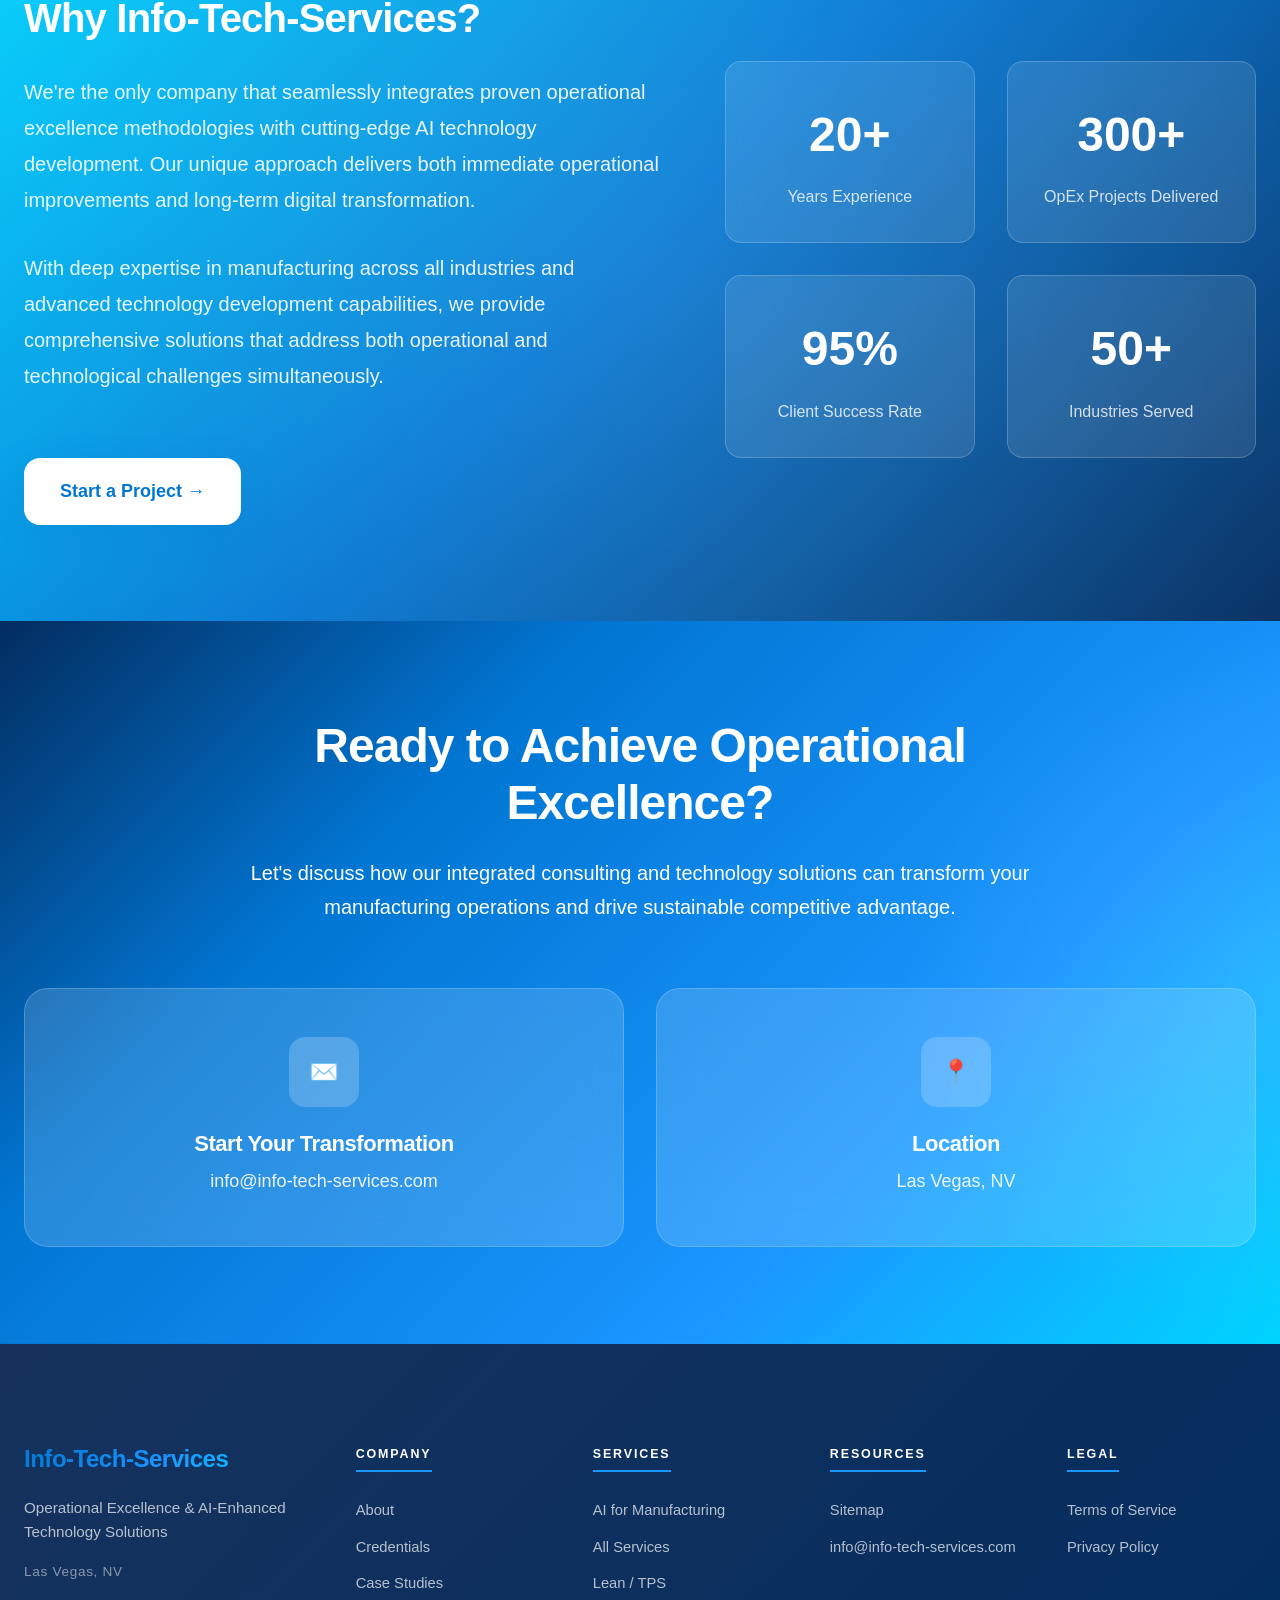
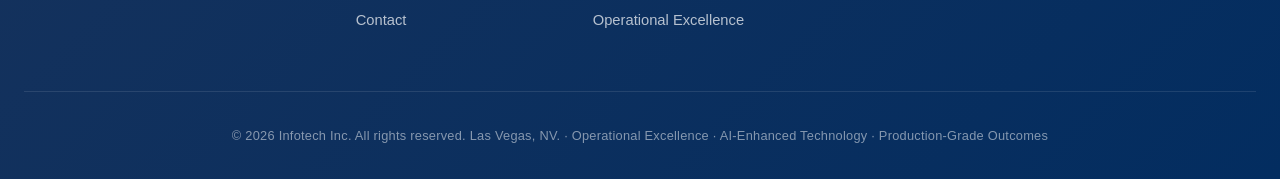
==== commit 33e002e8: "index.html: trust-bar — public agencies -> the public sector" ====
--- a/index.html
+++ b/index.html
@@ -1550,7 +1550,7 @@
     <section class="trust-bar">
         <div class="container">
             <div class="trust-content">
-                <p>Trusted across the entire value chain — manufacturers, distributors, retailers, utilities, and public agencies</p>
+                <p>Trusted across the entire value chain — manufacturers, distributors, retailers, utilities, and the public sector</p>
                 <div class="trust-categories">
                     <div class="category-dropdown">
                         <button class="category-button" onclick="toggleDropdown('heavy-manufacturing')" data-dropdown="heavy-manufacturing">
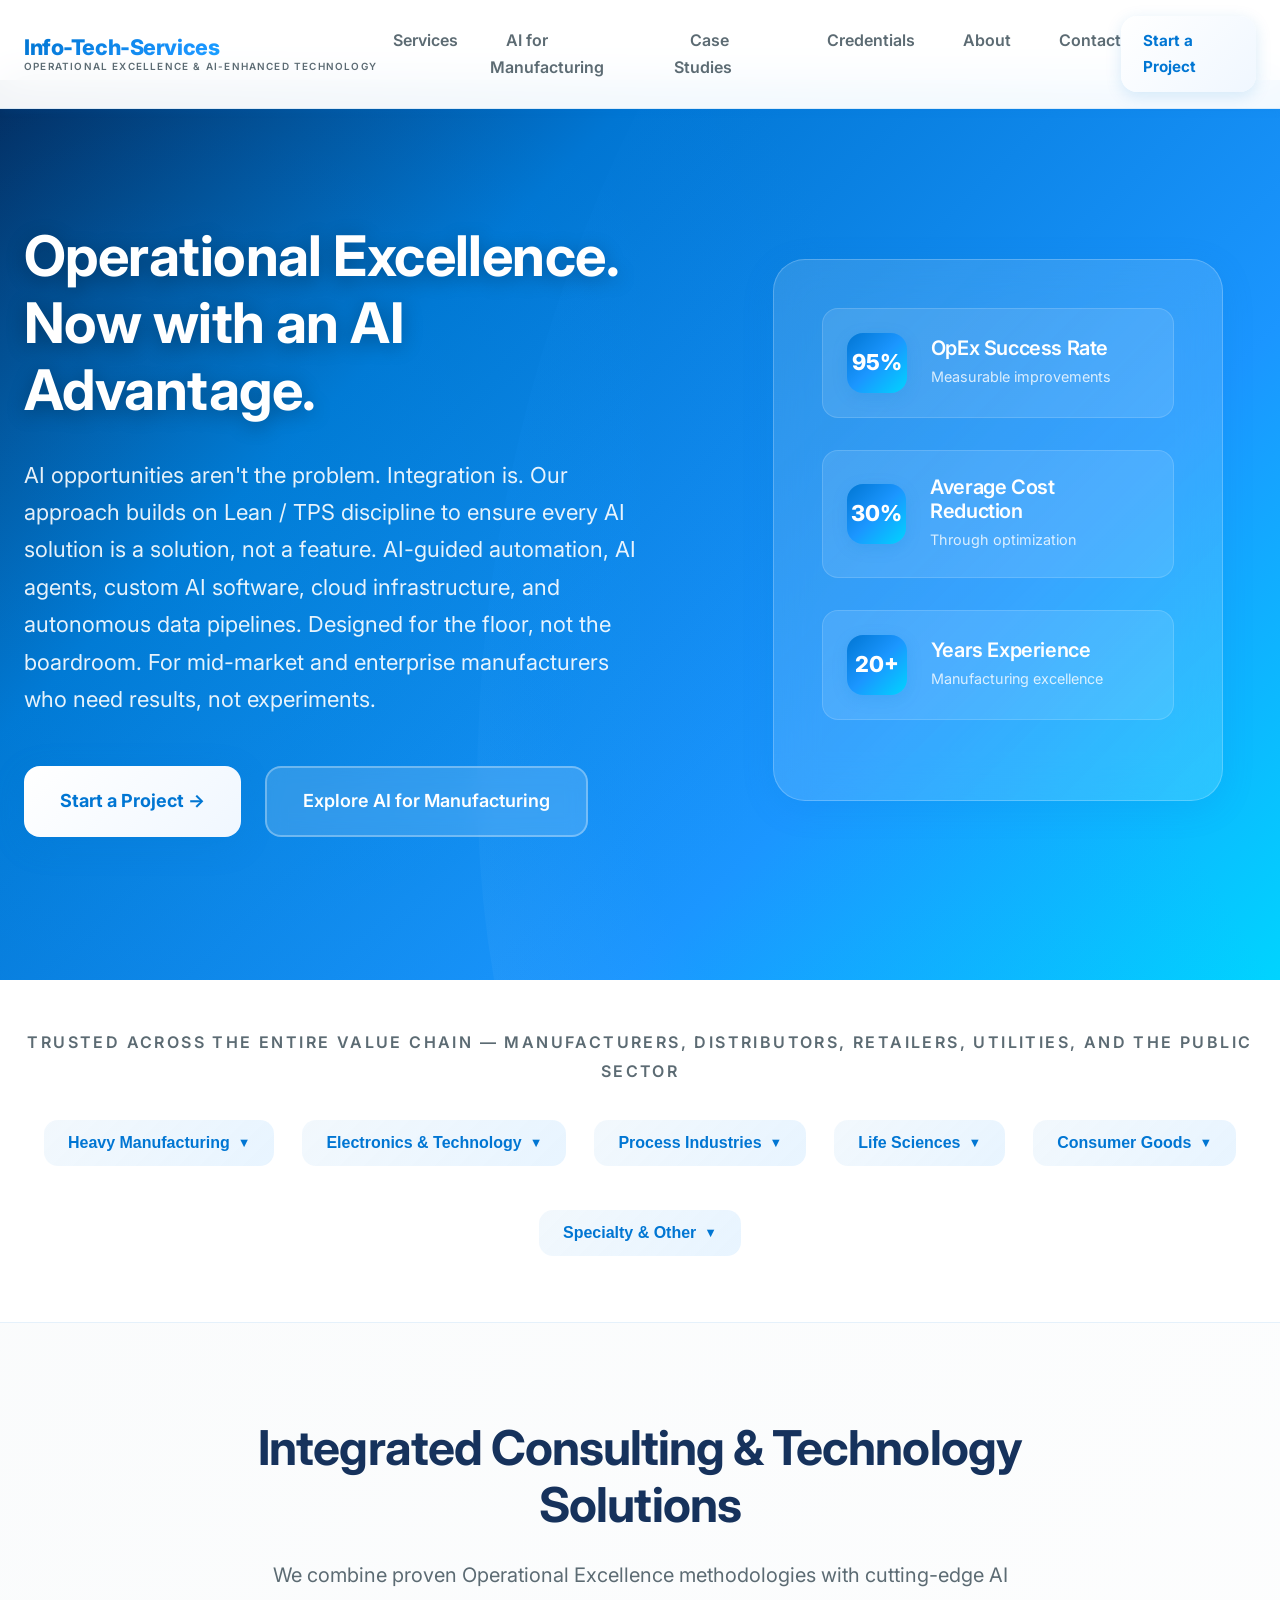
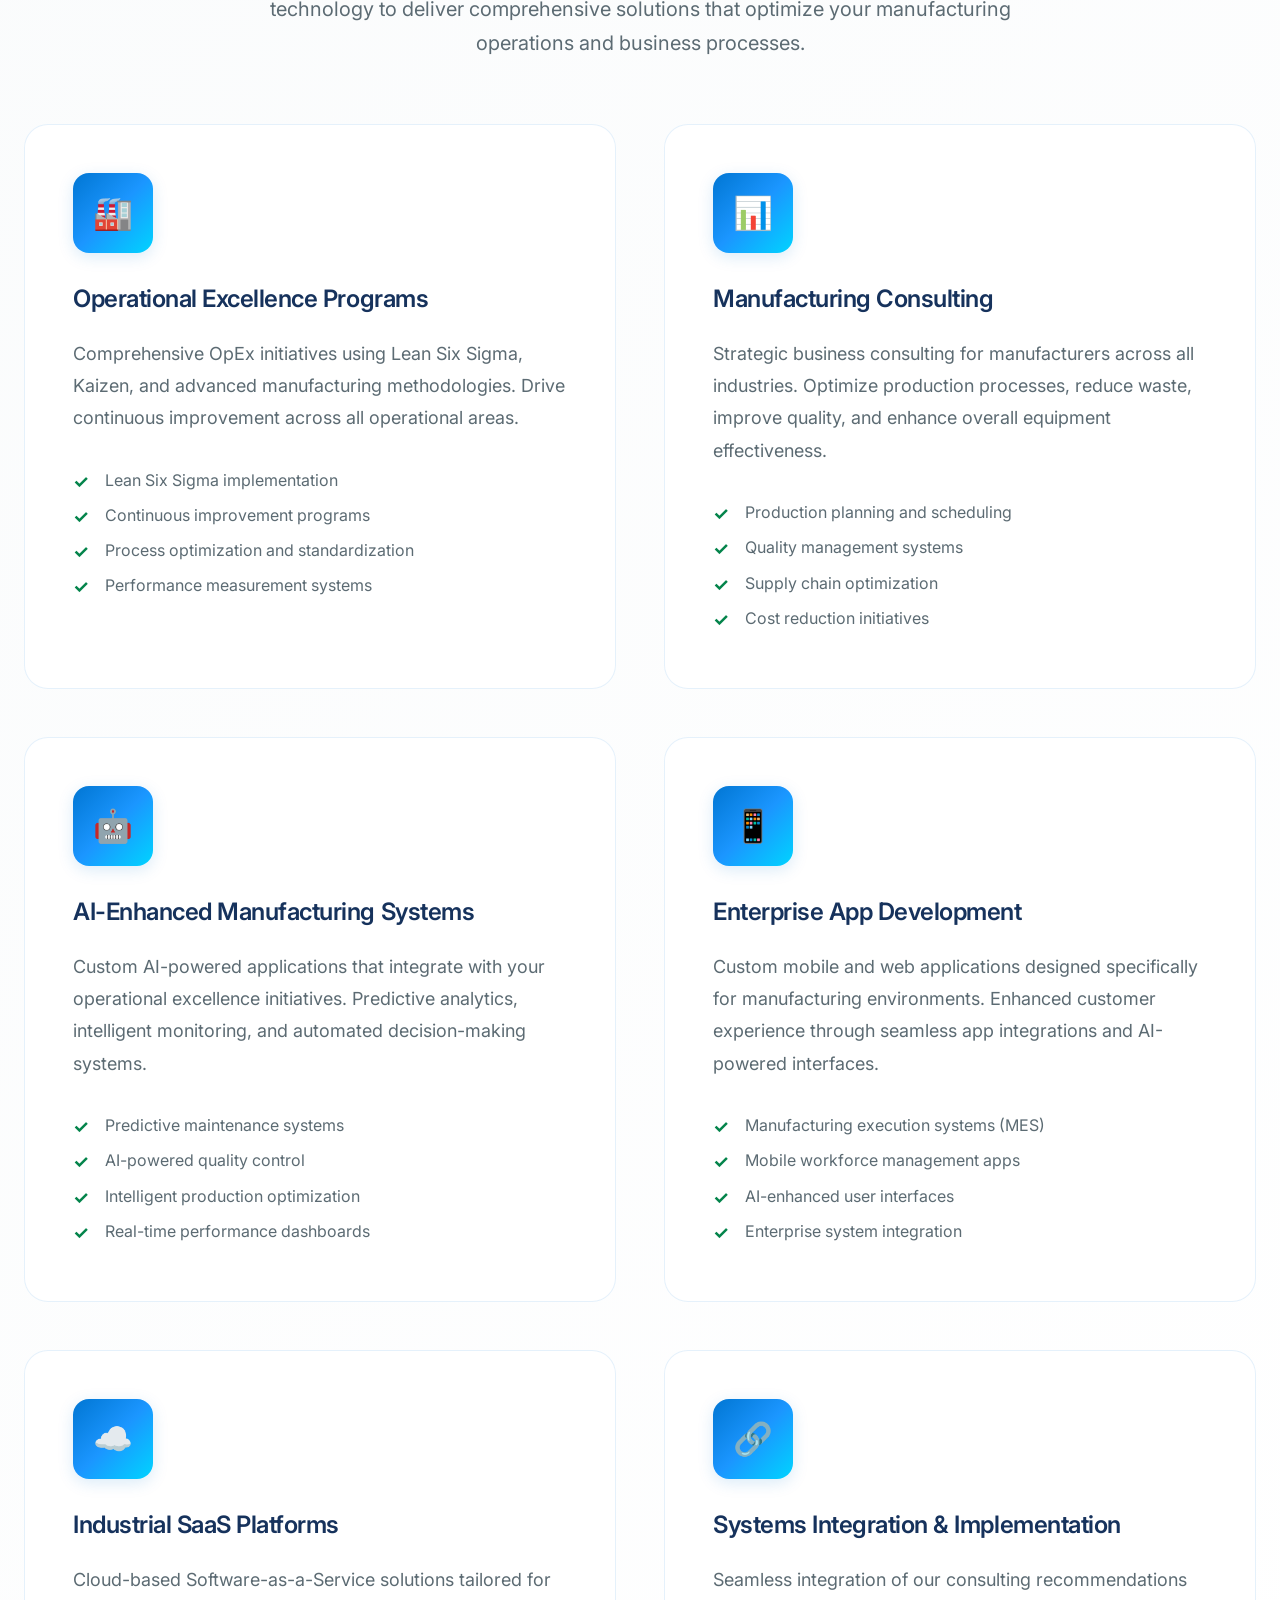
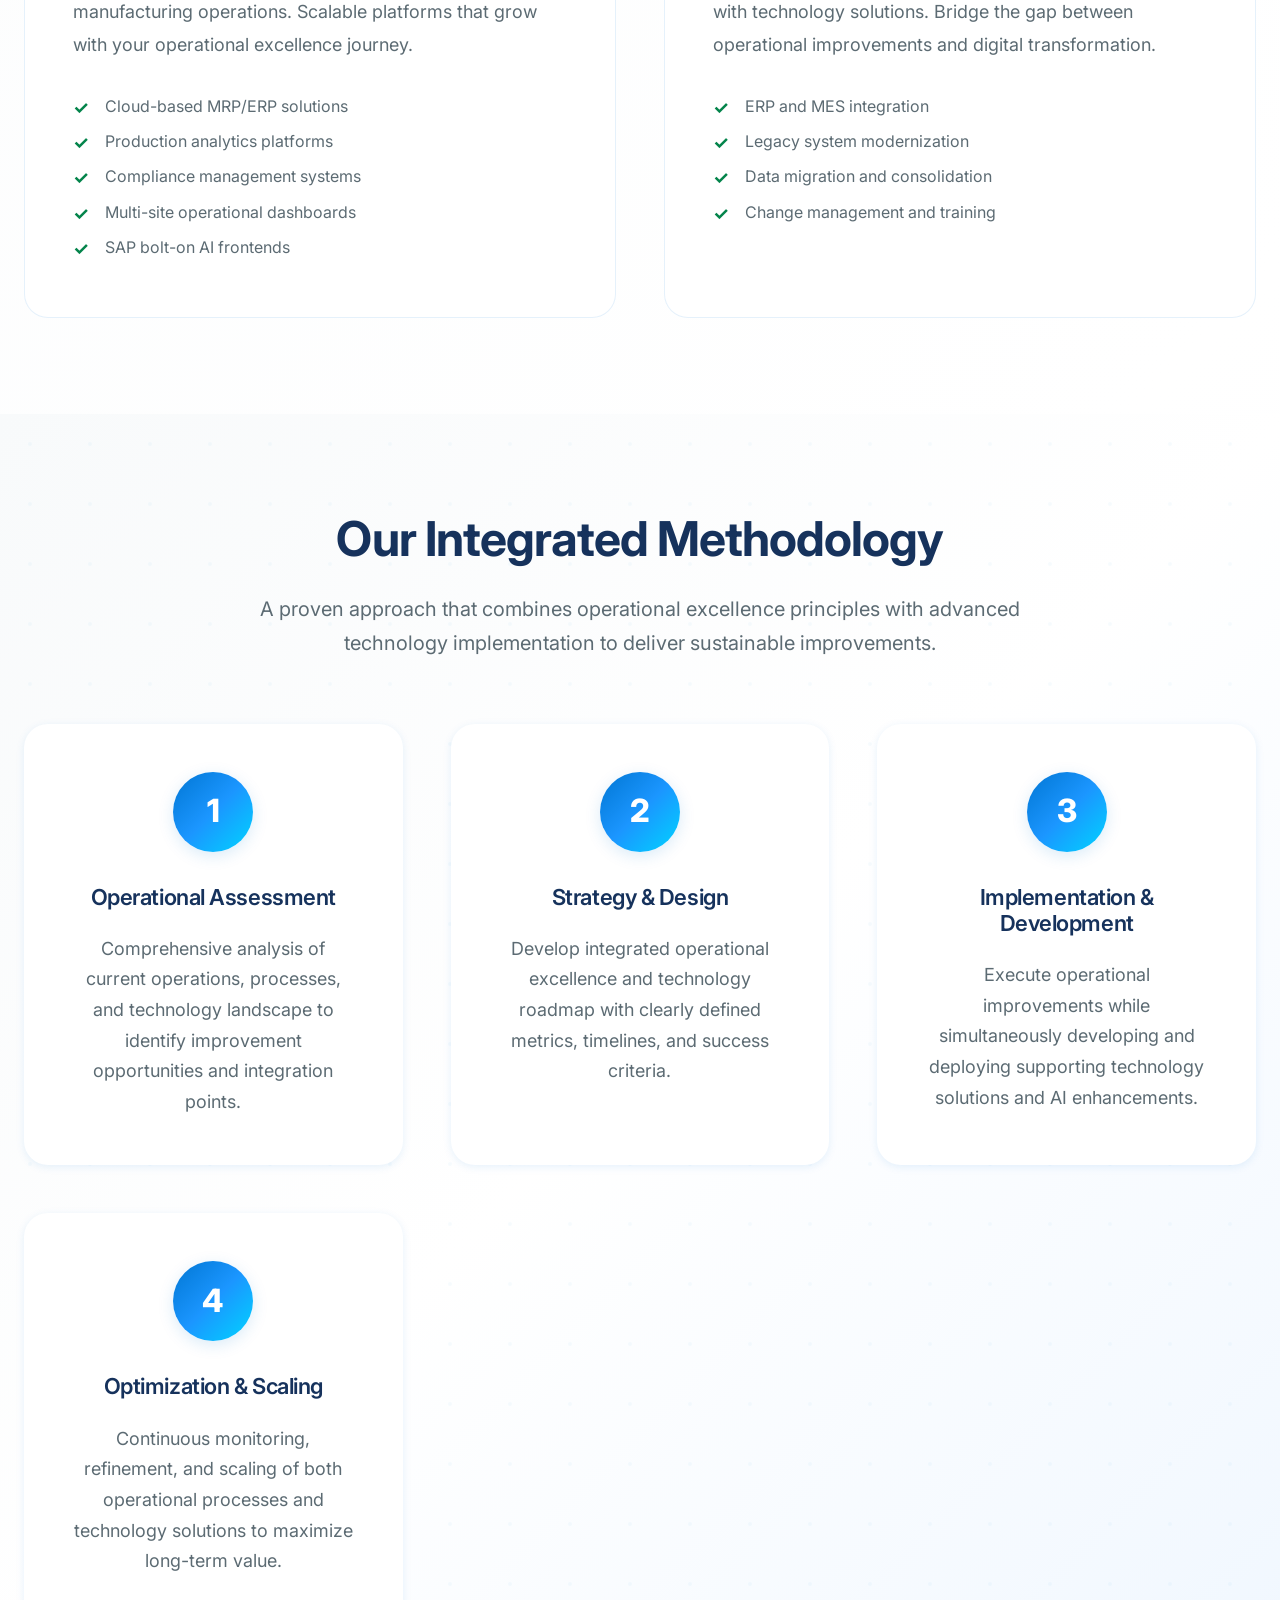
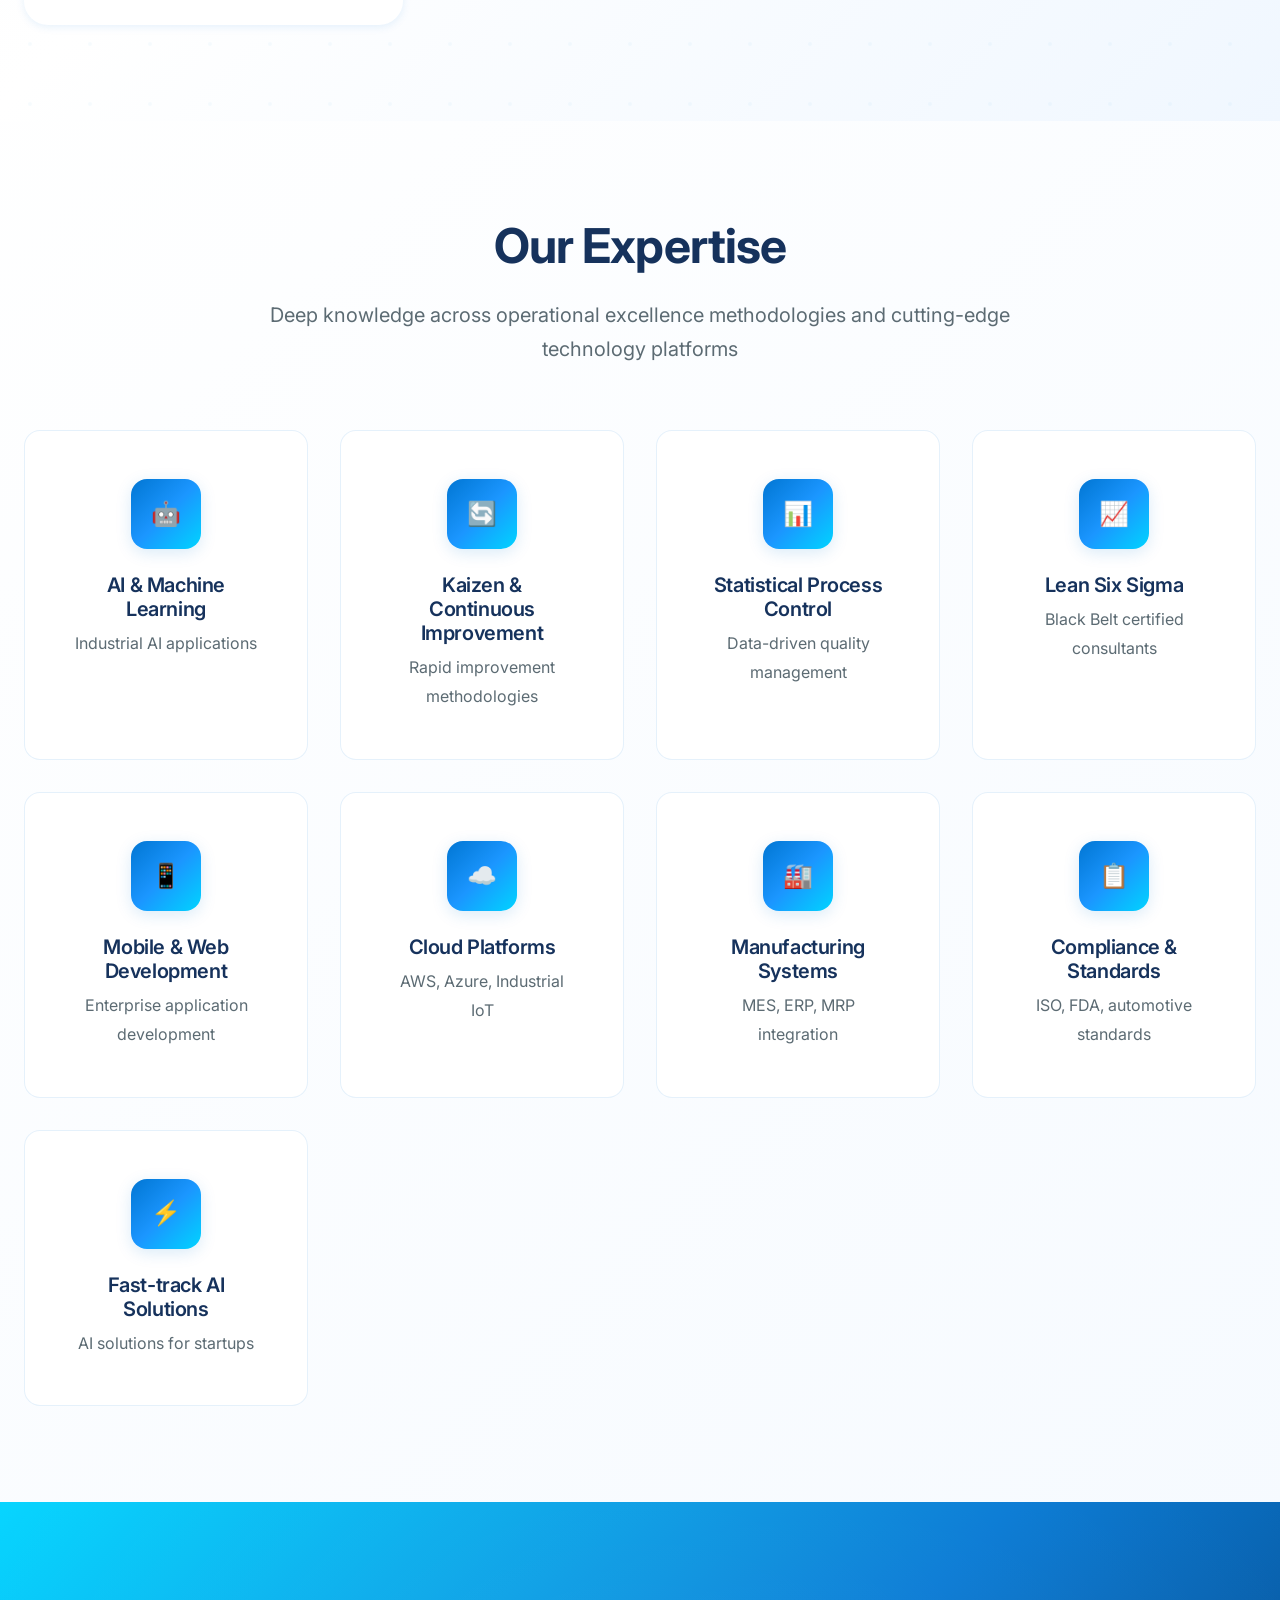
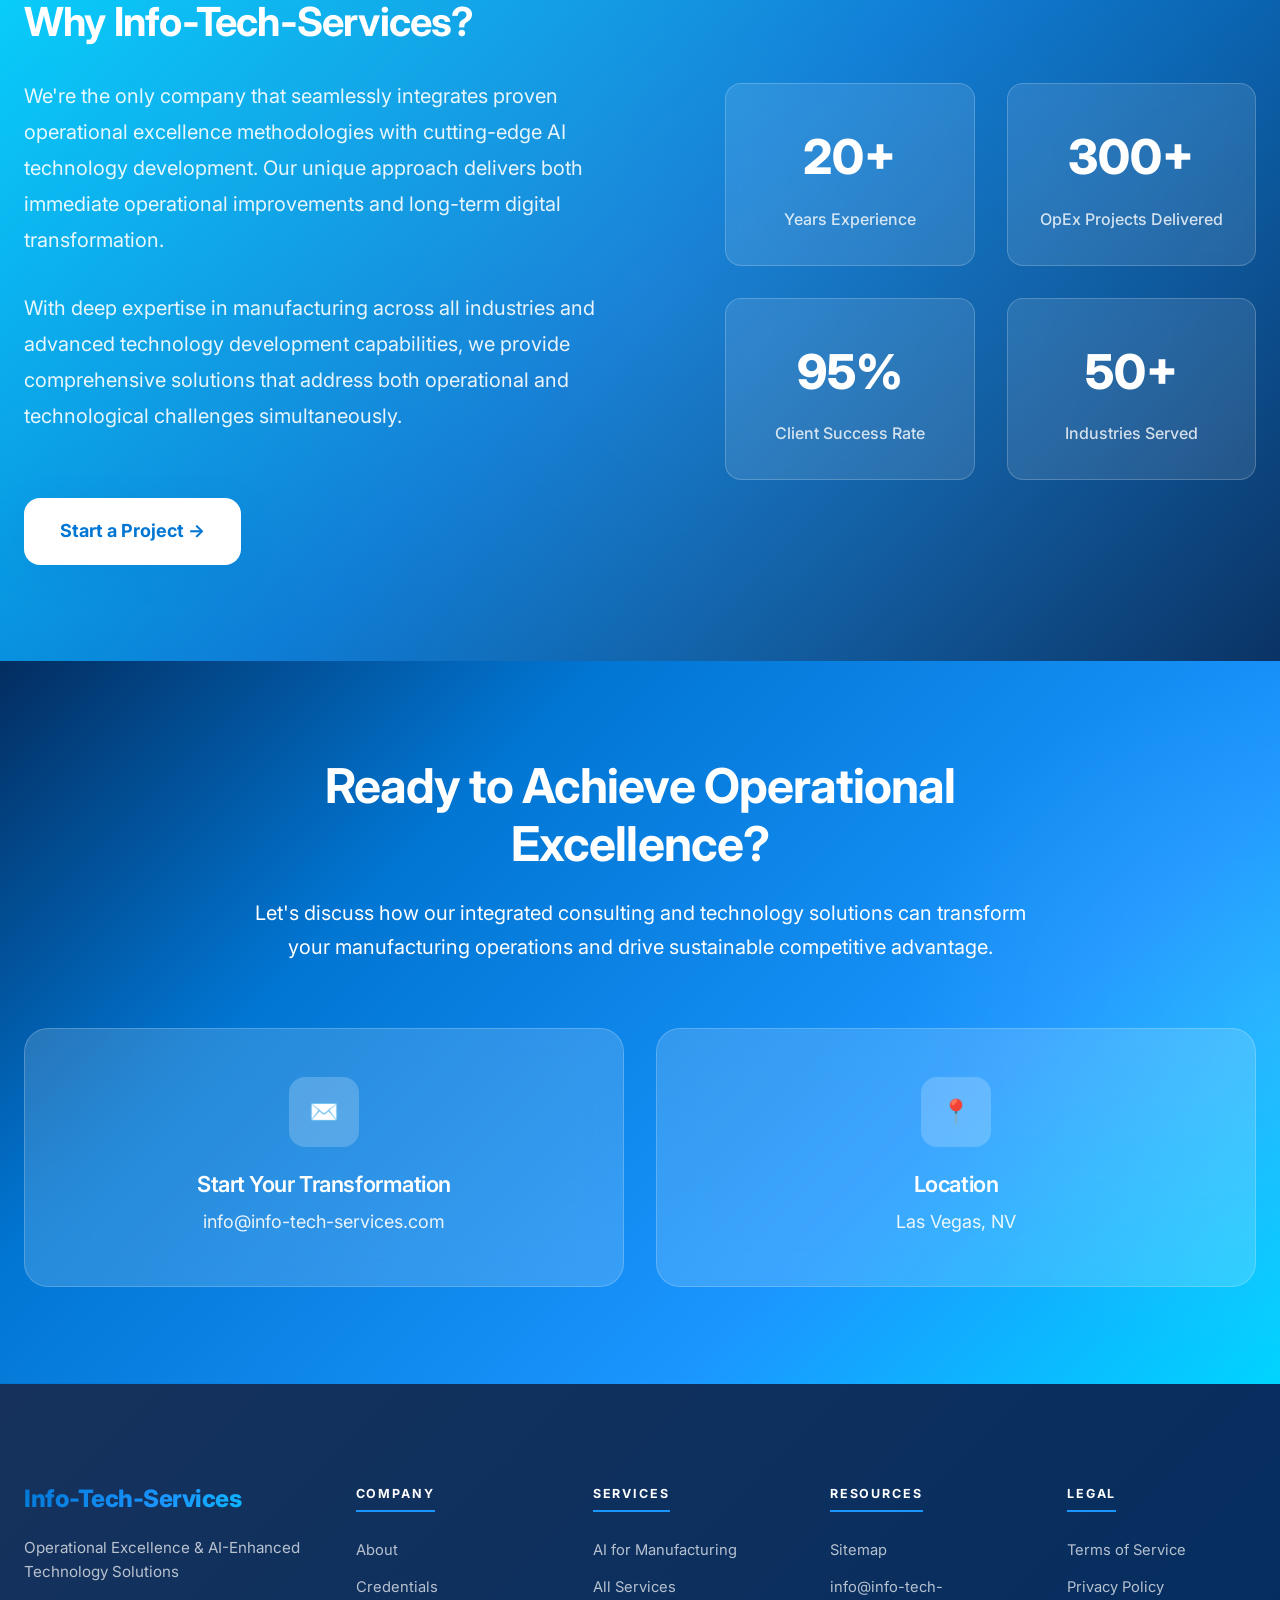
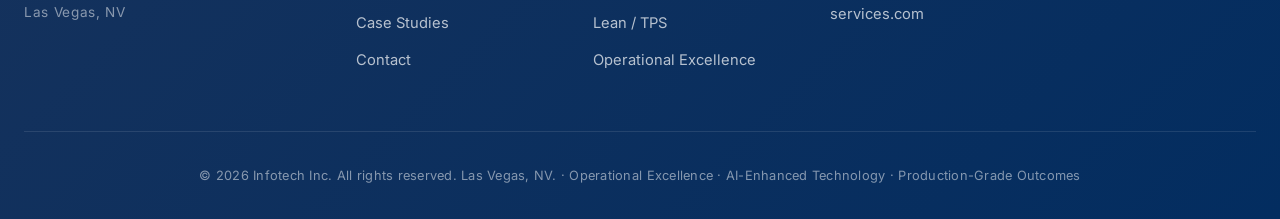
==== commit b844092a: "SEO 100%: add 1200x630 OG image, theme-color, apple-touch-icon, og:image dimensions+alt, preload Int" ====
--- a/index.html
+++ b/index.html
@@ -8,19 +8,28 @@
     <meta name="keywords" content="AI for manufacturing consulting, operational excellence consulting, Lean Manufacturing consulting, Toyota Production System consultant, Lean Six Sigma consulting, TPM consulting, manufacturing consulting firm, management consulting, operations consulting, maintenance consulting, AI automation and agents for manufacturing, custom manufacturing software development, cloud architecture and migration, data engineering and analytics, business intelligence implementation, MRP ERP MES implementation, process automation consulting, managed IT services, digital transformation, enterprise technology solutions, cybersecurity services, AI-enhanced business technology, Info-Tech-Services AI for manufacturing consulting, Info-Tech-Services AI automation, Infotech Inc">
     <meta name="robots" content="index, follow, max-image-preview:large, max-snippet:-1, max-video-preview:-1">
     <meta name="author" content="Infotech Inc.">
+    <meta name="theme-color" content="#0176d3">
     <link rel="canonical" href="https://info-tech-services.com/">
     <link rel="icon" type="image/svg+xml" href="/favicon.svg">
+    <link rel="apple-touch-icon" href="/favicon.svg">
+    <link rel="preconnect" href="https://fonts.googleapis.com">
+    <link rel="preconnect" href="https://fonts.gstatic.com" crossorigin>
+    <link rel="stylesheet" href="https://fonts.googleapis.com/css2?family=Inter:wght@300;400;500;600;700;800;900&display=swap">
     <meta property="og:type" content="website">
     <meta property="og:url" content="https://info-tech-services.com/">
     <meta property="og:title" content="AI for Manufacturing & OpEx Consulting | Info-Tech-Services">
     <meta property="og:description" content="AI for Manufacturing, Toyota Production System & operational excellence consulting. Production-grade outcomes for mid-market and enterprise manufacturers.">
-    <meta property="og:image" content="https://info-tech-services.com/favicon.svg">
+    <meta property="og:image" content="https://info-tech-services.com/assets/og-image.svg">
+    <meta property="og:image:width" content="1200">
+    <meta property="og:image:height" content="630">
+    <meta property="og:image:alt" content="Info-Tech-Services — Operational Excellence & AI-Enhanced Technology">
     <meta property="og:site_name" content="Info-Tech-Services">
     <meta property="og:locale" content="en_US">
     <meta name="twitter:card" content="summary_large_image">
     <meta name="twitter:title" content="AI for Manufacturing & OpEx Consulting | Info-Tech-Services">
     <meta name="twitter:description" content="AI for Manufacturing, Toyota Production System & operational excellence consulting. Production-grade outcomes for mid-market and enterprise manufacturers.">
-    <meta name="twitter:image" content="https://info-tech-services.com/favicon.svg">
+    <meta name="twitter:image" content="https://info-tech-services.com/assets/og-image.svg">
+    <meta name="twitter:image:alt" content="Info-Tech-Services — Operational Excellence & AI-Enhanced Technology">
     <script type="application/ld+json">{"@context":"https://schema.org","@type":"Organization","name":"Info-Tech-Services","legalName":"Infotech Inc.","url":"https://info-tech-services.com","logo":"https://info-tech-services.com/favicon.svg","email":"info@info-tech-services.com","address":{"@type":"PostalAddress","addressLocality":"Las Vegas","addressRegion":"NV","addressCountry":"US"},"description":"Operational excellence and AI-enhanced technology consulting for mid-market and enterprise manufacturers."}</script>
     <script type="application/ld+json">{"@context":"https://schema.org","@type":"WebSite","name":"Info-Tech-Services","url":"https://info-tech-services.com"}</script>
     <script type="application/ld+json">{"@context":"https://schema.org","@type":"LocalBusiness","name":"Info-Tech-Services","legalName":"Infotech Inc.","url":"https://info-tech-services.com","email":"info@info-tech-services.com","address":{"@type":"PostalAddress","addressLocality":"Las Vegas","addressRegion":"NV","addressCountry":"US"}}</script>
@@ -103,9 +112,6 @@
             --transition-bounce: 0.4s cubic-bezier(0.68, -0.55, 0.265, 1.55);
         }
 
-        /* Import Google Fonts */
-        @import url('https://fonts.googleapis.com/css2?family=Inter:wght@300;400;500;600;700;800;900&display=swap');
-
         html {
             scroll-behavior: smooth;
             font-size: 16px;
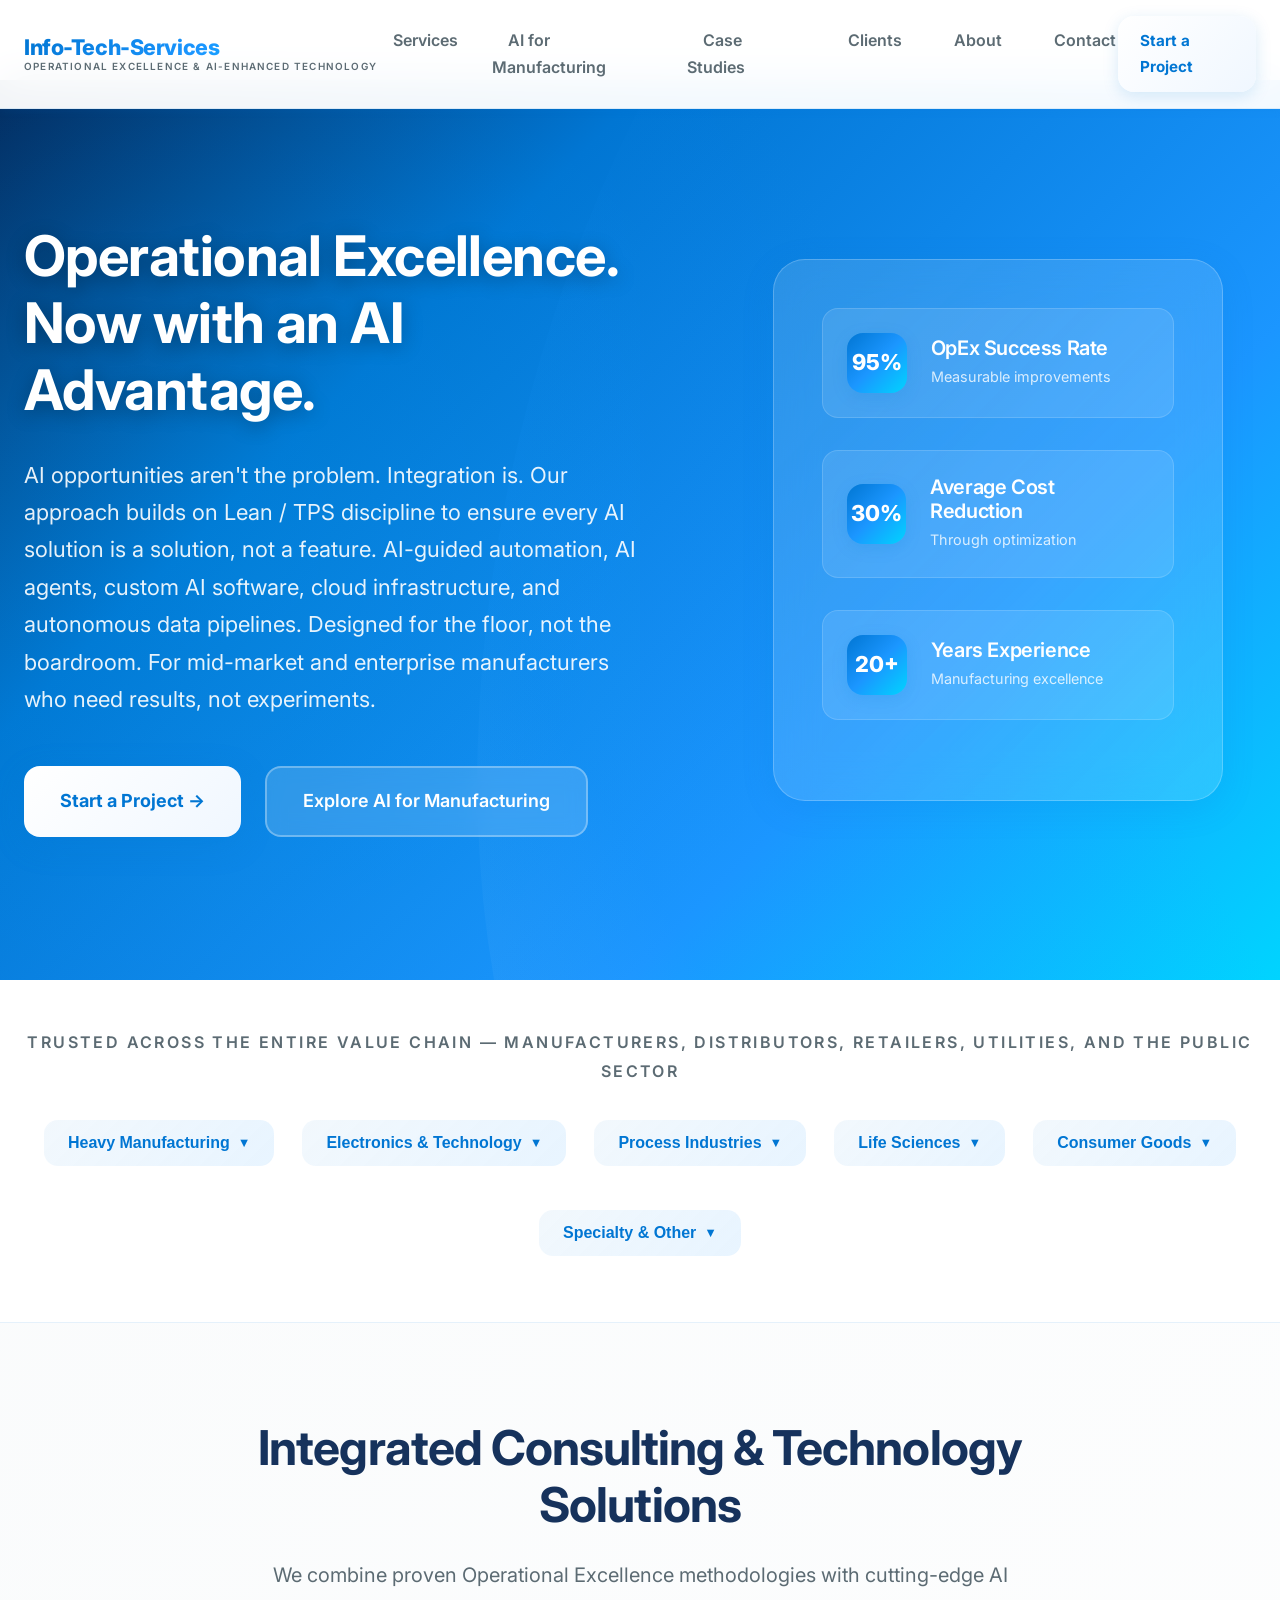
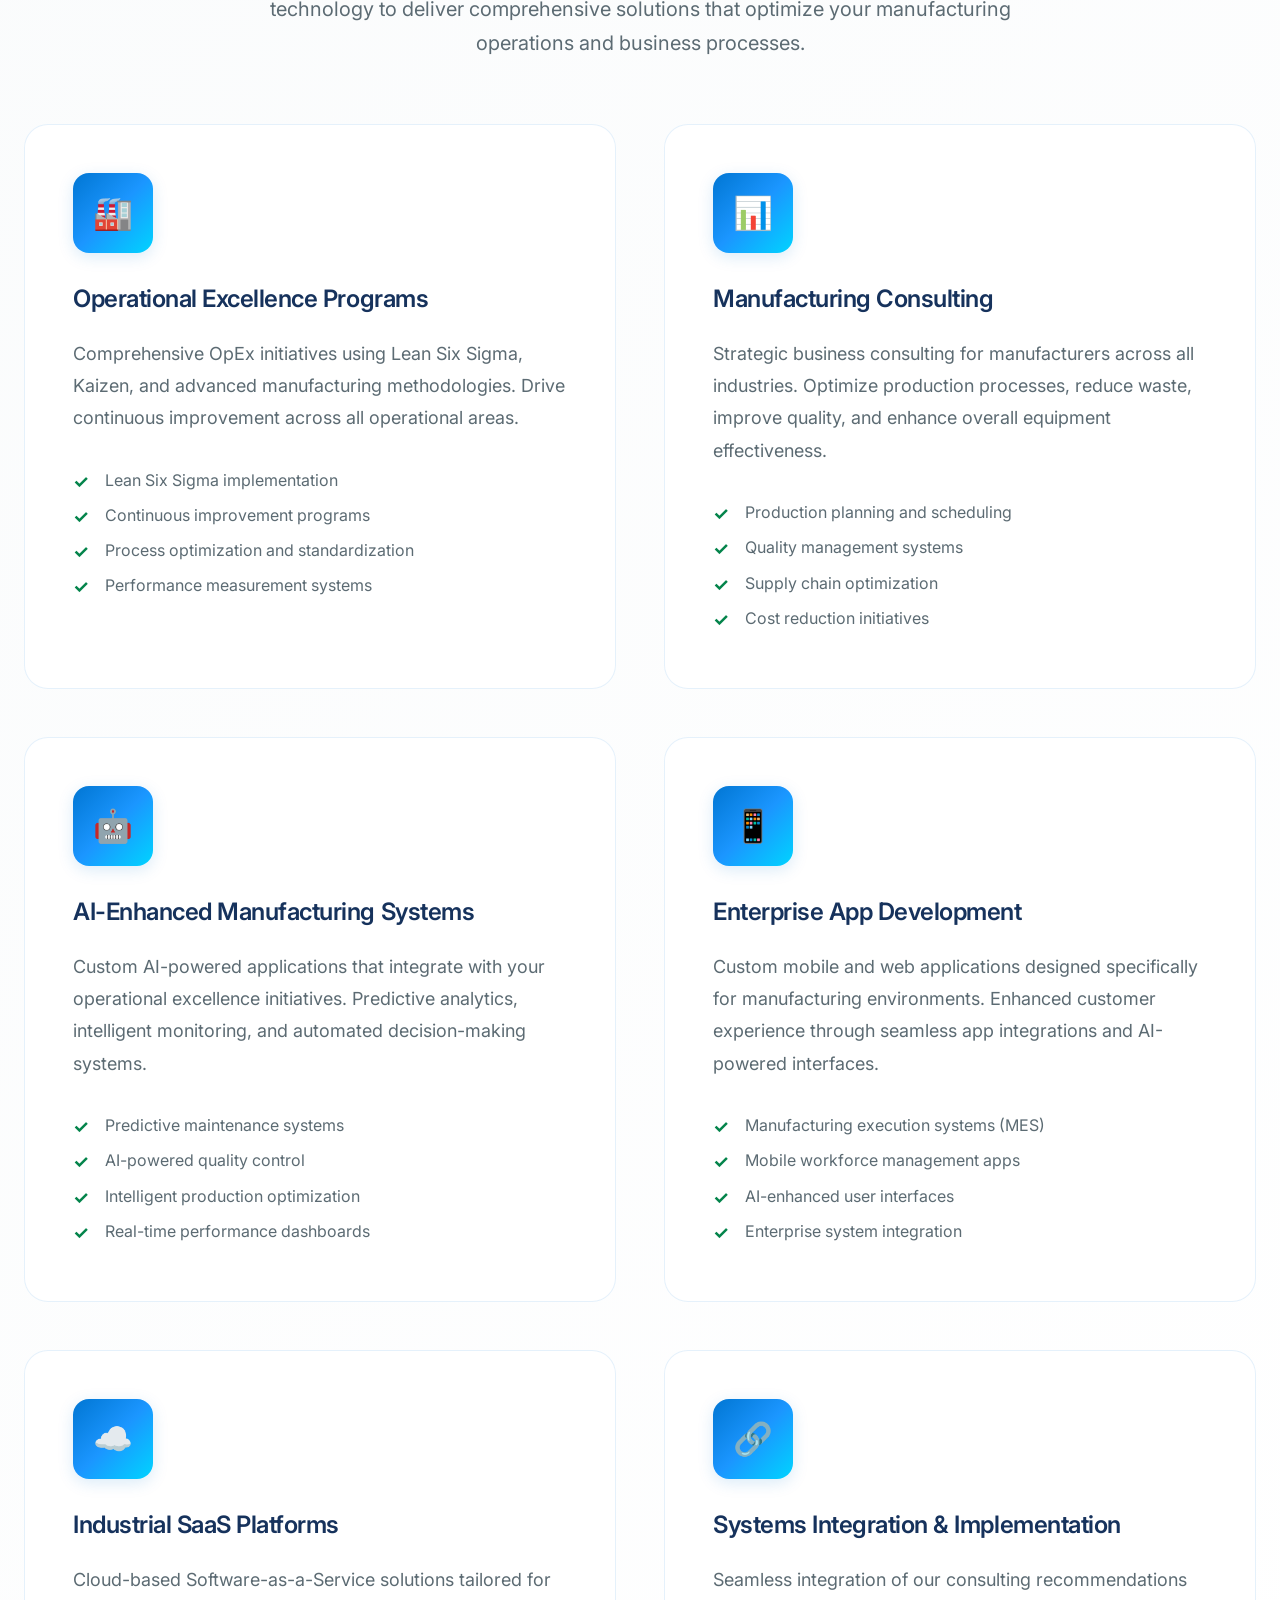
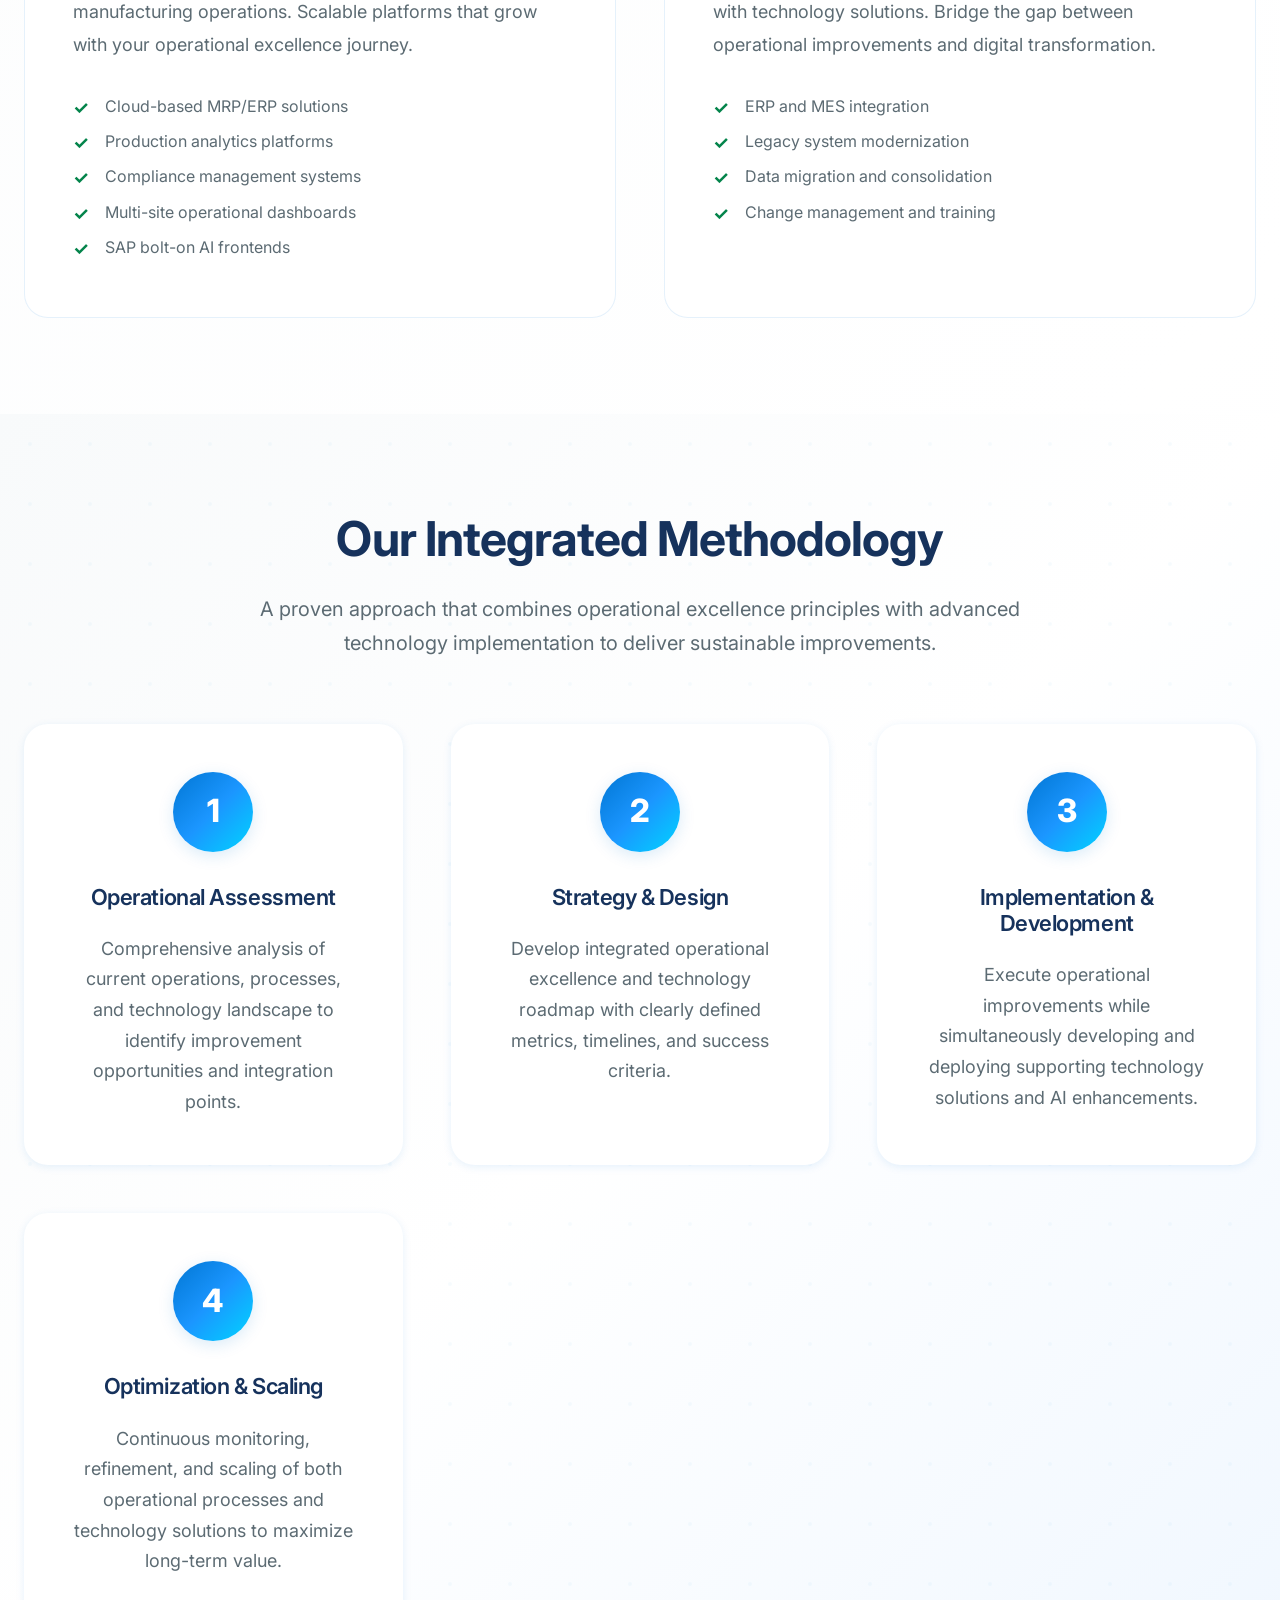
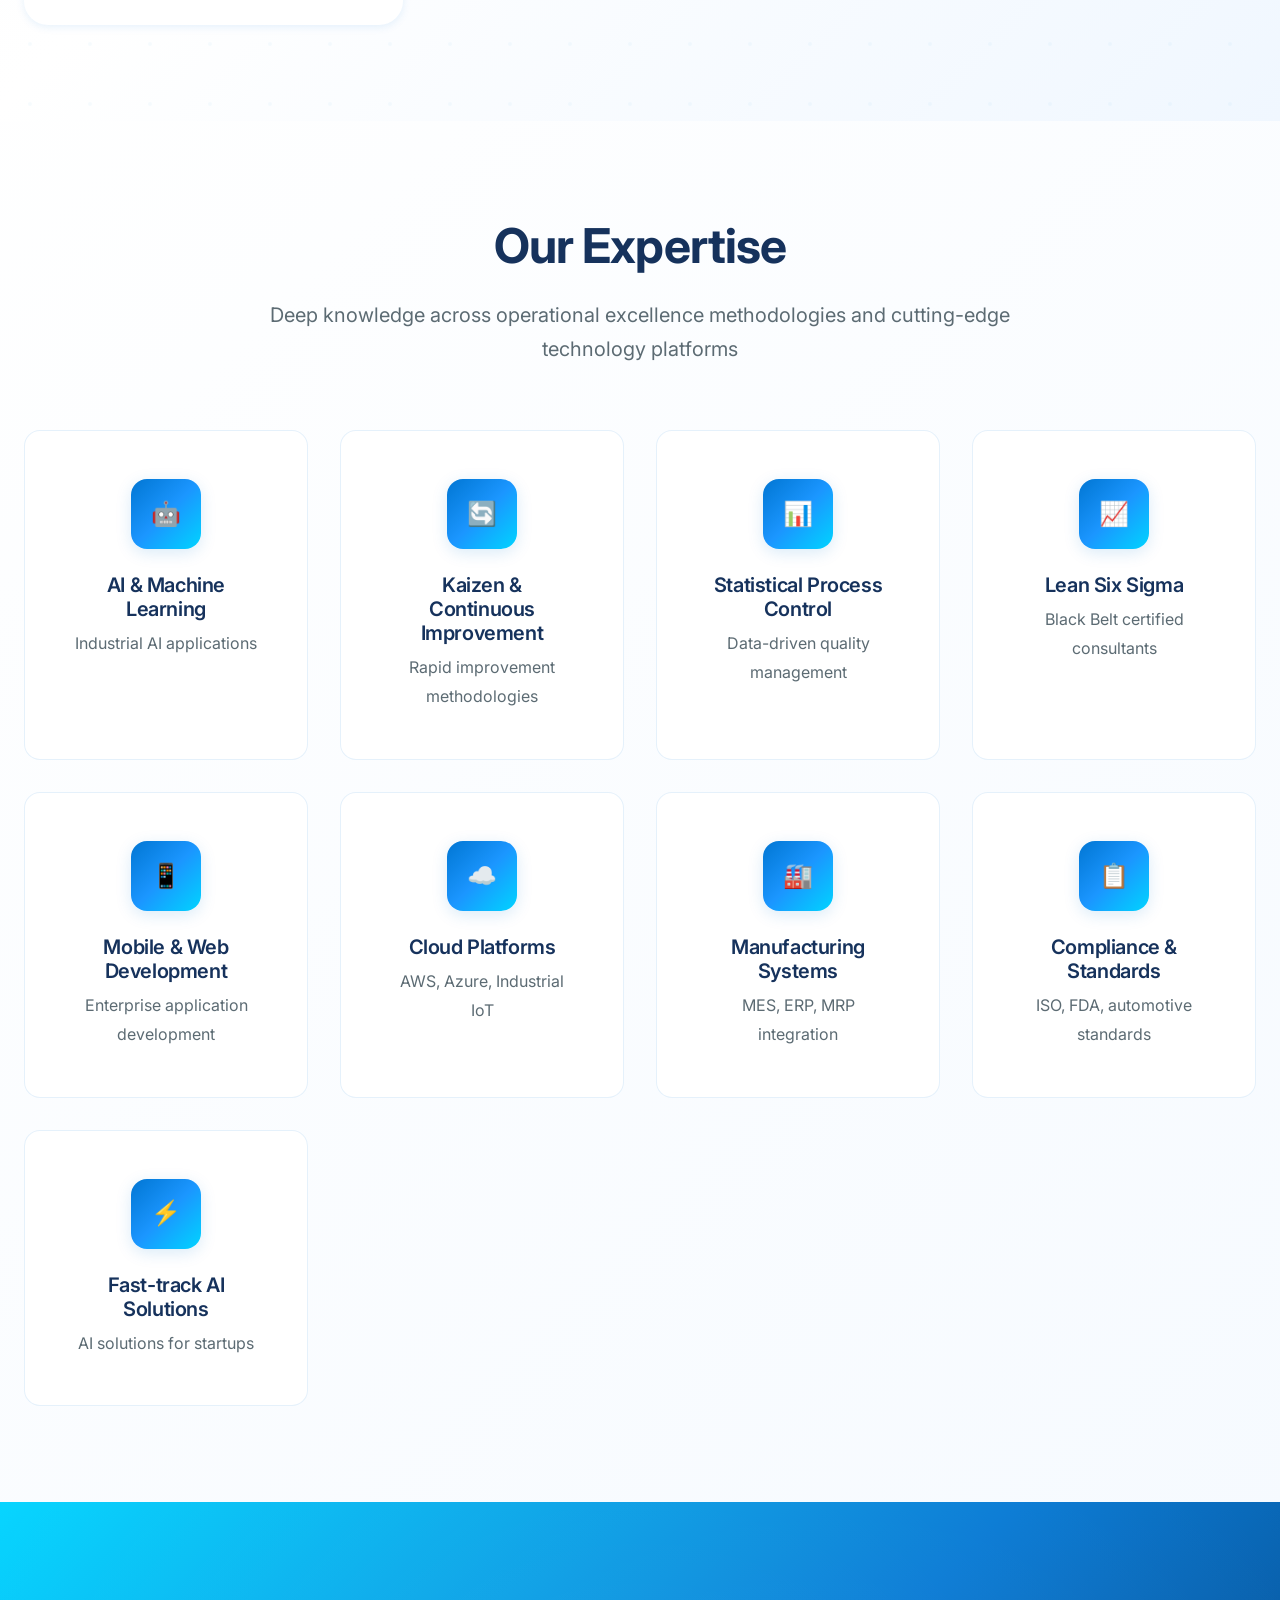
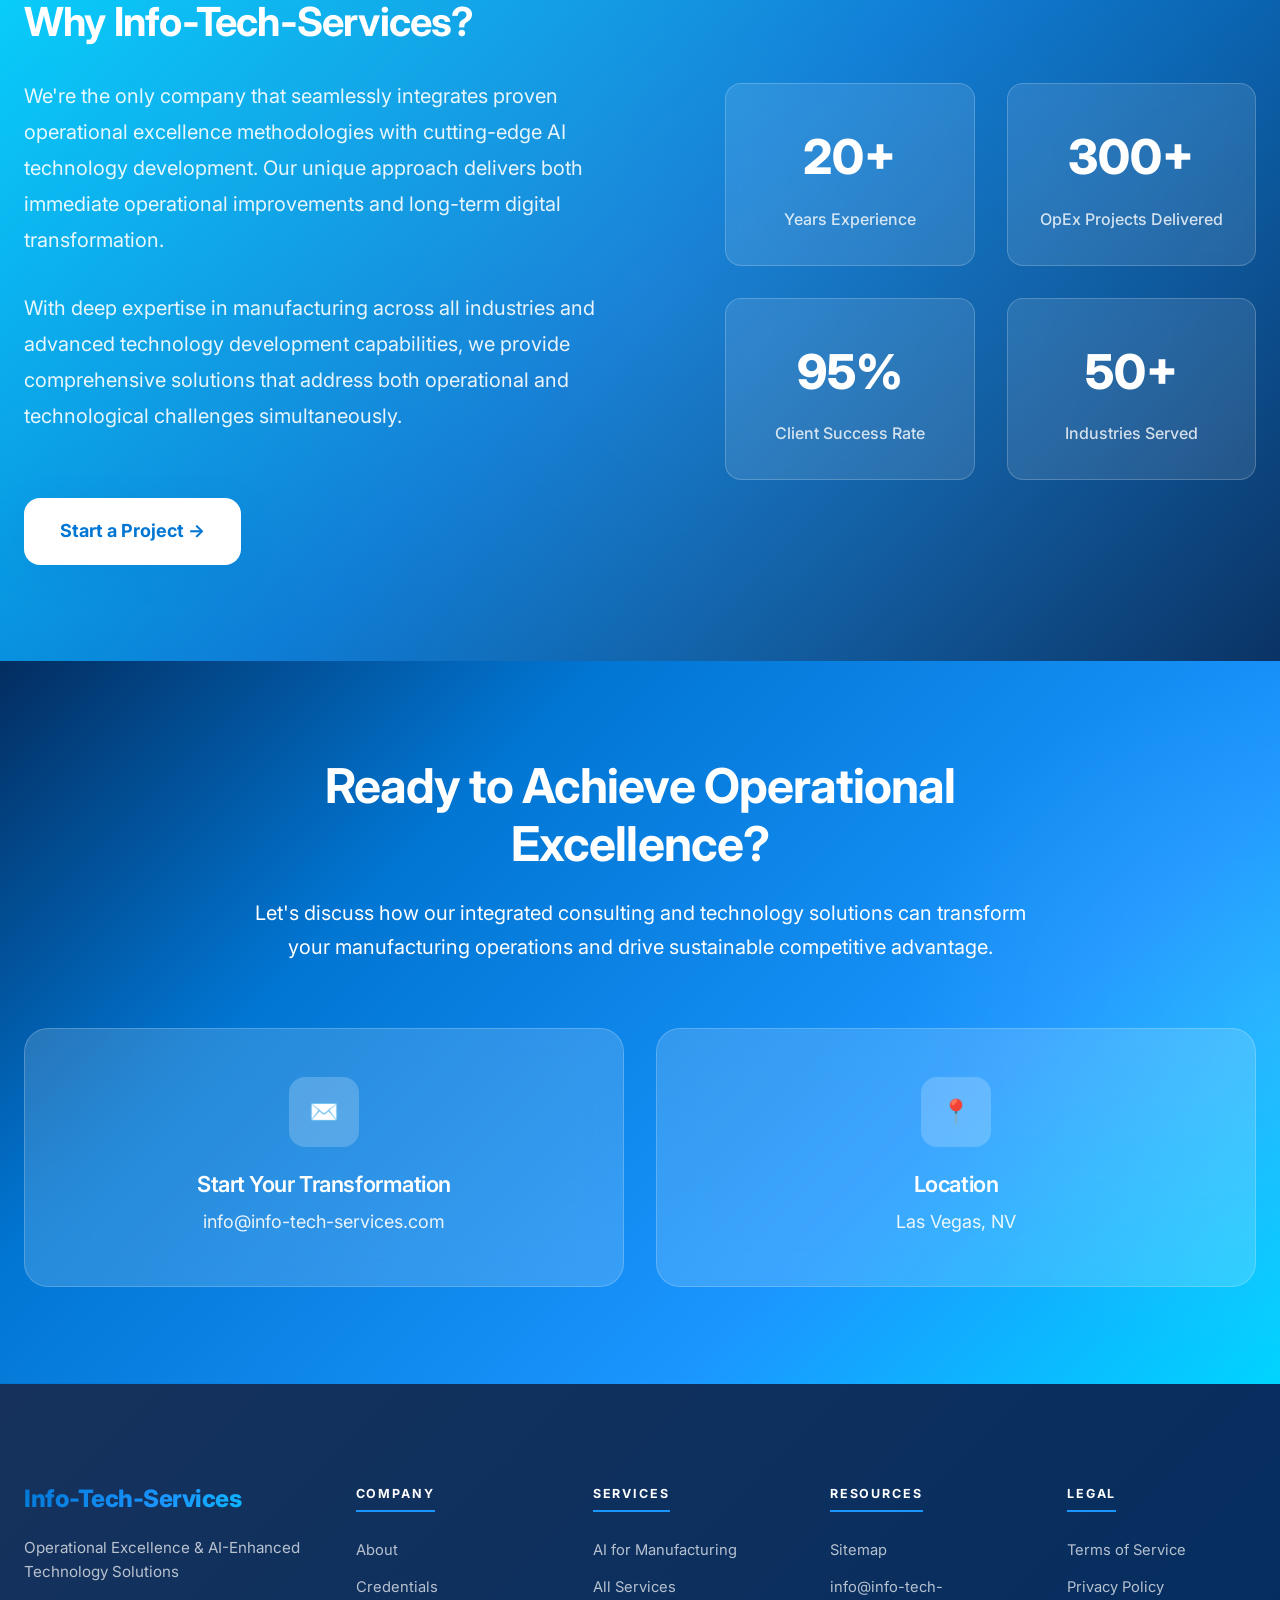
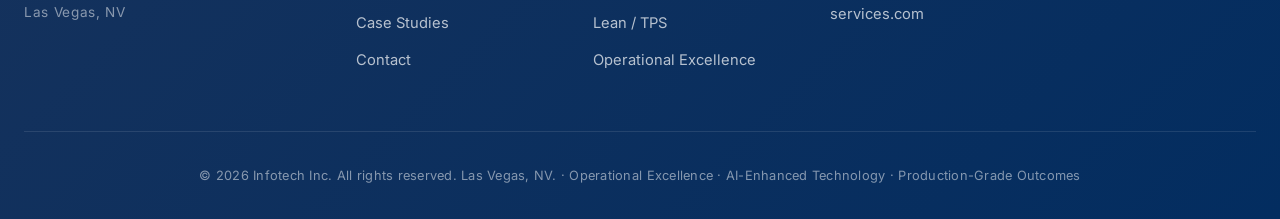
==== commit a3aab1d4: "nav: rename "Credentials" link to "Clients" across all pages Co-Authored-By: Claude Opus 4.7 (1M con" ====
--- a/index.html
+++ b/index.html
@@ -1504,7 +1504,7 @@
                 <li><a href="/services.html">Services</a></li>
                 <li><a href="/ai-for-manufacturing.html">AI for Manufacturing</a></li>
                 <li><a href="/case-study.html">Case Studies</a></li>
-                <li><a href="/credentials.html">Credentials</a></li>
+                <li><a href="/credentials.html">Clients</a></li>
                 <li><a href="/about.html">About</a></li>
                 <li><a href="/contact.html">Contact</a></li>
             </ul>
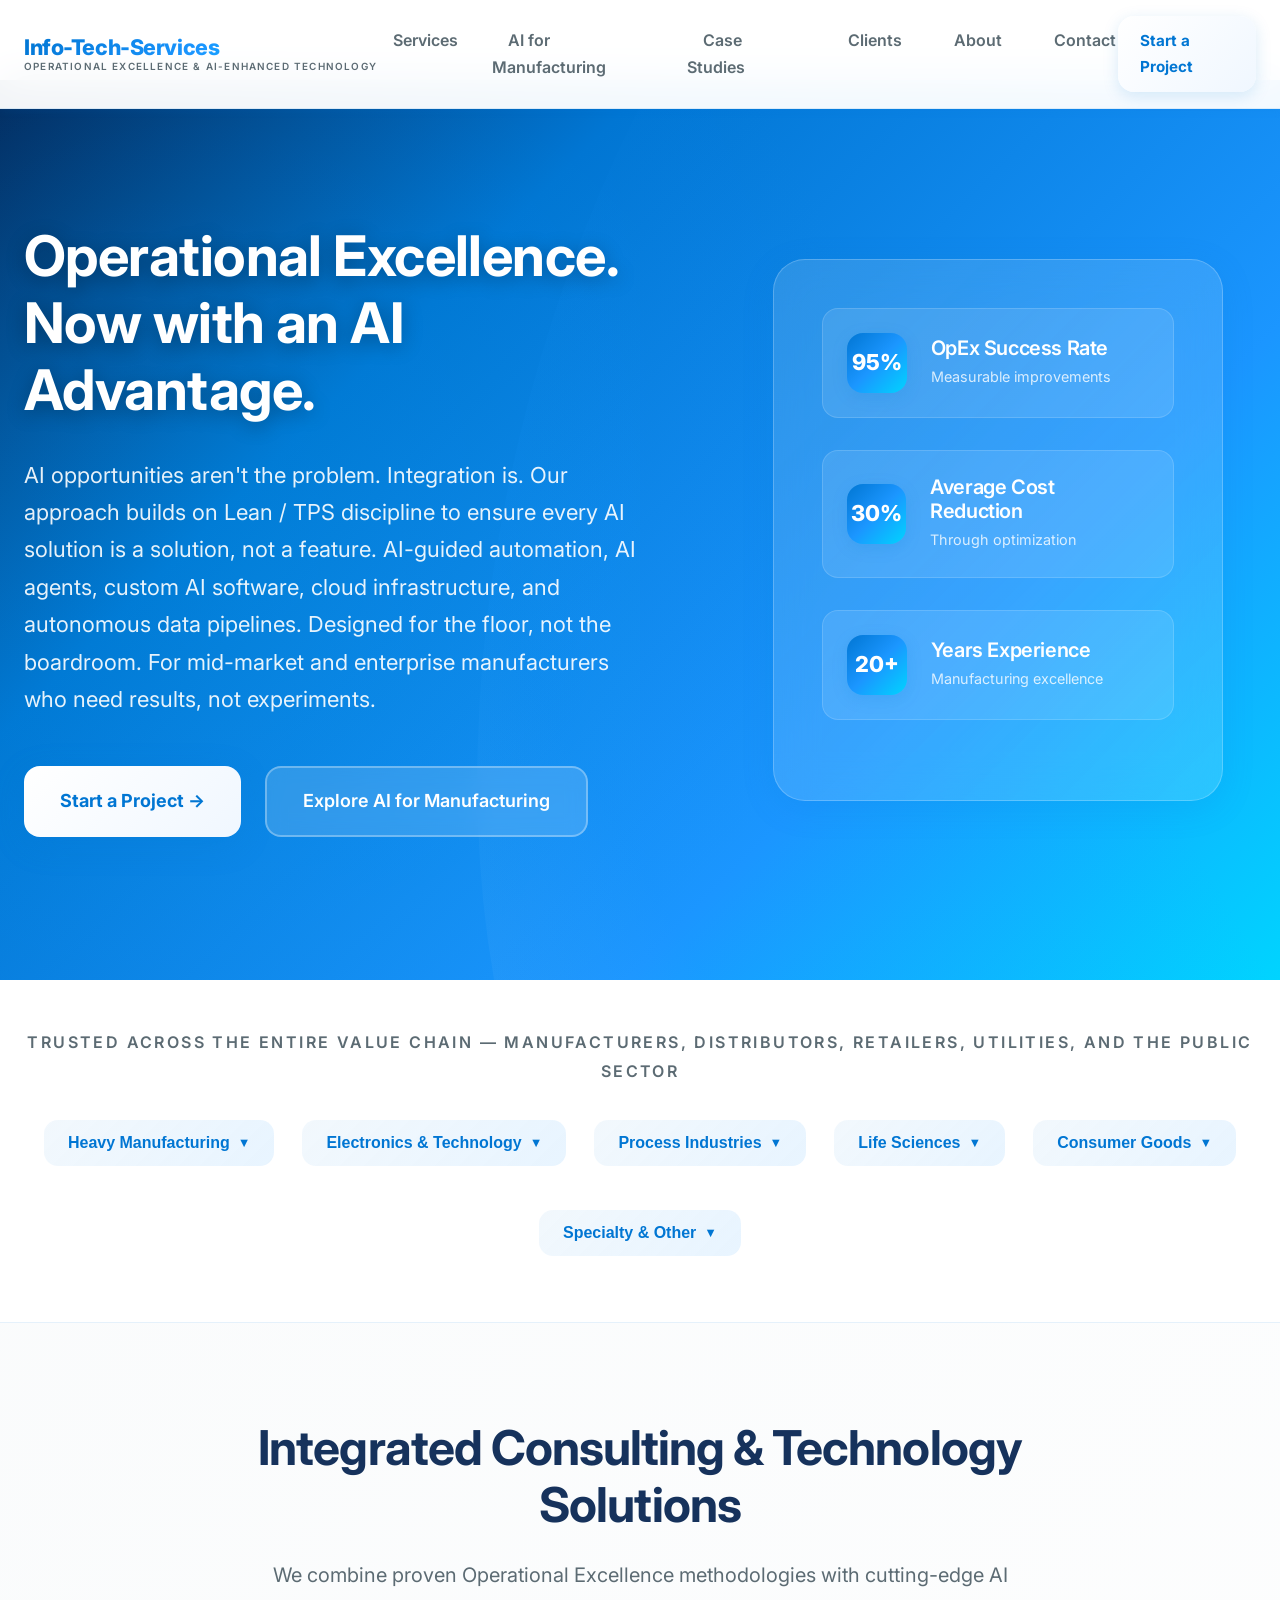
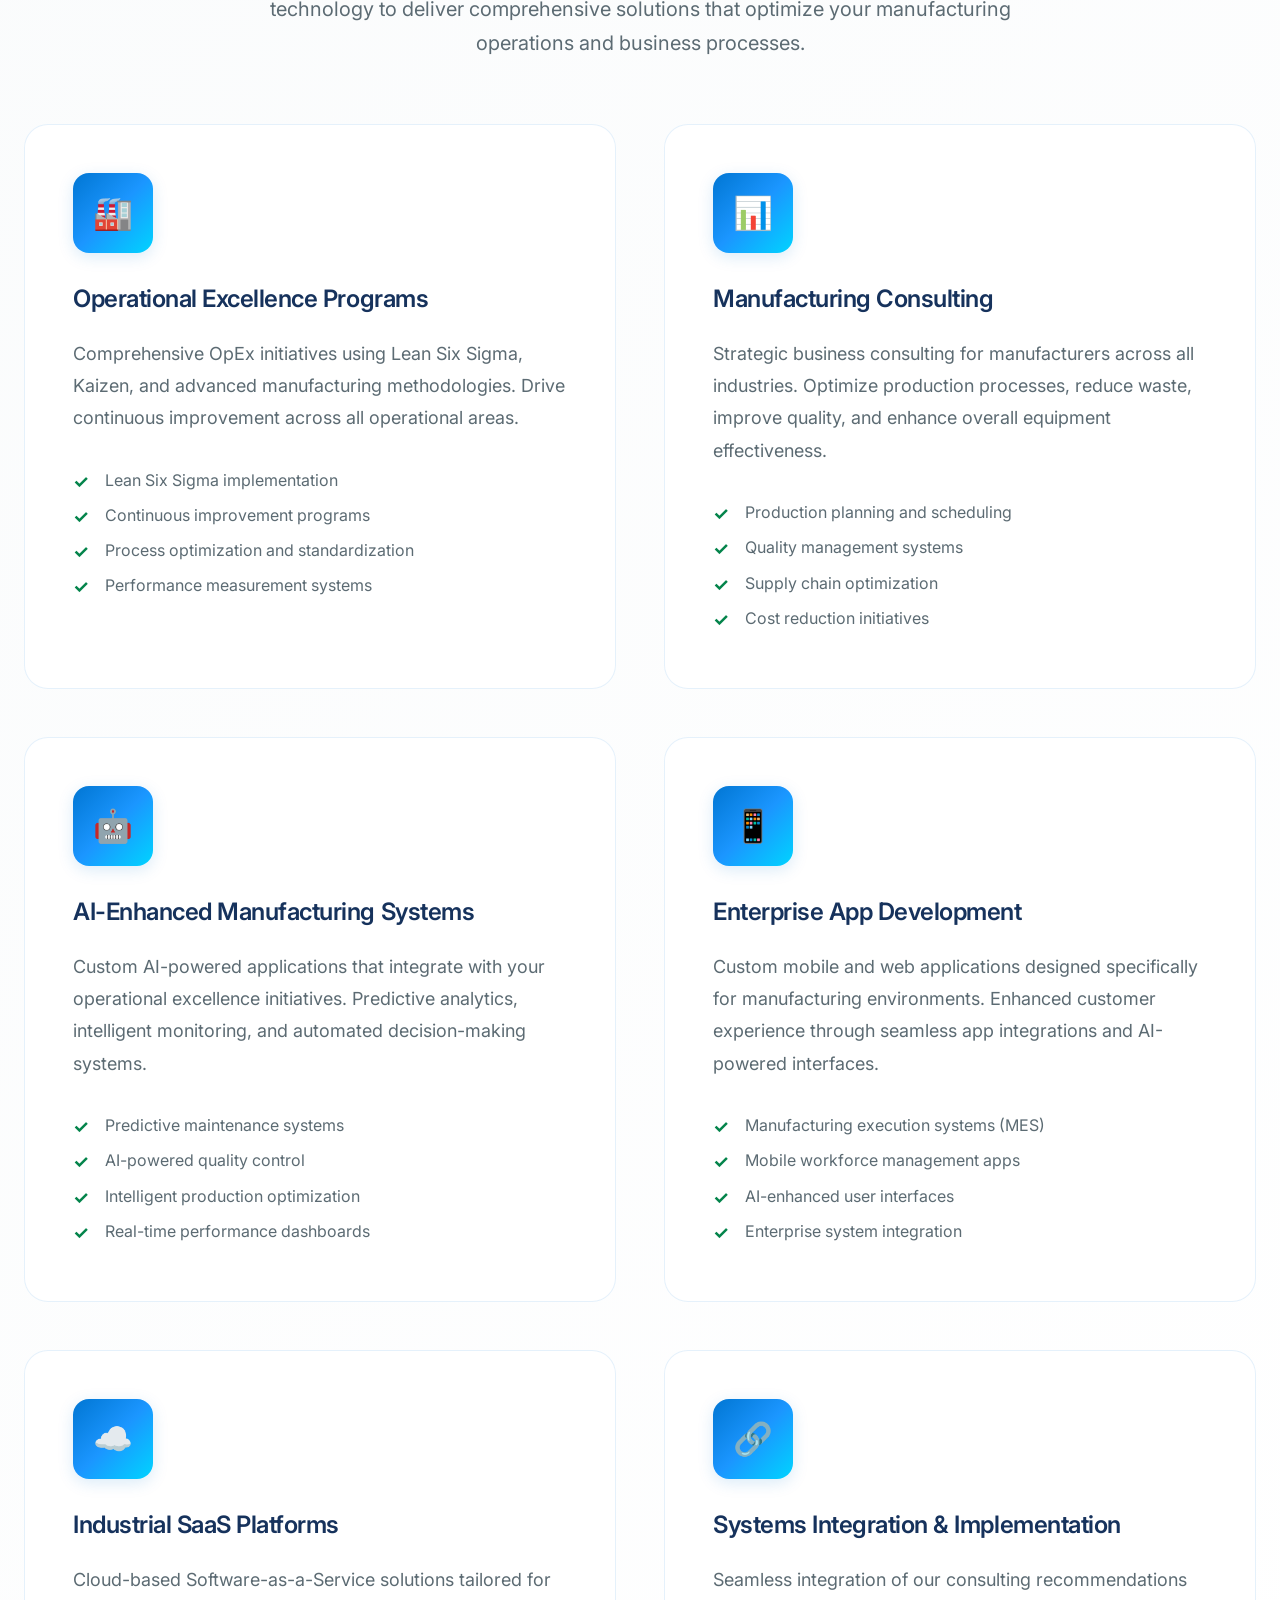
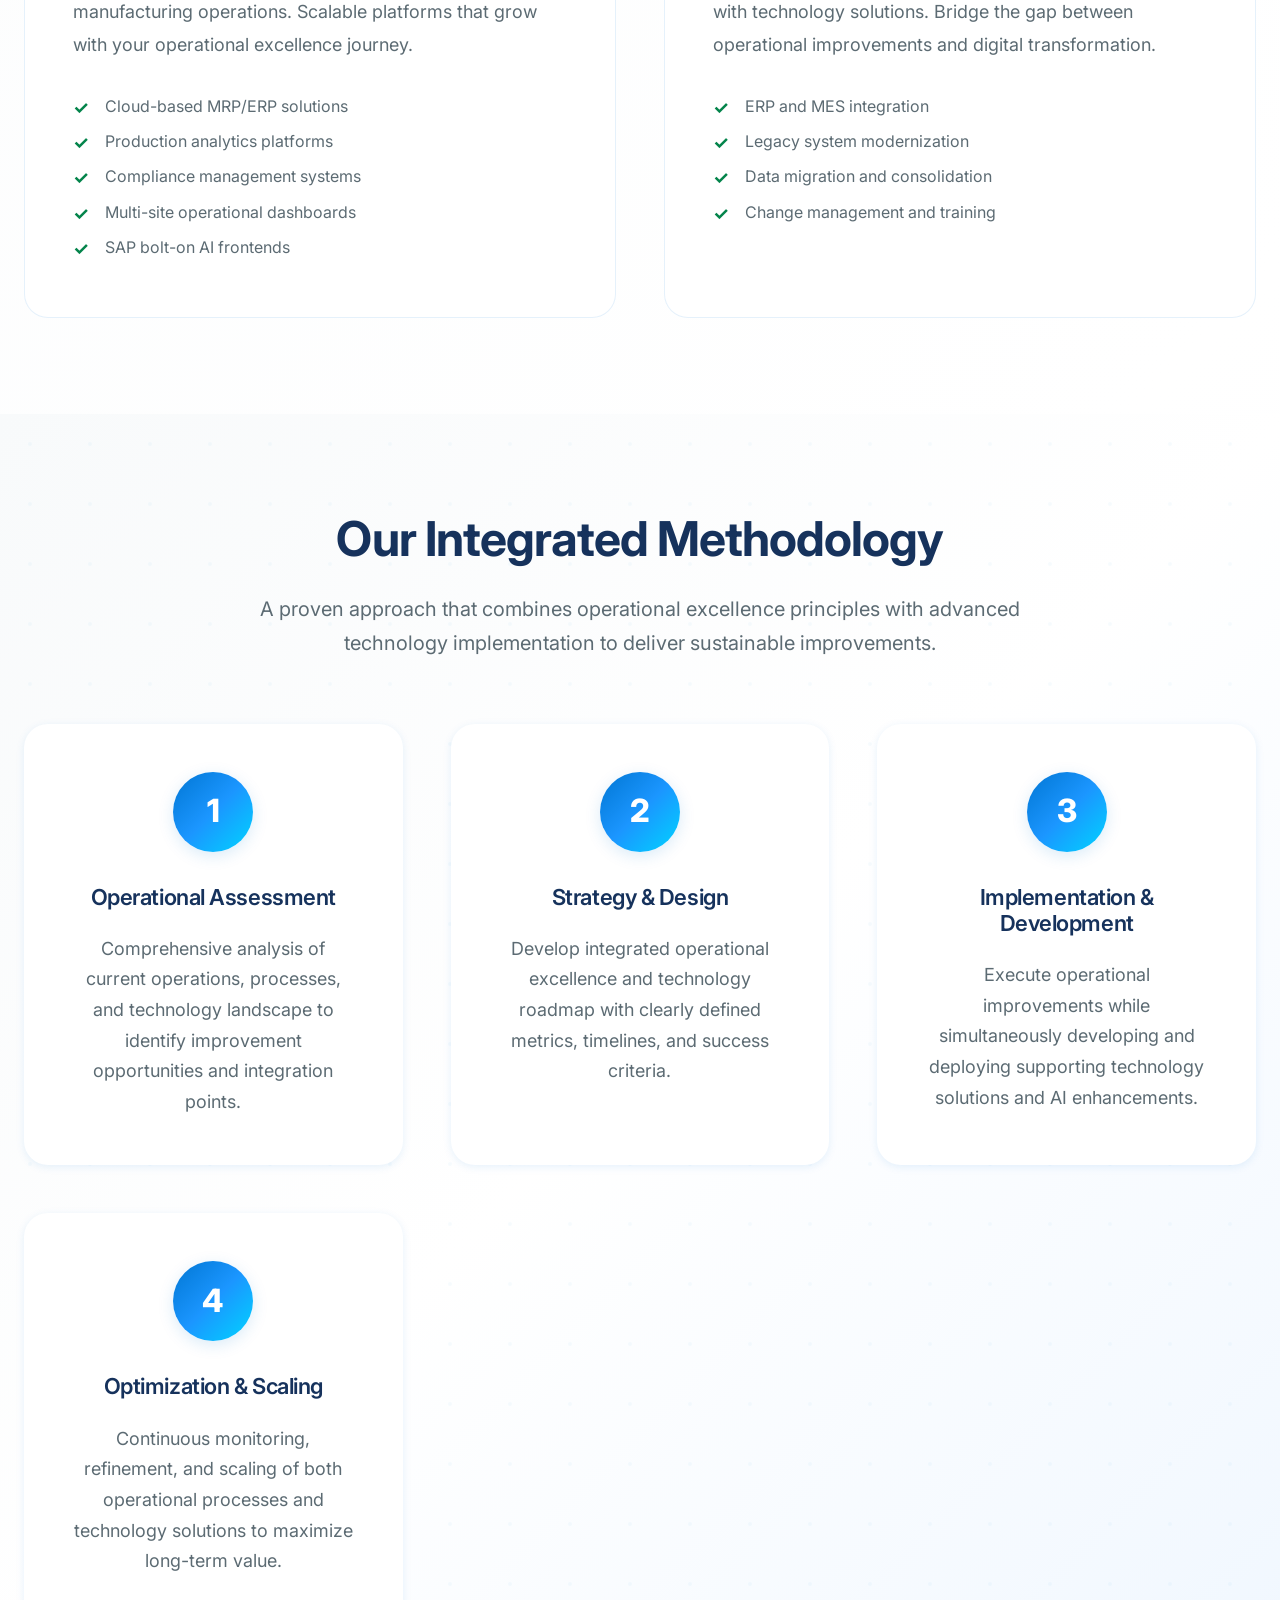
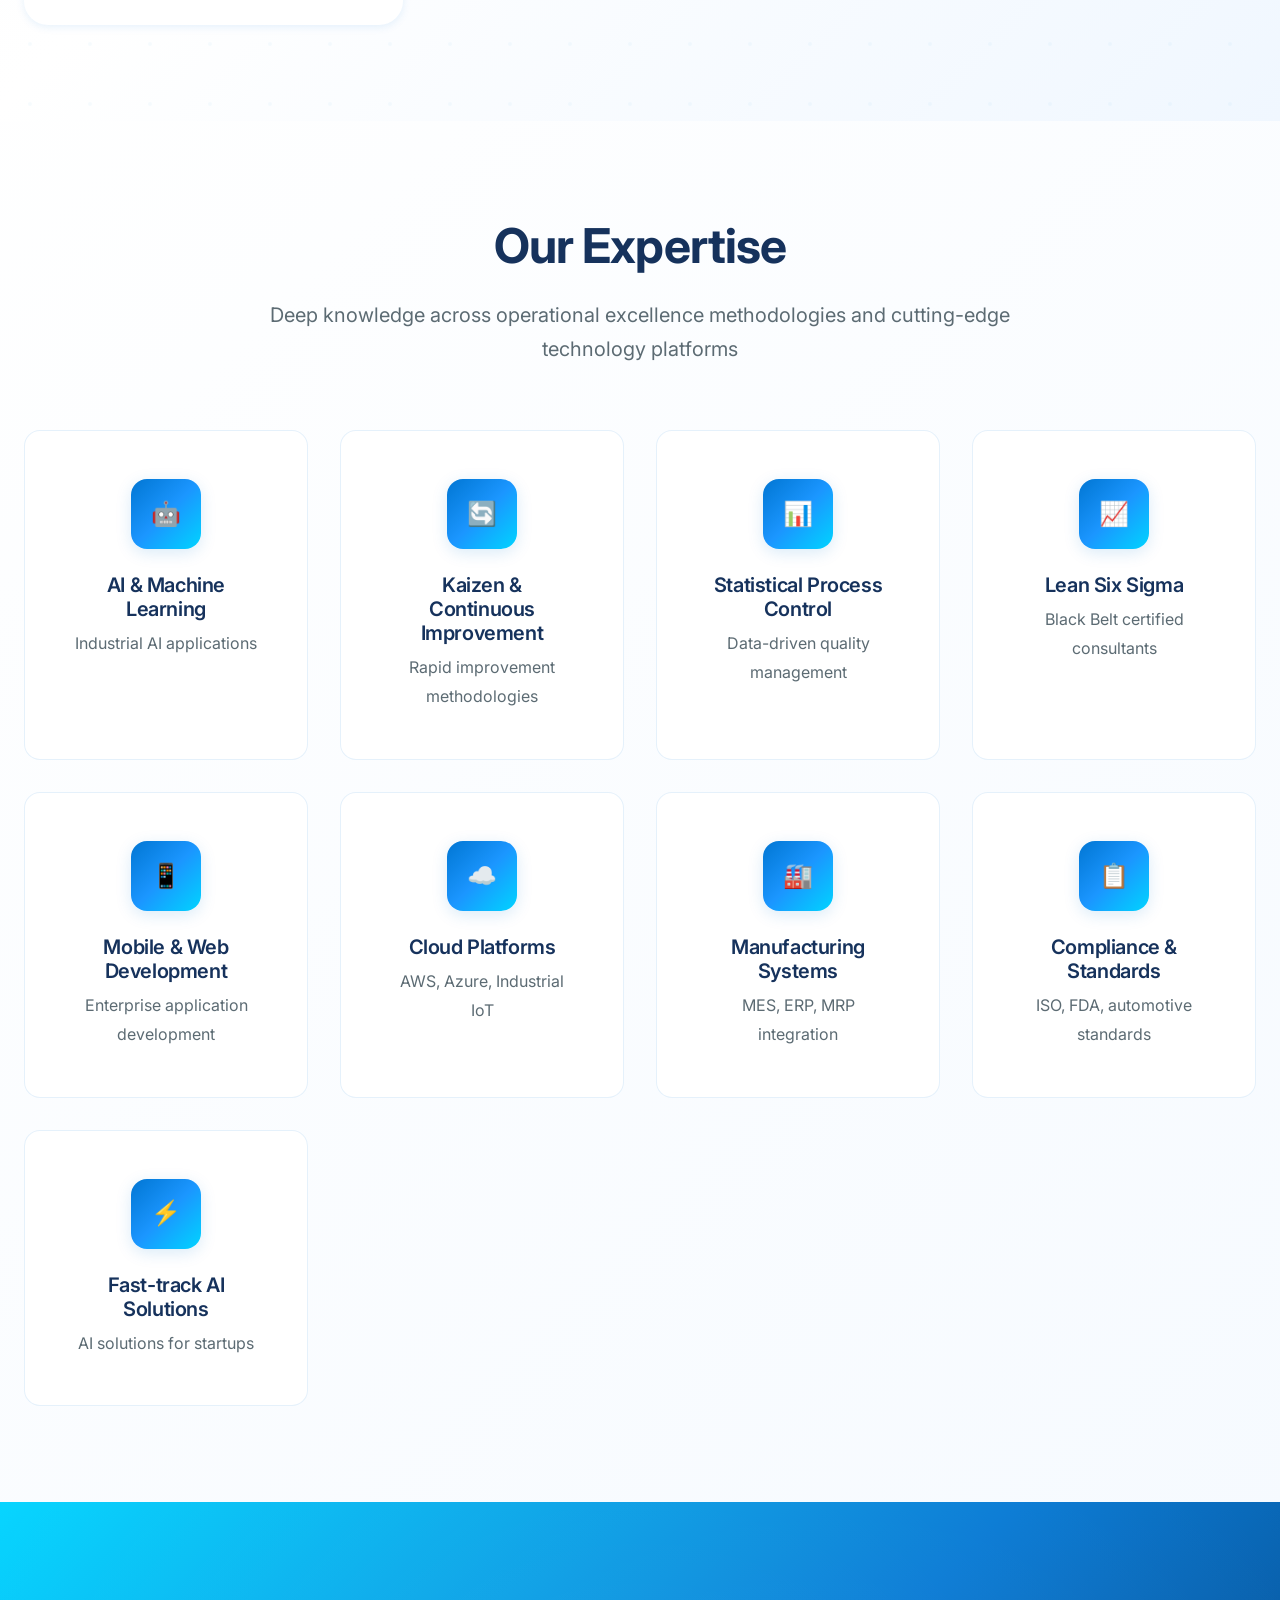
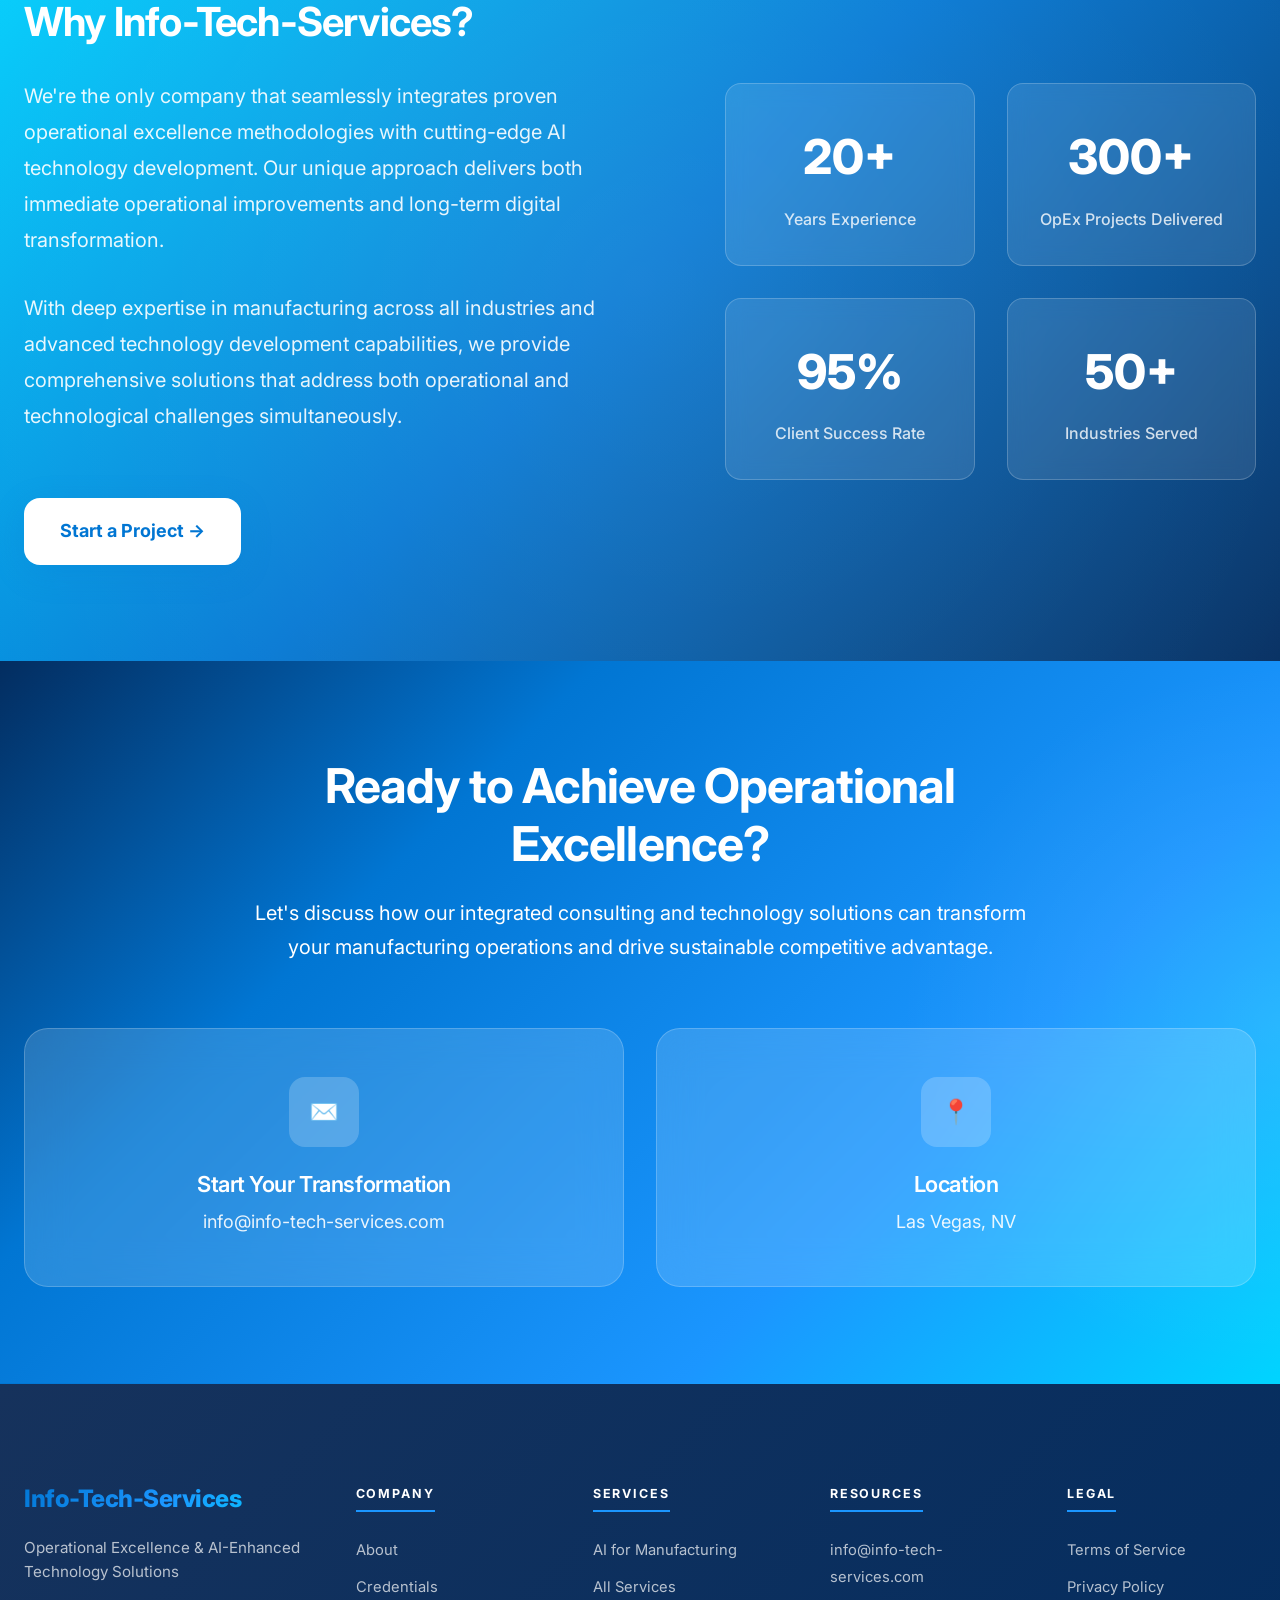
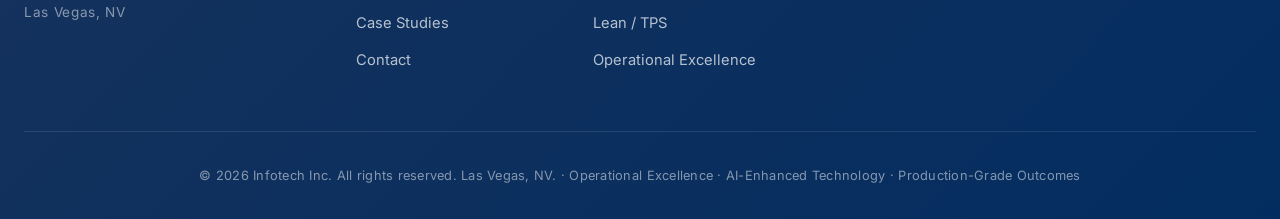
==== commit 7bc5ecab: "index: remove sitemap.xml link from footer Co-Authored-By: Claude Opus 4.7 (1M context) <noreply@ant" ====
--- a/index.html
+++ b/index.html
@@ -1902,7 +1902,6 @@
                 <div class="footer-col">
                     <h4>Resources</h4>
                     <ul>
-                        <li><a href="/sitemap.xml">Sitemap</a></li>
                         <li><a href="mailto:info@info-tech-services.com">info@info-tech-services.com</a></li>
                     </ul>
                 </div>
